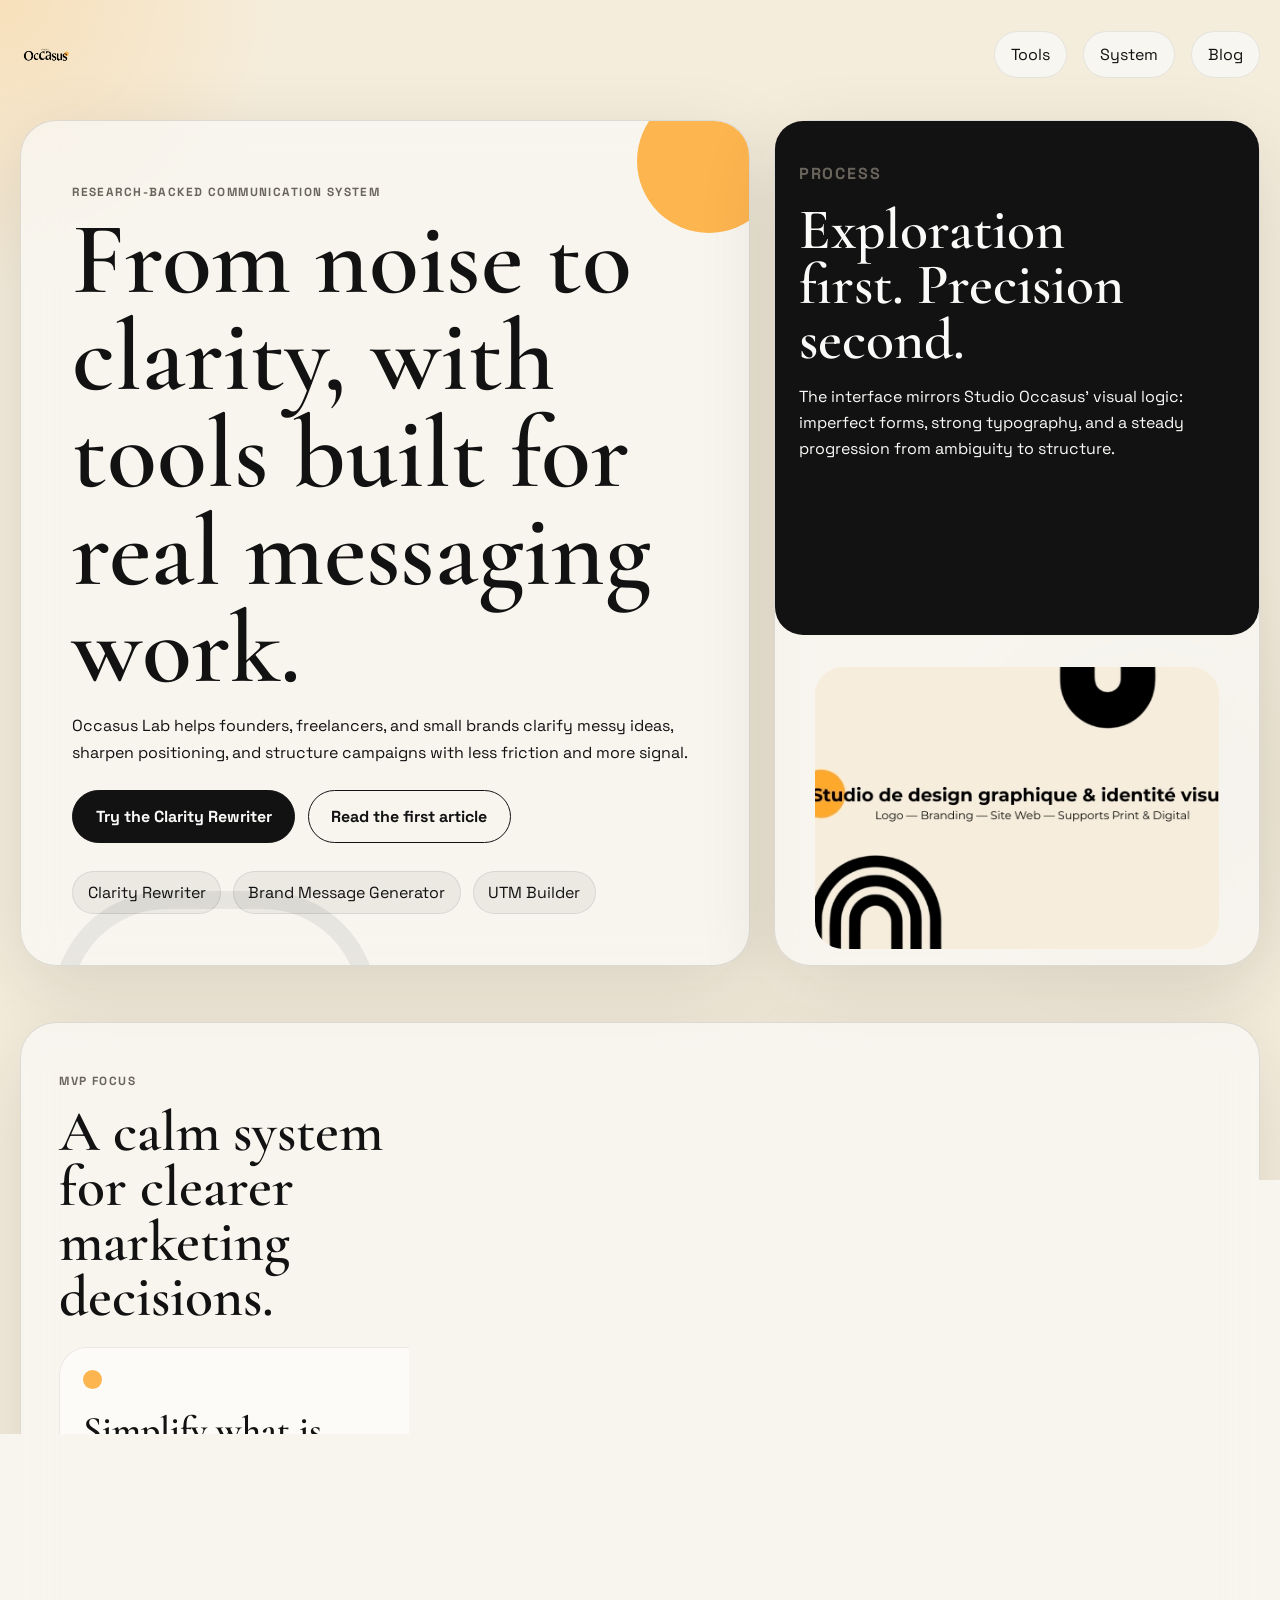
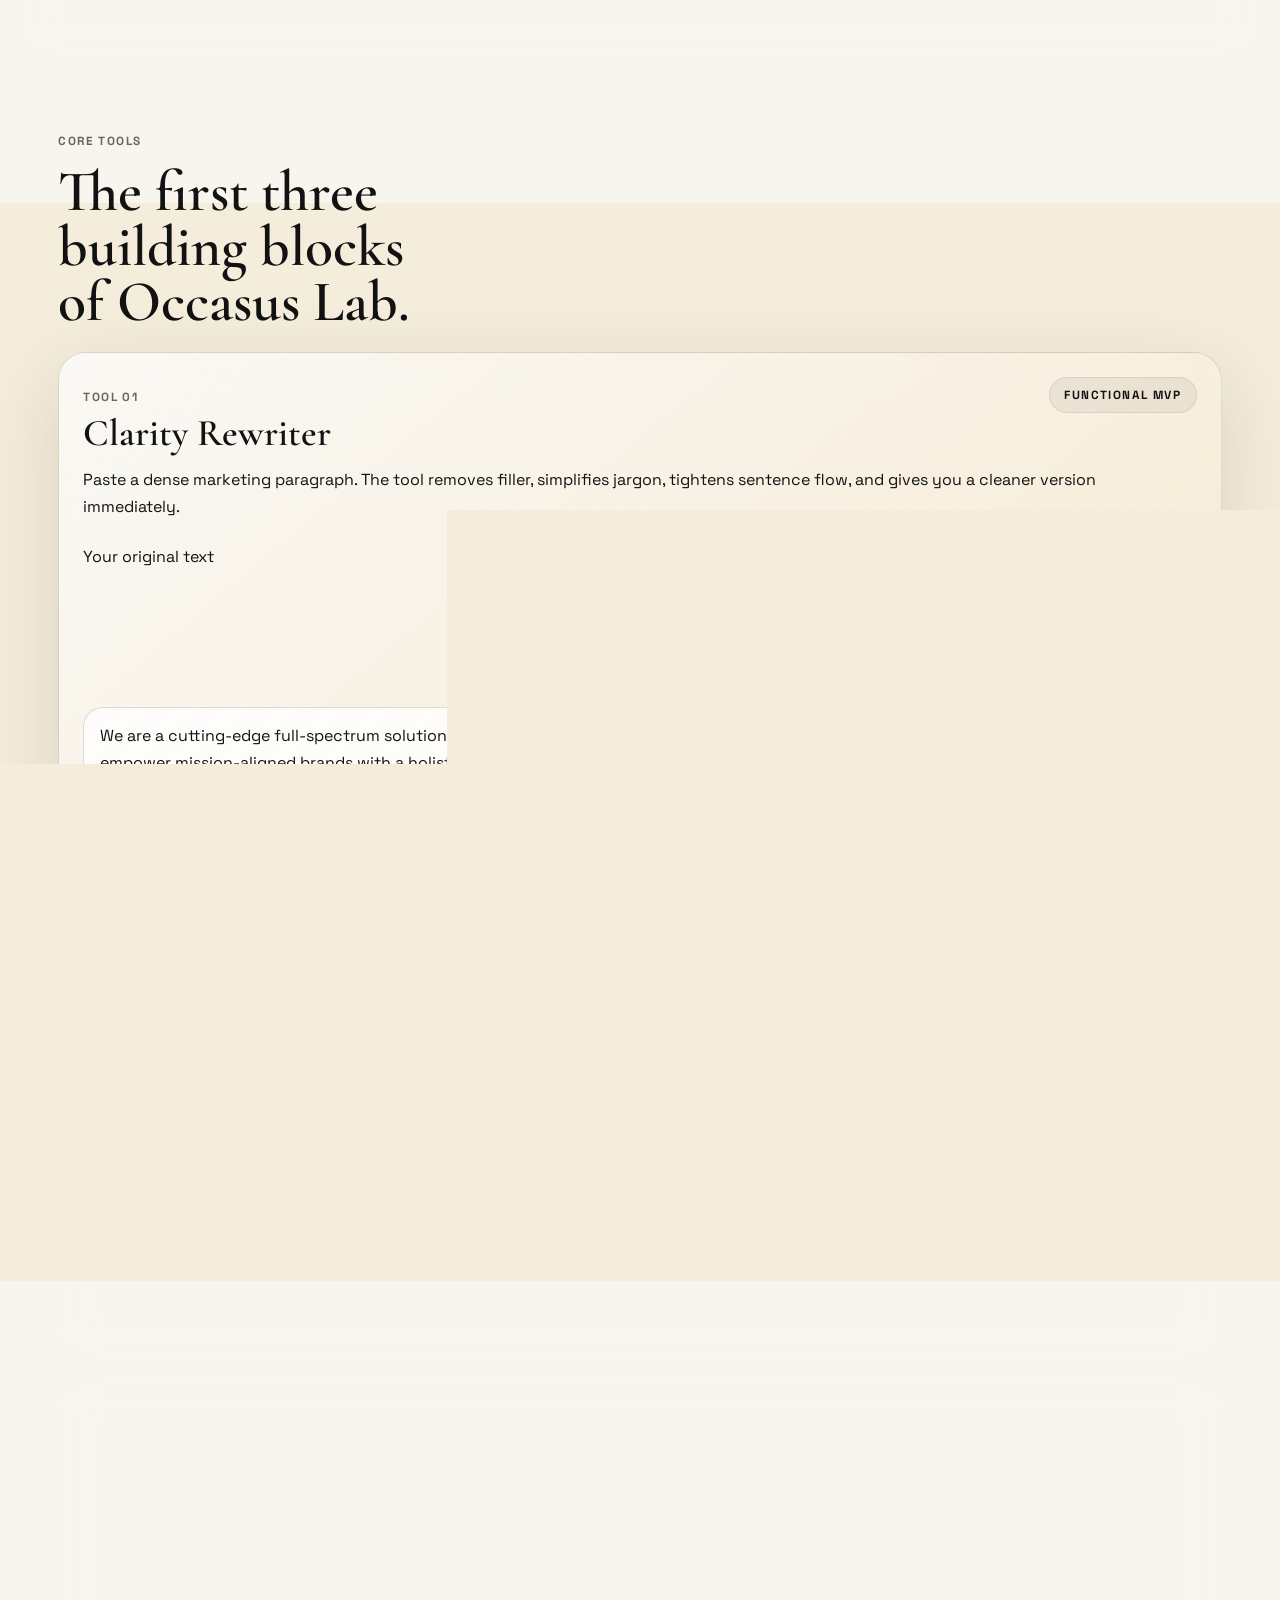
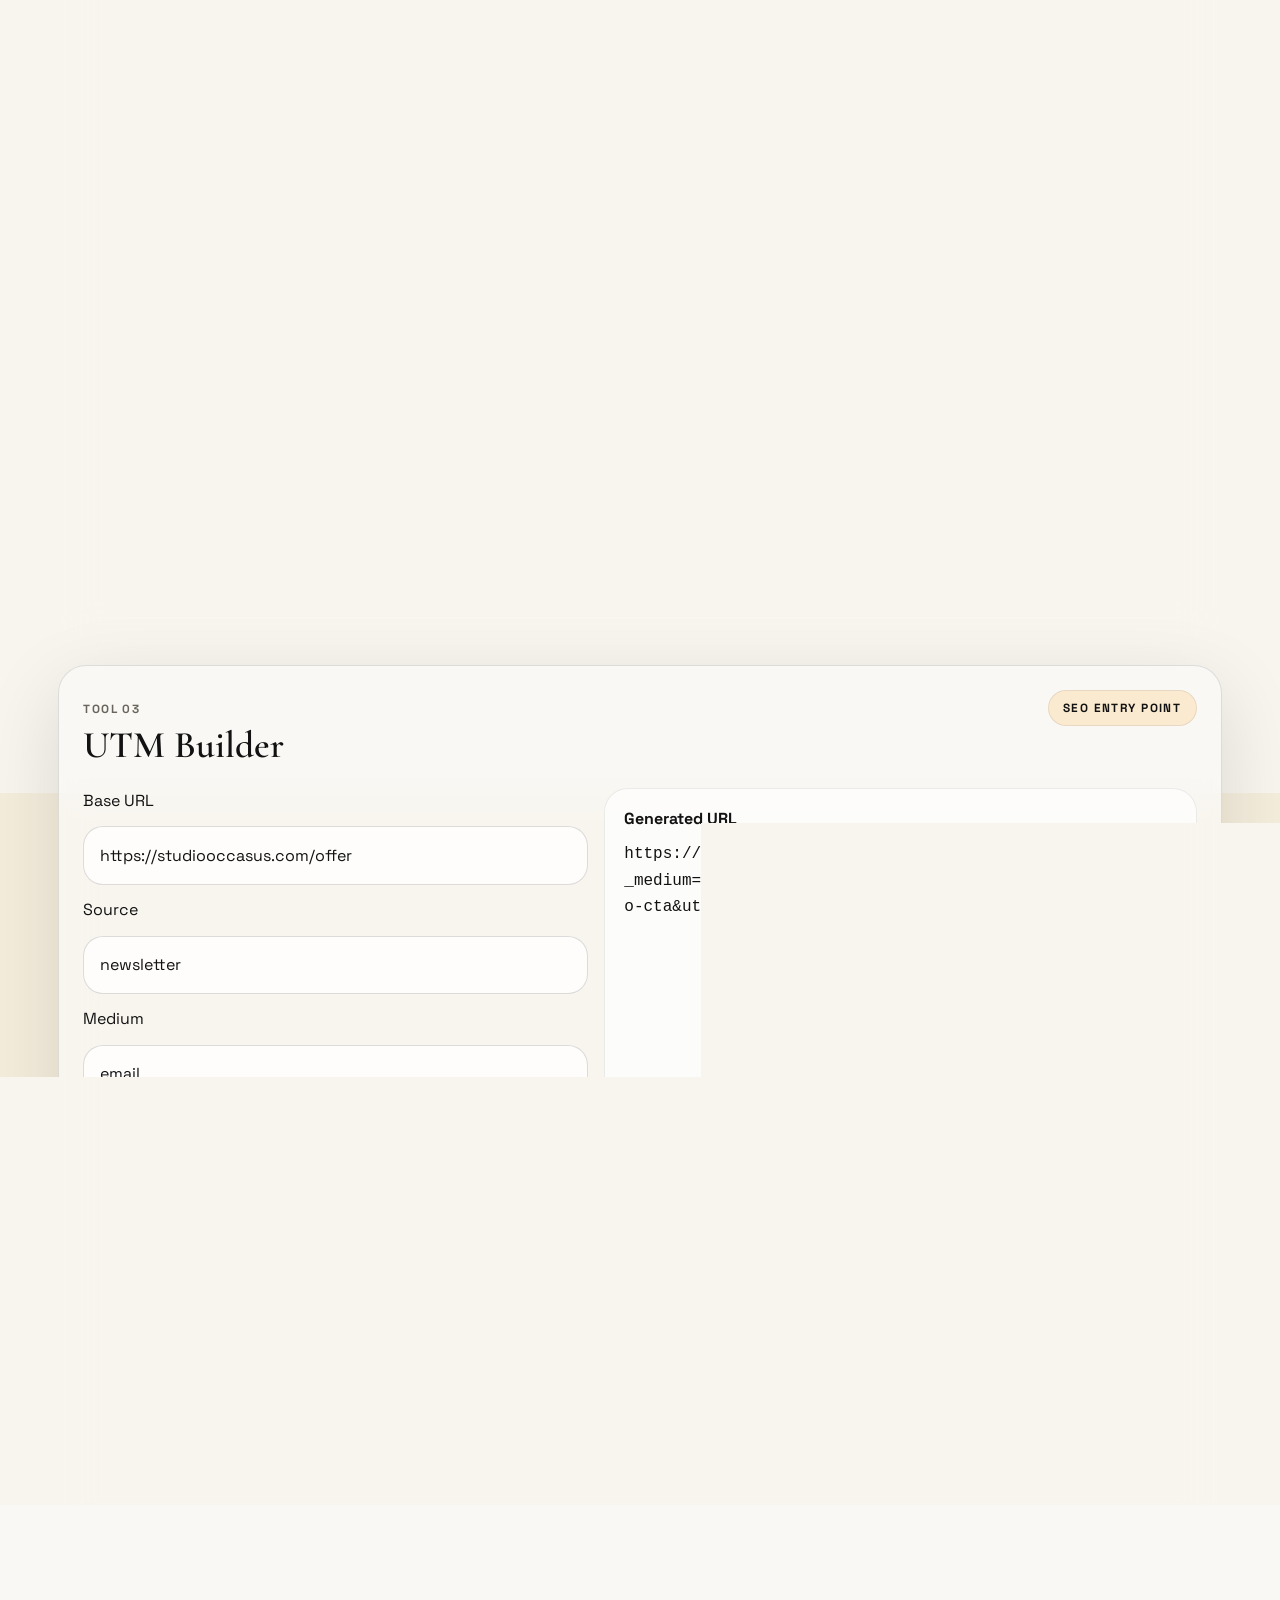
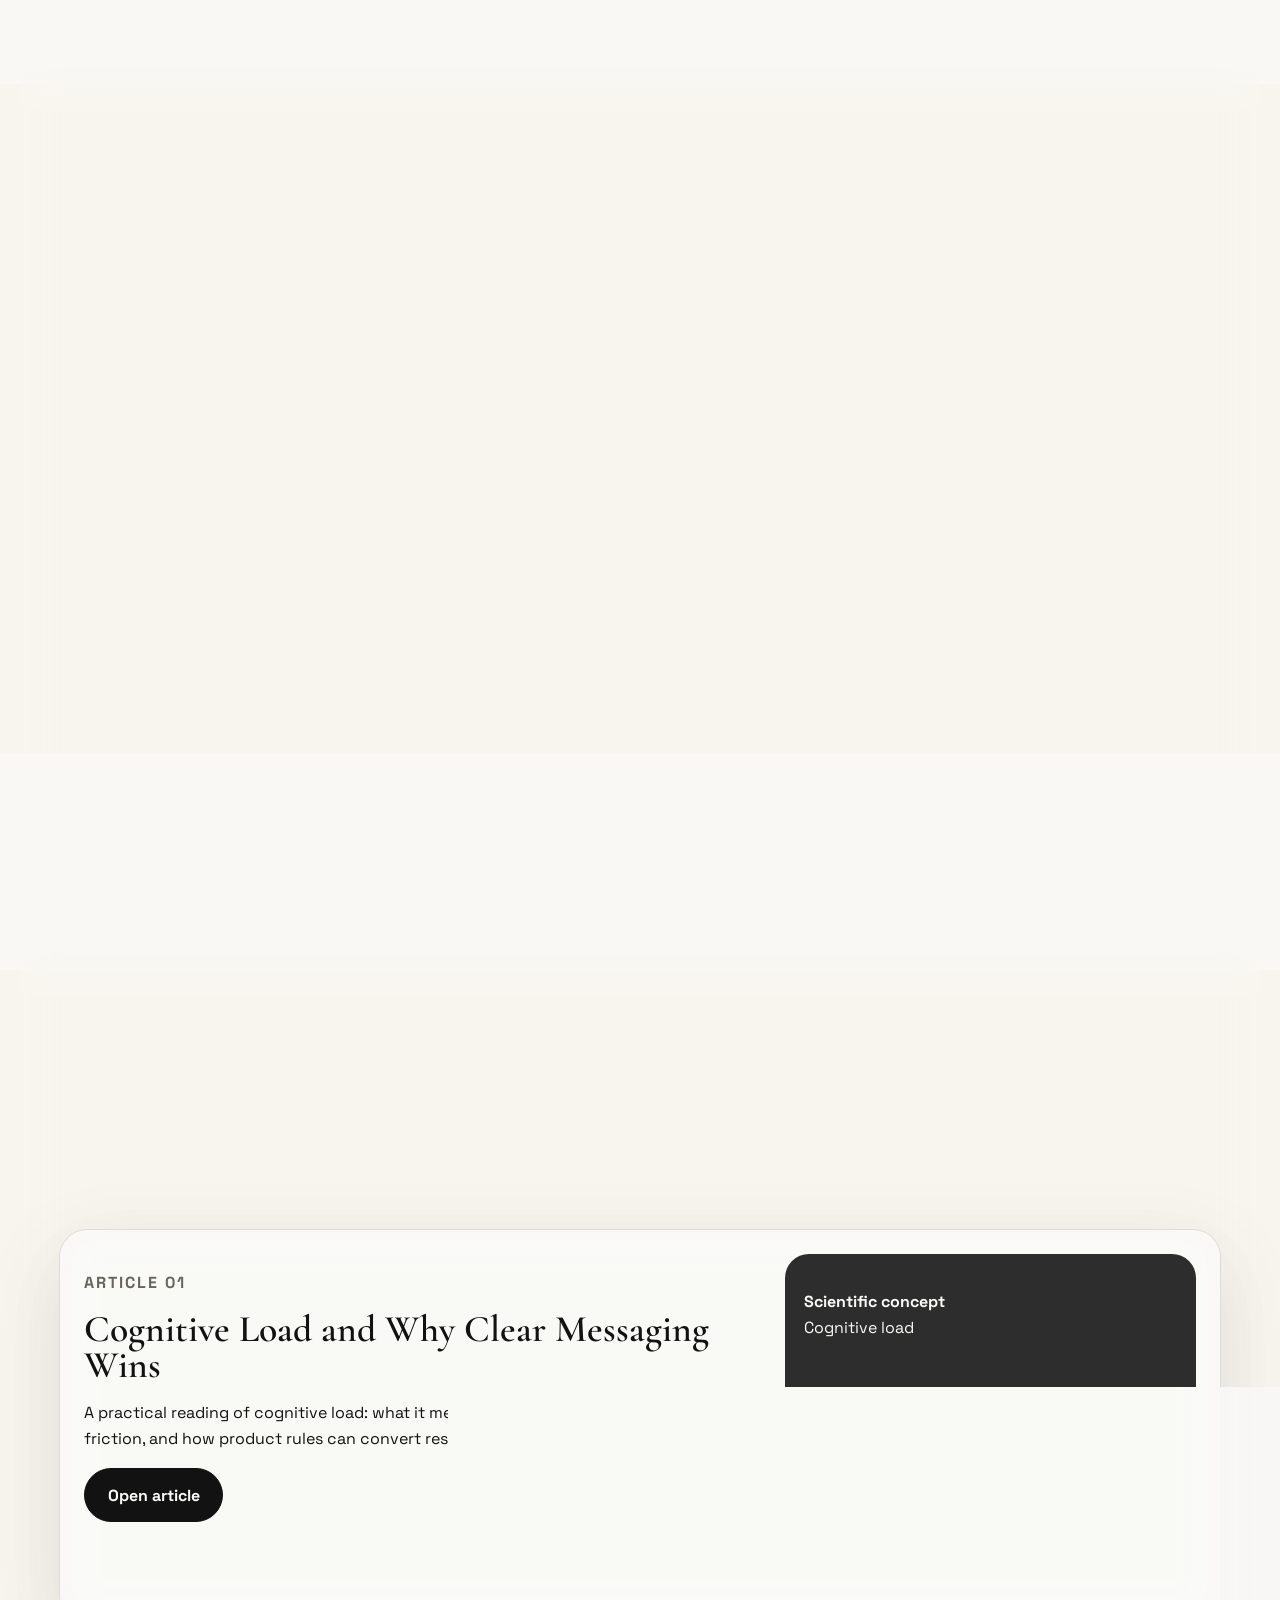
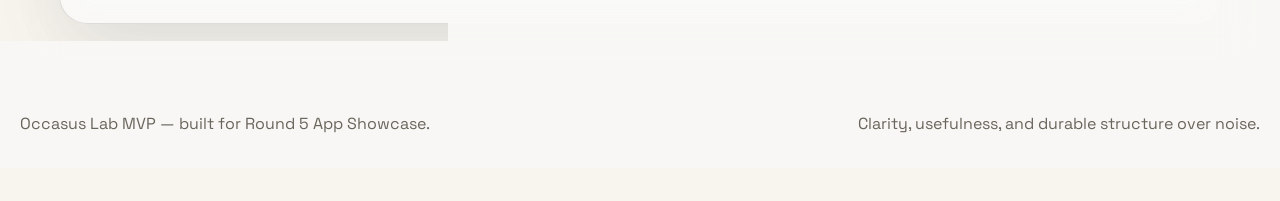
==== site/index.html @ e4bad36e "Round 5: Occasus Lab MVP first build" ====
<!DOCTYPE html>
<html lang="en">
<head>
  <meta charset="UTF-8">
  <meta name="viewport" content="width=device-width, initial-scale=1.0">
  <title>Occasus Lab | From Noise to Clarity</title>
  <meta name="description" content="Occasus Lab turns messy marketing ideas into clear messaging with a Clarity Rewriter, a Brand Message Generator, and a clean editorial content hub.">
  <meta name="theme-color" content="#f5eddc">
  <meta property="og:title" content="Occasus Lab | From Noise to Clarity">
  <meta property="og:description" content="Research-backed tools for clarity, positioning, and calm campaign structure.">
  <meta property="og:type" content="website">
  <meta property="og:image" content="assets/studio-occasus-banner.jpg">
  <link rel="preconnect" href="https://fonts.googleapis.com">
  <link rel="preconnect" href="https://fonts.gstatic.com" crossorigin>
  <link href="https://fonts.googleapis.com/css2?family=Cormorant+Garamond:wght@500;600;700&family=Space+Grotesk:wght@400;500;700&display=swap" rel="stylesheet">
  <link rel="stylesheet" href="assets/styles.css">
</head>
<body>
  <div class="page-shell">
    <header class="site-header">
      <a class="brand" href="#top" aria-label="Occasus Lab home">
        <img src="assets/studio-occasus-logo.png" alt="Studio Occasus logo">
      </a>
      <nav class="site-nav" aria-label="Primary">
        <a href="#tools">Tools</a>
        <a href="#system">System</a>
        <a href="#blog">Blog</a>
      </nav>
    </header>

    <main id="top">
      <section class="hero">
        <div class="hero-copy">
          <p class="eyebrow">Research-backed communication system</p>
          <h1>From noise to clarity, with tools built for real messaging work.</h1>
          <p class="hero-text">
            Occasus Lab helps founders, freelancers, and small brands clarify messy ideas,
            sharpen positioning, and structure campaigns with less friction and more signal.
          </p>
          <div class="hero-actions">
            <a class="button button--primary" href="#clarity-tool">Try the Clarity Rewriter</a>
            <a class="button button--ghost" href="cognitive-load-clarity.html">Read the first article</a>
          </div>
          <ul class="hero-points">
            <li>Clarity Rewriter</li>
            <li>Brand Message Generator</li>
            <li>UTM Builder</li>
          </ul>
        </div>
        <aside class="hero-panel">
          <div class="hero-card hero-card--dark">
            <p class="card-label">Process</p>
            <h2>Exploration first. Precision second.</h2>
            <p>
              The interface mirrors Studio Occasus' visual logic: imperfect forms, strong typography,
              and a steady progression from ambiguity to structure.
            </p>
          </div>
          <figure class="hero-banner">
            <img src="assets/studio-occasus-banner.jpg" alt="Studio Occasus banner with bold typography and graphic forms">
          </figure>
        </aside>
      </section>

      <section class="section section--intro">
        <div class="section-heading">
          <p class="eyebrow">MVP focus</p>
          <h2>A calm system for clearer marketing decisions.</h2>
        </div>
        <div class="capability-grid">
          <article class="capability-card">
            <span class="shape shape--seed"></span>
            <h3>Simplify what is unclear</h3>
            <p>Rewrite overloaded copy into a tighter, more readable version without losing intent.</p>
          </article>
          <article class="capability-card">
            <span class="shape shape--bridge"></span>
            <h3>Structure what matters</h3>
            <p>Turn raw answers into positioning, value proposition, and a practical core message.</p>
          </article>
          <article class="capability-card">
            <span class="shape shape--focus"></span>
            <h3>Ship without clutter</h3>
            <p>Build clean campaign links and connect tools to an editorial content hub from day one.</p>
          </article>
        </div>
      </section>

      <section class="section section--tools" id="tools">
        <div class="section-heading">
          <p class="eyebrow">Core tools</p>
          <h2>The first three building blocks of Occasus Lab.</h2>
        </div>

        <div class="tool-stack">
          <article class="tool-card tool-card--featured" id="clarity-tool">
            <div class="tool-head">
              <div>
                <p class="card-label">Tool 01</p>
                <h3>Clarity Rewriter</h3>
              </div>
              <span class="pill">Functional MVP</span>
            </div>
            <p class="tool-summary">
              Paste a dense marketing paragraph. The tool removes filler, simplifies jargon,
              tightens sentence flow, and gives you a cleaner version immediately.
            </p>
            <div class="tool-grid">
              <form class="tool-form" id="clarity-form">
                <label for="clarity-input">Your original text</label>
                <textarea id="clarity-input" name="clarity-input" rows="10">We are a cutting-edge full-spectrum solution designed to empower mission-aligned brands with a holistic communication framework that leverages high-value storytelling, strategic differentiation, and scalable audience engagement across the digital ecosystem.</textarea>
                <div class="tool-actions">
                  <button class="button button--primary" type="submit">Rewrite for clarity</button>
                  <button class="button button--ghost" type="button" id="clarity-sample">Load another example</button>
                </div>
              </form>
              <div class="tool-output">
                <div class="metrics" id="clarity-metrics" aria-live="polite"></div>
                <div class="output-panel">
                  <p class="output-label">Rewritten version</p>
                  <div class="output-text" id="clarity-output" aria-live="polite"></div>
                </div>
                <div class="output-panel output-panel--soft">
                  <p class="output-label">Editing moves applied</p>
                  <ul id="clarity-notes" class="note-list"></ul>
                </div>
              </div>
            </div>
          </article>

          <article class="tool-card" id="brand-tool">
            <div class="tool-head">
              <div>
                <p class="card-label">Tool 02</p>
                <h3>Brand Message Generator</h3>
              </div>
              <span class="pill pill--soft">Guided output</span>
            </div>
            <div class="tool-grid tool-grid--split">
              <form class="tool-form" id="brand-form">
                <label for="audience">Audience</label>
                <input id="audience" name="audience" type="text" value="founders with a strong offer but fuzzy messaging">
                <label for="problem">Main problem</label>
                <input id="problem" name="problem" type="text" value="their message sounds complicated or generic">
                <label for="outcome">Desired outcome</label>
                <input id="outcome" name="outcome" type="text" value="clear positioning that people understand quickly">
                <label for="difference">Key difference</label>
                <input id="difference" name="difference" type="text" value="a research-backed method focused on signal, not hype">
                <label for="proof">Proof or credibility</label>
                <input id="proof" name="proof" type="text" value="clarity principles grounded in neuroscience, cybernetics, and real marketing practice">
                <label for="tone">Tone</label>
                <select id="tone" name="tone">
                  <option value="calm">Calm and editorial</option>
                  <option value="direct">Direct and confident</option>
                  <option value="warm">Warm and human</option>
                </select>
                <div class="tool-actions">
                  <button class="button button--primary" type="submit">Generate messaging</button>
                </div>
              </form>
              <div class="tool-output">
                <div class="output-panel">
                  <p class="output-label">Positioning statement</p>
                  <p id="positioning-output" class="output-copy"></p>
                </div>
                <div class="output-panel">
                  <p class="output-label">Value proposition</p>
                  <p id="value-output" class="output-copy"></p>
                </div>
                <div class="output-panel">
                  <p class="output-label">Homepage lead</p>
                  <p id="lead-output" class="output-copy"></p>
                </div>
              </div>
            </div>
          </article>

          <article class="tool-card" id="utm-tool">
            <div class="tool-head">
              <div>
                <p class="card-label">Tool 03</p>
                <h3>UTM Builder</h3>
              </div>
              <span class="pill pill--soft">SEO entry point</span>
            </div>
            <div class="tool-grid tool-grid--split">
              <form class="tool-form" id="utm-form">
                <label for="base-url">Base URL</label>
                <input id="base-url" name="base-url" type="url" value="https://studiooccasus.com/offer">
                <label for="utm-source">Source</label>
                <input id="utm-source" name="utm-source" type="text" value="newsletter">
                <label for="utm-medium">Medium</label>
                <input id="utm-medium" name="utm-medium" type="text" value="email">
                <label for="utm-campaign">Campaign</label>
                <input id="utm-campaign" name="utm-campaign" type="text" value="clarity-launch">
                <label for="utm-content">Content</label>
                <input id="utm-content" name="utm-content" type="text" value="hero-cta">
                <label for="utm-term">Term</label>
                <input id="utm-term" name="utm-term" type="text" value="brand-clarity">
                <div class="tool-actions">
                  <button class="button button--primary" type="submit">Build URL</button>
                  <button class="button button--ghost" type="button" id="utm-copy">Copy result</button>
                </div>
              </form>
              <div class="tool-output">
                <div class="output-panel">
                  <p class="output-label">Generated URL</p>
                  <p id="utm-output" class="output-copy output-copy--mono"></p>
                </div>
                <div class="output-panel output-panel--soft">
                  <p class="output-label">Why it matters</p>
                  <p class="output-copy">Clear tracking keeps SEO, campaigns, and product learning tied together without extra operational noise.</p>
                </div>
              </div>
            </div>
          </article>
        </div>
      </section>

      <section class="section section--system" id="system">
        <div class="section-heading">
          <p class="eyebrow">Insight engine</p>
          <h2>A loop that turns research into product rules.</h2>
        </div>
        <div class="system-flow">
          <article class="flow-card"><span>01</span><h3>Research</h3><p>Collect insights from neuroscience, cybernetics, and marketing.</p></article>
          <article class="flow-card"><span>02</span><h3>Translate</h3><p>Turn academic ideas into simple operating principles.</p></article>
          <article class="flow-card"><span>03</span><h3>Apply</h3><p>Update tools, prompts, and writing rules with concrete product logic.</p></article>
          <article class="flow-card"><span>04</span><h3>Publish</h3><p>Feed the blog, improve SEO, and create a learning loop from usage.</p></article>
        </div>
      </section>

      <section class="section section--blog" id="blog">
        <div class="section-heading">
          <p class="eyebrow">Editorial hub</p>
          <h2>One article per week, tied directly to product behavior.</h2>
        </div>
        <article class="article-preview">
          <div class="article-copy">
            <p class="card-label">Article 01</p>
            <h3>Cognitive Load and Why Clear Messaging Wins</h3>
            <p>
              A practical reading of cognitive load: what it means, why overloaded copy creates friction,
              and how product rules can convert research into better communication.
            </p>
            <a class="button button--primary" href="cognitive-load-clarity.html">Open article</a>
          </div>
          <div class="article-meta">
            <p><strong>Scientific concept</strong><br>Cognitive load</p>
            <p><strong>Marketing application</strong><br>Shorter sentences, fewer claims, clearer hierarchy</p>
            <p><strong>Product integration</strong><br>Feeds the Clarity Rewriter rules</p>
          </div>
        </article>
      </section>
    </main>

    <footer class="site-footer">
      <p>Occasus Lab MVP — built for Round 5 App Showcase.</p>
      <p>Clarity, usefulness, and durable structure over noise.</p>
    </footer>
  </div>

  <script src="assets/app.js"></script>
</body>
</html>
---- site/assets/styles.css ----
:root {
  --bg: #f5eddc;
  --paper: #fafaf8;
  --ink: #121212;
  --muted: #6a655c;
  --line: rgba(18, 18, 18, 0.12);
  --accent: #fdb54f;
  --accent-deep: #e38d12;
  --shadow: 0 24px 80px rgba(18, 18, 18, 0.12);
  --radius: 28px;
}

* {
  box-sizing: border-box;
}

html {
  scroll-behavior: smooth;
}

body {
  margin: 0;
  color: var(--ink);
  background:
    radial-gradient(circle at top left, rgba(253, 181, 79, 0.24), transparent 18rem),
    radial-gradient(circle at 90% 12%, rgba(18, 18, 18, 0.05), transparent 16rem),
    var(--bg);
  font-family: "Space Grotesk", "Segoe UI", sans-serif;
}

img {
  max-width: 100%;
  display: block;
}

a {
  color: inherit;
  text-decoration: none;
}

.page-shell {
  width: min(1240px, calc(100% - 2rem));
  margin: 0 auto;
  padding: 1rem 0 3rem;
}

.site-header,
.site-footer,
.hero,
.section,
.tool-card,
.article-preview,
.flow-card,
.capability-card,
.hero-card {
  position: relative;
}

.site-header {
  display: flex;
  align-items: center;
  justify-content: space-between;
  gap: 1rem;
  padding: 0.75rem 0 1.5rem;
}

.brand img {
  height: 52px;
  width: auto;
}

.site-nav {
  display: flex;
  gap: 1rem;
  flex-wrap: wrap;
}

.site-nav a {
  padding: 0.75rem 1rem;
  border-radius: 999px;
  background: rgba(250, 250, 248, 0.72);
  border: 1px solid rgba(18, 18, 18, 0.08);
}

.hero {
  display: grid;
  grid-template-columns: minmax(0, 1.2fr) minmax(320px, 0.8fr);
  gap: 1.5rem;
  align-items: stretch;
  padding: 1rem 0 2rem;
}

.hero-copy,
.hero-panel,
.tool-card,
.article-preview,
.section--intro,
.section--system,
.section--blog {
  border: 1px solid var(--line);
  border-radius: calc(var(--radius) + 8px);
  background: rgba(250, 250, 248, 0.68);
  backdrop-filter: blur(18px);
  box-shadow: var(--shadow);
}

.hero-copy {
  padding: clamp(2rem, 4vw, 4rem);
  overflow: hidden;
}

.hero-copy::before,
.hero-copy::after {
  content: "";
  position: absolute;
  border-radius: 999px;
  pointer-events: none;
}

.hero-copy::before {
  width: 9rem;
  height: 9rem;
  background: var(--accent);
  top: -2rem;
  right: -2rem;
}

.hero-copy::after {
  width: 18rem;
  height: 6rem;
  border: 18px solid rgba(18, 18, 18, 0.9);
  border-bottom: 0;
  border-radius: 12rem 12rem 0 0;
  bottom: -2.5rem;
  left: 2rem;
  opacity: 0.08;
}

.eyebrow,
.card-label,
.pill {
  text-transform: uppercase;
  letter-spacing: 0.12em;
  font-size: 0.74rem;
  font-weight: 700;
}

.eyebrow,
.card-label {
  color: var(--muted);
}

h1,
h2,
h3 {
  margin: 0;
  font-family: "Cormorant Garamond", Georgia, serif;
  line-height: 0.95;
  font-weight: 600;
}

h1 {
  margin-top: 0.4rem;
  font-size: clamp(3.4rem, 8vw, 6.6rem);
  max-width: 12ch;
}

h2 {
  font-size: clamp(2.2rem, 4.5vw, 3.8rem);
  max-width: 14ch;
}

h3 {
  font-size: clamp(1.7rem, 3vw, 2.35rem);
}

.hero-text,
.tool-summary,
.capability-card p,
.flow-card p,
.article-copy p,
.article-meta p,
.output-copy,
.output-text,
.tool-form,
.site-footer,
.hero-card p {
  line-height: 1.65;
  font-size: 1rem;
}

.hero-actions,
.tool-actions {
  display: flex;
  flex-wrap: wrap;
  gap: 0.8rem;
  margin-top: 1.5rem;
}

.button {
  display: inline-flex;
  align-items: center;
  justify-content: center;
  padding: 0.95rem 1.4rem;
  border-radius: 999px;
  border: 1px solid var(--ink);
  font-weight: 700;
  transition: transform 180ms ease, background-color 180ms ease, color 180ms ease;
}

.button:hover,
.button:focus-visible {
  transform: translateY(-1px);
}

.button--primary {
  background: var(--ink);
  color: var(--paper);
}

.button--ghost {
  background: transparent;
  color: var(--ink);
}

.hero-points {
  display: flex;
  gap: 0.75rem;
  flex-wrap: wrap;
  padding: 0;
  margin: 1.75rem 0 0;
  list-style: none;
}

.hero-points li,
.pill {
  padding: 0.6rem 0.9rem;
  border-radius: 999px;
  background: rgba(18, 18, 18, 0.06);
  border: 1px solid rgba(18, 18, 18, 0.08);
}

.pill--soft {
  background: rgba(253, 181, 79, 0.22);
}

.hero-panel {
  display: grid;
  gap: 1rem;
}

.hero-card,
.hero-banner,
.tool-card,
.article-preview,
.capability-card,
.flow-card {
  border-radius: var(--radius);
  overflow: hidden;
}

.hero-card {
  padding: 1.5rem;
}

.hero-card--dark {
  background: #121212;
  color: #fafaf8;
}

.hero-banner img {
  min-height: 100%;
  object-fit: cover;
}

.section {
  padding: clamp(1.5rem, 3vw, 2.6rem);
  margin-top: 1.5rem;
}

.section-heading {
  display: grid;
  gap: 0.35rem;
  margin-bottom: 1.4rem;
}

.capability-grid,
.system-flow {
  display: grid;
  grid-template-columns: repeat(3, minmax(0, 1fr));
  gap: 1rem;
}

.capability-card,
.flow-card {
  padding: 1.4rem;
  background: rgba(255, 255, 255, 0.52);
  border: 1px solid rgba(18, 18, 18, 0.08);
}

.shape {
  display: inline-block;
  margin-bottom: 1.2rem;
}

.shape--seed {
  width: 1.2rem;
  height: 1.2rem;
  border-radius: 50%;
  background: var(--accent);
}

.shape--bridge {
  width: 4rem;
  height: 2.2rem;
  border: 10px solid var(--ink);
  border-bottom: 0;
  border-radius: 2.2rem 2.2rem 0 0;
}

.shape--focus {
  width: 3rem;
  aspect-ratio: 1;
  border-radius: 50%;
  border: 8px solid var(--ink);
  box-shadow: inset 0 0 0 10px var(--paper), inset 0 0 0 18px var(--accent);
}

.tool-stack {
  display: grid;
  gap: 1rem;
}

.tool-card {
  padding: 1.5rem;
}

.tool-card--featured {
  background: linear-gradient(140deg, rgba(250, 250, 248, 0.88), rgba(253, 181, 79, 0.15));
}

.tool-head {
  display: flex;
  justify-content: space-between;
  gap: 1rem;
  align-items: start;
}

.tool-grid {
  display: grid;
  grid-template-columns: minmax(0, 1fr) minmax(0, 1fr);
  gap: 1rem;
  margin-top: 1.5rem;
}

.tool-grid--split {
  grid-template-columns: minmax(320px, 0.92fr) minmax(0, 1.08fr);
}

.tool-form {
  display: grid;
  gap: 0.75rem;
}

.tool-form input,
.tool-form select,
.tool-form textarea {
  width: 100%;
  border: 1px solid rgba(18, 18, 18, 0.14);
  border-radius: 20px;
  background: rgba(255, 255, 255, 0.75);
  color: var(--ink);
  padding: 0.95rem 1rem;
  font: inherit;
}

.tool-form textarea {
  resize: vertical;
  min-height: 14rem;
}

.tool-output {
  display: grid;
  gap: 1rem;
}

.metrics {
  display: grid;
  grid-template-columns: repeat(3, minmax(0, 1fr));
  gap: 0.75rem;
}

.metric {
  padding: 0.9rem;
  border-radius: 20px;
  background: rgba(18, 18, 18, 0.88);
  color: var(--paper);
}

.metric strong {
  display: block;
  font-size: 1.2rem;
  margin-top: 0.3rem;
}

.output-panel {
  padding: 1.2rem;
  border-radius: 24px;
  background: rgba(255, 255, 255, 0.7);
  border: 1px solid rgba(18, 18, 18, 0.08);
}

.output-panel--soft {
  background: rgba(253, 181, 79, 0.16);
}

.output-label {
  margin: 0 0 0.75rem;
  font-weight: 700;
}

.output-text,
.output-copy {
  margin: 0;
}

.output-copy--mono {
  font-family: Consolas, "Courier New", monospace;
  word-break: break-all;
}

.note-list {
  margin: 0;
  padding-left: 1rem;
  display: grid;
  gap: 0.45rem;
}

.flow-card {
  display: grid;
  gap: 0.5rem;
}

.flow-card span {
  width: 2.4rem;
  height: 2.4rem;
  display: inline-grid;
  place-items: center;
  border-radius: 50%;
  background: var(--accent);
  font-weight: 700;
}

.article-preview {
  display: grid;
  grid-template-columns: minmax(0, 1.25fr) minmax(240px, 0.75fr);
  gap: 1rem;
  padding: 1.5rem;
}

.article-meta {
  display: grid;
  gap: 0.8rem;
  align-content: start;
  padding: 1.2rem;
  border-radius: 24px;
  background: rgba(18, 18, 18, 0.88);
  color: var(--paper);
}

.site-footer {
  display: flex;
  justify-content: space-between;
  gap: 1rem;
  padding: 2rem 0 0;
  color: var(--muted);
}

.article-layout {
  width: min(960px, calc(100% - 2rem));
}

.article-hero {
  padding: clamp(2rem, 4vw, 3.8rem);
  border: 1px solid var(--line);
  border-radius: calc(var(--radius) + 8px);
  background: rgba(250, 250, 248, 0.7);
  box-shadow: var(--shadow);
}

.article-body {
  display: grid;
  gap: 1.2rem;
  margin-top: 1.5rem;
}

.article-block {
  padding: 1.5rem;
  border: 1px solid var(--line);
  border-radius: 24px;
  background: rgba(255, 255, 255, 0.72);
}

.article-block ul {
  margin: 0.7rem 0 0;
  padding-left: 1.25rem;
  line-height: 1.75;
}

.article-back {
  display: inline-flex;
  margin-bottom: 1rem;
}

.fade-in {
  animation: rise 700ms ease both;
}

.delay-1 {
  animation-delay: 120ms;
}

.delay-2 {
  animation-delay: 220ms;
}

@keyframes rise {
  from {
    opacity: 0;
    transform: translateY(16px);
  }
  to {
    opacity: 1;
    transform: translateY(0);
  }
}

@media (max-width: 980px) {
  .hero,
  .tool-grid,
  .tool-grid--split,
  .article-preview,
  .capability-grid,
  .system-flow,
  .site-footer {
    grid-template-columns: 1fr;
  }

  .site-footer {
    display: grid;
  }
}

@media (max-width: 720px) {
  .page-shell {
    width: min(100% - 1rem, 1240px);
  }

  .site-header {
    display: grid;
  }

  .site-nav {
    overflow-x: auto;
    padding-bottom: 0.3rem;
  }

  .metrics {
    grid-template-columns: 1fr;
  }

  .hero-copy,
  .section,
  .tool-card,
  .article-preview {
    padding: 1.2rem;
  }
}
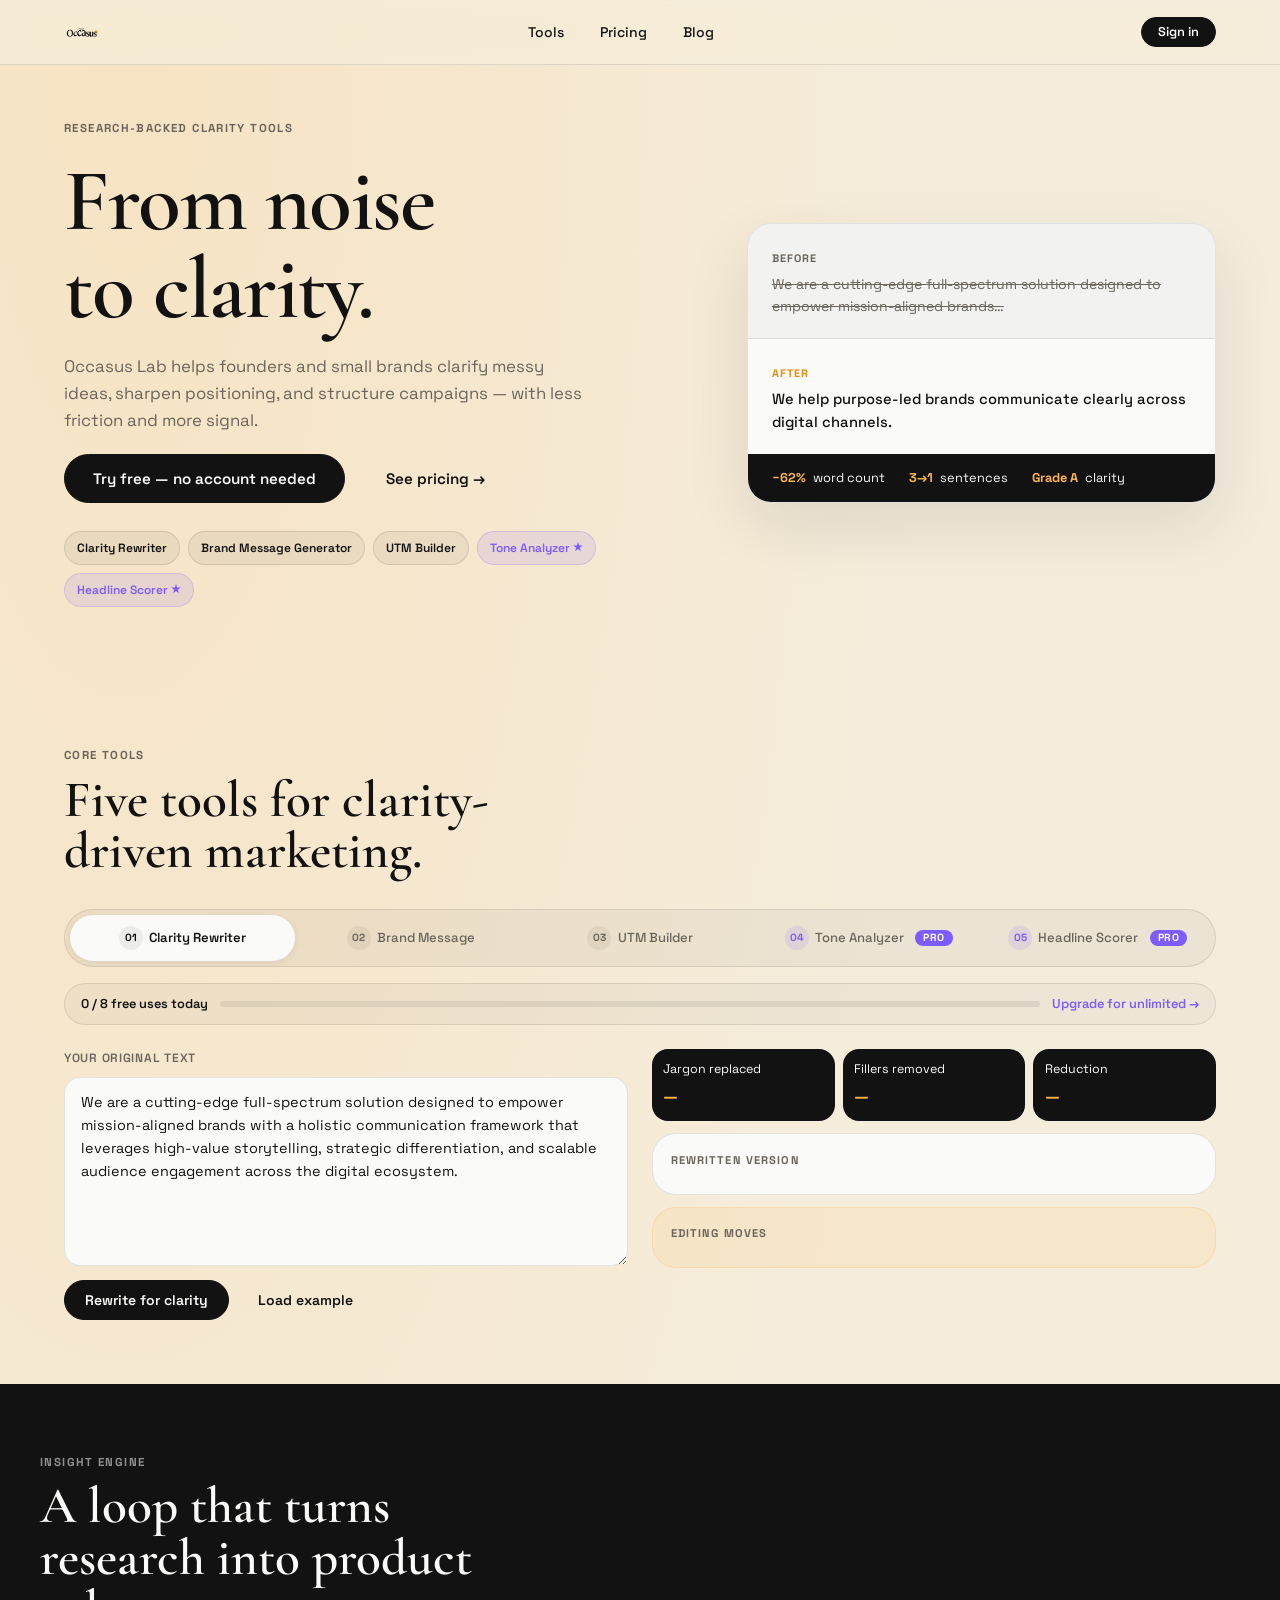
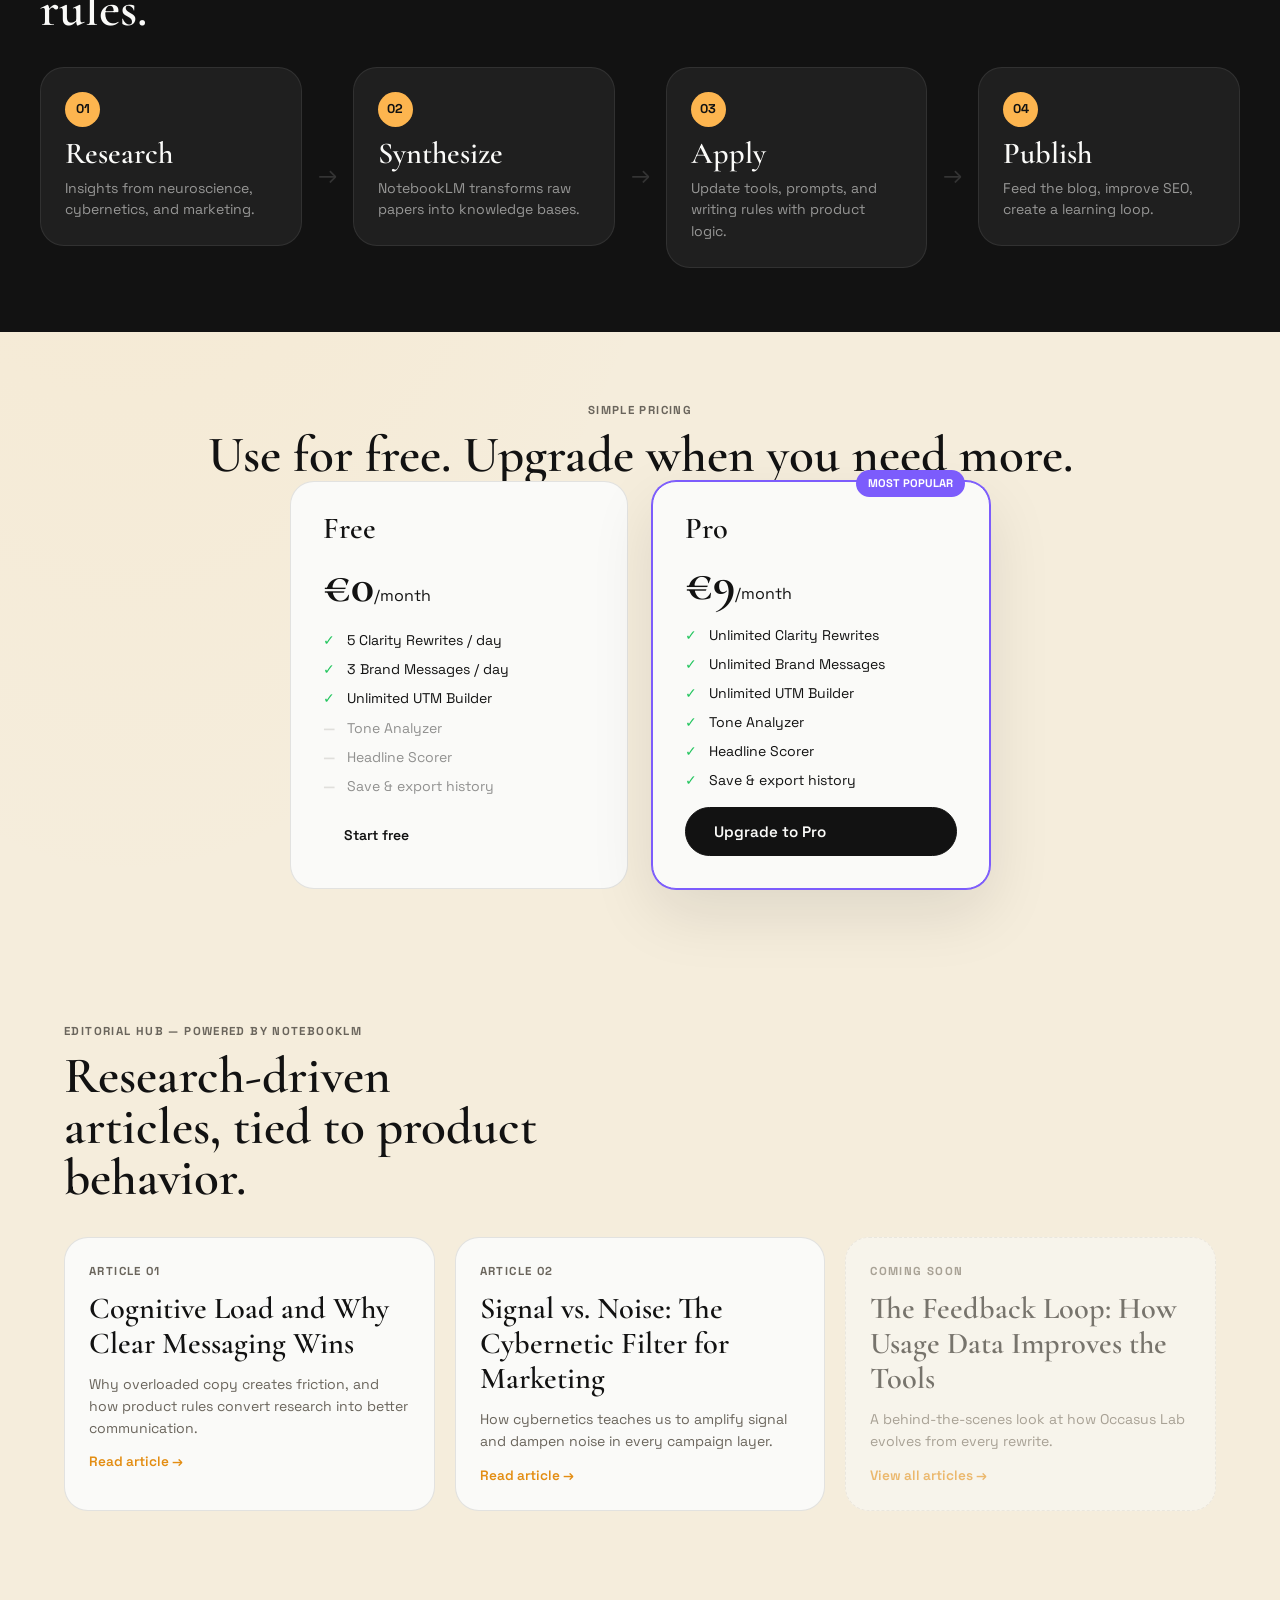
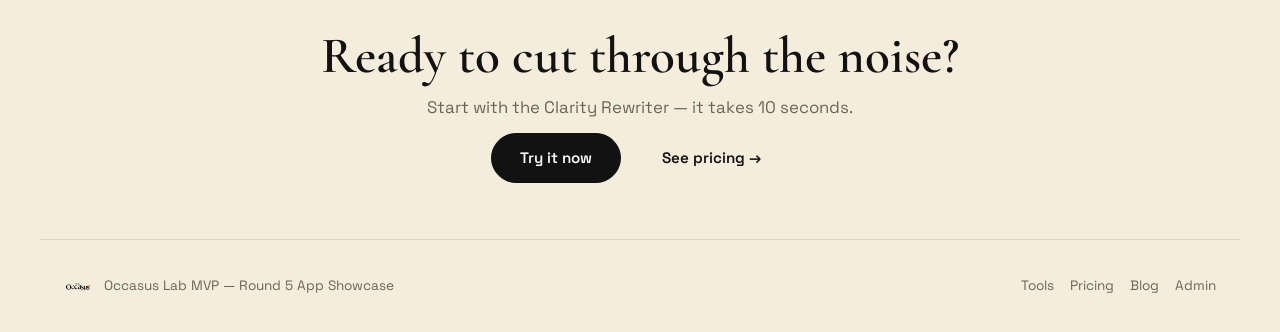
==== commit 3329e4a2: "v3: freemium product with Firebase auth, 5 tools, CMS admin, NotebookLM blog - Added Firebase Auth (" ====
--- a/site/index.html
+++ b/site/index.html
@@ -4,10 +4,10 @@
   <meta charset="UTF-8">
   <meta name="viewport" content="width=device-width, initial-scale=1.0">
   <title>Occasus Lab | From Noise to Clarity</title>
-  <meta name="description" content="Occasus Lab turns messy marketing ideas into clear messaging with a Clarity Rewriter, a Brand Message Generator, and a clean editorial content hub.">
+  <meta name="description" content="Research-backed tools for clarity-driven marketing. Rewrite messy copy, generate brand messaging, analyze tone, and score headlines.">
   <meta name="theme-color" content="#f5eddc">
   <meta property="og:title" content="Occasus Lab | From Noise to Clarity">
-  <meta property="og:description" content="Research-backed tools for clarity, positioning, and calm campaign structure.">
+  <meta property="og:description" content="5 tools for clarity, positioning, and calm campaign structure.">
   <meta property="og:type" content="website">
   <meta property="og:image" content="assets/studio-occasus-banner.jpg">
   <link rel="preconnect" href="https://fonts.googleapis.com">
@@ -16,250 +16,402 @@
   <link rel="stylesheet" href="assets/styles.css">
 </head>
 <body>
-  <div class="page-shell">
-    <header class="site-header">
-      <a class="brand" href="#top" aria-label="Occasus Lab home">
-        <img src="assets/studio-occasus-logo.png" alt="Studio Occasus logo">
+
+  <!-- ── Sticky Nav ──────────────────────────────── -->
+  <header class="nav" id="nav">
+    <div class="nav__inner">
+      <a class="nav__brand" href="#top" aria-label="Occasus Lab home">
+        <img src="assets/studio-occasus-logo.png" alt="Studio Occasus" height="36">
       </a>
-      <nav class="site-nav" aria-label="Primary">
+      <nav class="nav__links" aria-label="Primary">
+        <a href="#tools" class="nav__link">Tools</a>
+        <a href="#pricing" class="nav__link">Pricing</a>
+        <a href="blog.html" class="nav__link">Blog</a>
+      </nav>
+      <div class="nav__auth" id="auth-area">
+        <button class="btn btn--primary btn--sm" id="btn-signin" onclick="OccApp.showAuthModal()">Sign in</button>
+        <div class="avatar-menu hidden" id="avatar-menu">
+          <button class="avatar-btn" id="avatar-btn" aria-label="Account menu" onclick="OccApp.toggleAvatarDrop()">
+            <img id="avatar-img" src="" alt="" width="32" height="32">
+          </button>
+          <div class="avatar-dropdown hidden" id="avatar-dropdown">
+            <p class="avatar-dropdown__name" id="user-name"></p>
+            <p class="avatar-dropdown__email" id="user-email"></p>
+            <hr>
+            <span class="avatar-dropdown__plan" id="user-plan">Free plan</span>
+            <a href="admin.html" class="avatar-dropdown__link hidden" id="admin-link">Admin panel</a>
+            <button class="btn btn--sm btn--ghost" onclick="OccApp.signOut()">Sign out</button>
+          </div>
+        </div>
+      </div>
+    </div>
+  </header>
+
+  <main id="top">
+
+    <!-- ── Hero ──────────────────────────────────── -->
+    <section class="hero">
+      <div class="hero__content">
+        <span class="tag">Research-backed clarity tools</span>
+        <h1>From noise<br>to clarity.</h1>
+        <p class="hero__sub">Occasus Lab helps founders and small brands clarify messy ideas, sharpen positioning, and structure campaigns&nbsp;&mdash; with less friction and more signal.</p>
+        <div class="hero__actions">
+          <a class="btn btn--primary btn--lg" href="#tools">Try free &mdash; no account needed</a>
+          <a class="btn btn--ghost btn--lg" href="#pricing">See pricing &rarr;</a>
+        </div>
+        <div class="hero__proof">
+          <span class="hero__pill">Clarity Rewriter</span>
+          <span class="hero__pill">Brand Message Generator</span>
+          <span class="hero__pill">UTM Builder</span>
+          <span class="hero__pill hero__pill--pro">Tone Analyzer <svg width="10" height="10" viewBox="0 0 10 10"><path d="M5 0L6.12 3.53H9.76L6.82 5.71L7.94 9.24L5 7.06L2.06 9.24L3.18 5.71L0.24 3.53H3.88L5 0Z" fill="currentColor"/></svg></span>
+          <span class="hero__pill hero__pill--pro">Headline Scorer <svg width="10" height="10" viewBox="0 0 10 10"><path d="M5 0L6.12 3.53H9.76L6.82 5.71L7.94 9.24L5 7.06L2.06 9.24L3.18 5.71L0.24 3.53H3.88L5 0Z" fill="currentColor"/></svg></span>
+        </div>
+      </div>
+      <div class="hero__visual">
+        <div class="demo-card">
+          <div class="demo-card__before">
+            <span class="demo-card__label">Before</span>
+            <p>We are a cutting-edge full-spectrum solution designed to empower mission-aligned brands&hellip;</p>
+          </div>
+          <div class="demo-card__after">
+            <span class="demo-card__label demo-card__label--accent">After</span>
+            <p>We help purpose-led brands communicate clearly across digital channels.</p>
+          </div>
+          <div class="demo-card__stats">
+            <div><strong>&minus;62%</strong> word count</div>
+            <div><strong>3&rarr;1</strong> sentences</div>
+            <div><strong>Grade A</strong> clarity</div>
+          </div>
+        </div>
+      </div>
+    </section>
+
+    <!-- ── Tools (tabbed) ────────────────────────── -->
+    <section class="section" id="tools">
+      <div class="section__head">
+        <span class="tag">Core tools</span>
+        <h2>Five tools for clarity-driven marketing.</h2>
+      </div>
+
+      <div class="tabs" role="tablist">
+        <button class="tabs__btn tabs__btn--active" role="tab" aria-selected="true" aria-controls="panel-clarity" data-tool="clarity">
+          <span class="tabs__num">01</span> Clarity Rewriter
+        </button>
+        <button class="tabs__btn" role="tab" aria-selected="false" aria-controls="panel-brand" data-tool="brand">
+          <span class="tabs__num">02</span> Brand Message
+        </button>
+        <button class="tabs__btn" role="tab" aria-selected="false" aria-controls="panel-utm" data-tool="utm">
+          <span class="tabs__num">03</span> UTM Builder
+        </button>
+        <button class="tabs__btn tabs__btn--pro" role="tab" aria-selected="false" aria-controls="panel-tone" data-tool="tone">
+          <span class="tabs__num">04</span> Tone Analyzer <span class="pro-badge">PRO</span>
+        </button>
+        <button class="tabs__btn tabs__btn--pro" role="tab" aria-selected="false" aria-controls="panel-headline" data-tool="headline">
+          <span class="tabs__num">05</span> Headline Scorer <span class="pro-badge">PRO</span>
+        </button>
+      </div>
+
+      <!-- Usage meter -->
+      <div class="usage-bar" id="usage-bar">
+        <span class="usage-bar__text" id="usage-text">5 free uses left today</span>
+        <div class="usage-bar__track"><div class="usage-bar__fill" id="usage-fill" style="width:0%"></div></div>
+        <a href="#pricing" class="usage-bar__link">Upgrade for unlimited &rarr;</a>
+      </div>
+
+      <!-- Panel: Clarity Rewriter -->
+      <div class="panel panel--active" id="panel-clarity" role="tabpanel">
+        <div class="panel__grid">
+          <form class="form" id="clarity-form">
+            <label for="clarity-input">Your original text</label>
+            <textarea id="clarity-input" name="clarity-input" rows="7" placeholder="Paste messy marketing copy here...">We are a cutting-edge full-spectrum solution designed to empower mission-aligned brands with a holistic communication framework that leverages high-value storytelling, strategic differentiation, and scalable audience engagement across the digital ecosystem.</textarea>
+            <div class="form__actions">
+              <button class="btn btn--primary" type="button" id="btn-clarity">Rewrite for clarity</button>
+              <button class="btn btn--ghost" type="button" id="clarity-sample">Load example</button>
+            </div>
+          </form>
+          <div class="results">
+            <div class="metrics" id="clarity-metrics" aria-live="polite">
+              <div class="metric"><span>Jargon replaced</span><strong id="clarity-jargon">&mdash;</strong></div>
+              <div class="metric"><span>Fillers removed</span><strong id="clarity-fillers">&mdash;</strong></div>
+              <div class="metric"><span>Reduction</span><strong id="clarity-reduction">&mdash;</strong></div>
+            </div>
+            <div class="result-card">
+              <span class="result-card__label">Rewritten version</span>
+              <div id="clarity-output" aria-live="polite"></div>
+            </div>
+            <div class="result-card result-card--accent">
+              <span class="result-card__label">Editing moves</span>
+              <ul id="clarity-notes" class="note-list"></ul>
+            </div>
+          </div>
+        </div>
+      </div>
+
+      <!-- Panel: Brand Message Generator -->
+      <div class="panel" id="panel-brand" role="tabpanel">
+        <div class="panel__grid">
+          <form class="form" id="brand-form">
+            <label for="brand-product">Product name</label>
+            <input id="brand-product" name="brand-product" type="text" value="Occasus Lab">
+            <label for="audience">Audience</label>
+            <input id="audience" name="audience" type="text" value="founders with a strong offer but fuzzy messaging">
+            <label for="problem">Main problem</label>
+            <input id="problem" name="problem" type="text" value="their message sounds complicated or generic">
+            <label for="outcome">Desired outcome</label>
+            <input id="outcome" name="outcome" type="text" value="clear positioning that people understand quickly">
+            <label for="difference">Key difference</label>
+            <input id="difference" name="difference" type="text" value="a research-backed method focused on signal, not hype">
+            <label for="proof">Proof or credibility</label>
+            <input id="proof" name="proof" type="text" value="clarity principles grounded in neuroscience and real marketing practice">
+            <label for="tone">Tone</label>
+            <select id="tone" name="tone">
+              <option value="calm">Calm and editorial</option>
+              <option value="direct">Direct and confident</option>
+              <option value="warm">Warm and human</option>
+            </select>
+            <div class="form__actions">
+              <button class="btn btn--primary" type="button" id="btn-brand">Generate messaging</button>
+            </div>
+          </form>
+          <div class="results">
+            <div class="result-card"><span class="result-card__label">Positioning statement</span><p id="positioning-output"></p></div>
+            <div class="result-card"><span class="result-card__label">Value proposition</span><p id="value-output"></p></div>
+            <div class="result-card"><span class="result-card__label">Homepage lead</span><p id="lead-output"></p></div>
+            <div class="result-card result-card--accent"><span class="result-card__label">Call to action</span><p id="brand-cta"></p></div>
+          </div>
+        </div>
+      </div>
+
+      <!-- Panel: UTM Builder -->
+      <div class="panel" id="panel-utm" role="tabpanel">
+        <div class="panel__grid">
+          <form class="form" id="utm-form">
+            <label for="base-url">Base URL</label>
+            <input id="base-url" name="base-url" type="url" value="https://studiooccasus.com/offer">
+            <label for="utm-source">Source</label>
+            <input id="utm-source" name="utm-source" type="text" value="newsletter">
+            <label for="utm-medium">Medium</label>
+            <input id="utm-medium" name="utm-medium" type="text" value="email">
+            <label for="utm-campaign">Campaign</label>
+            <input id="utm-campaign" name="utm-campaign" type="text" value="clarity-launch">
+            <label for="utm-content">Content</label>
+            <input id="utm-content" name="utm-content" type="text" value="hero-cta">
+            <label for="utm-term">Term</label>
+            <input id="utm-term" name="utm-term" type="text" value="brand-clarity">
+            <div class="form__actions">
+              <button class="btn btn--primary" type="button" id="btn-utm">Build URL</button>
+              <button class="btn btn--ghost" type="button" id="utm-copy">Copy result</button>
+            </div>
+          </form>
+          <div class="results">
+            <div class="result-card"><span class="result-card__label">Generated URL</span><p id="utm-output" class="mono"></p></div>
+            <div class="result-card result-card--accent"><span class="result-card__label">Why it matters</span><p>Clear tracking keeps SEO, campaigns, and product learning tied together.</p></div>
+          </div>
+        </div>
+      </div>
+
+      <!-- Panel: Tone Analyzer (PRO) -->
+      <div class="panel" id="panel-tone" role="tabpanel">
+        <div class="panel__grid">
+          <form class="form" id="tone-form">
+            <div class="pro-gate" id="tone-gate">
+              <span class="pro-gate__badge">PRO</span>
+              <p>Tone Analyzer breaks down your text into formal, casual, technical, and persuasive signals.</p>
+              <button class="btn btn--primary" type="button" onclick="OccApp.showUpgradeModal()">Unlock with Pro</button>
+            </div>
+            <label for="tone-input">Paste your text</label>
+            <textarea id="tone-input" name="tone-input" rows="7" placeholder="Paste marketing copy, email, or landing page text..."></textarea>
+            <div class="form__actions">
+              <button class="btn btn--primary" type="button" id="btn-tone">Analyze tone</button>
+            </div>
+          </form>
+          <div class="results">
+            <div class="result-card"><span class="result-card__label">Tone breakdown</span><div id="tone-output"></div></div>
+            <div class="result-card"><span class="result-card__label">Recommendation</span><p id="tone-advice"></p></div>
+          </div>
+        </div>
+      </div>
+
+      <!-- Panel: Headline Scorer (PRO) -->
+      <div class="panel" id="panel-headline" role="tabpanel">
+        <div class="panel__grid">
+          <form class="form" id="headline-form">
+            <div class="pro-gate" id="headline-gate">
+              <span class="pro-gate__badge">PRO</span>
+              <p>Score your headlines on clarity, emotional impact, power words, and length.</p>
+              <button class="btn btn--primary" type="button" onclick="OccApp.showUpgradeModal()">Unlock with Pro</button>
+            </div>
+            <label for="headline-input">Enter your headline</label>
+            <input id="headline-input" name="headline-input" type="text" placeholder="e.g. How to write copy that converts in 30 seconds">
+            <label for="headline-input-2">Alternative (optional)</label>
+            <input id="headline-input-2" name="headline-input-2" type="text" placeholder="Compare with a second headline">
+            <div class="form__actions">
+              <button class="btn btn--primary" type="button" id="btn-headline">Score headlines</button>
+            </div>
+          </form>
+          <div class="results">
+            <div id="headline-result-1"></div>
+            <div id="headline-result-2-wrap" class="hidden">
+              <h4 style="margin:1rem 0 .5rem;">Headline B</h4>
+              <div id="headline-result-2"></div>
+            </div>
+            <p id="headline-winner" style="font-weight:600;margin-top:.75rem;"></p>
+          </div>
+        </div>
+      </div>
+    </section>
+
+    <!-- ── System (dark) ─────────────────────────── -->
+    <section class="section section--dark" id="system">
+      <div class="section__inner">
+        <div class="section__head section__head--light">
+          <span class="tag tag--light">Insight engine</span>
+          <h2>A loop that turns research into product rules.</h2>
+        </div>
+        <div class="flow">
+          <div class="flow__step"><span class="flow__num">01</span><h3>Research</h3><p>Insights from neuroscience, cybernetics, and marketing.</p></div>
+          <span class="flow__arrow">&rarr;</span>
+          <div class="flow__step"><span class="flow__num">02</span><h3>Synthesize</h3><p>NotebookLM transforms raw papers into knowledge bases.</p></div>
+          <span class="flow__arrow">&rarr;</span>
+          <div class="flow__step"><span class="flow__num">03</span><h3>Apply</h3><p>Update tools, prompts, and writing rules with product logic.</p></div>
+          <span class="flow__arrow">&rarr;</span>
+          <div class="flow__step"><span class="flow__num">04</span><h3>Publish</h3><p>Feed the blog, improve SEO, create a learning loop.</p></div>
+        </div>
+      </div>
+    </section>
+
+    <!-- ── Pricing ───────────────────────────────── -->
+    <section class="section" id="pricing">
+      <div class="section__head" style="text-align:center;margin:0 auto;">
+        <span class="tag">Simple pricing</span>
+        <h2 style="max-width:none;">Use for free. Upgrade when you need more.</h2>
+      </div>
+      <div class="pricing-grid">
+        <div class="pricing-card">
+          <h3>Free</h3>
+          <p class="pricing-card__price"><span class="pricing-card__amount">€0</span>/month</p>
+          <ul class="pricing-card__features">
+            <li class="yes">5 Clarity Rewrites / day</li>
+            <li class="yes">3 Brand Messages / day</li>
+            <li class="yes">Unlimited UTM Builder</li>
+            <li class="no">Tone Analyzer</li>
+            <li class="no">Headline Scorer</li>
+            <li class="no">Save &amp; export history</li>
+          </ul>
+          <a class="btn btn--ghost" href="#tools">Start free</a>
+        </div>
+        <div class="pricing-card pricing-card--pro">
+          <span class="pricing-card__badge">Most popular</span>
+          <h3>Pro</h3>
+          <p class="pricing-card__price"><span class="pricing-card__amount">€9</span>/month</p>
+          <ul class="pricing-card__features">
+            <li class="yes">Unlimited Clarity Rewrites</li>
+            <li class="yes">Unlimited Brand Messages</li>
+            <li class="yes">Unlimited UTM Builder</li>
+            <li class="yes">Tone Analyzer</li>
+            <li class="yes">Headline Scorer</li>
+            <li class="yes">Save &amp; export history</li>
+          </ul>
+          <button class="btn btn--primary btn--lg" onclick="OccApp.showUpgradeModal()">Upgrade to Pro</button>
+        </div>
+      </div>
+    </section>
+
+    <!-- ── Blog Preview ──────────────────────────── -->
+    <section class="section" id="blog">
+      <div class="section__head">
+        <span class="tag">Editorial hub &mdash; powered by NotebookLM</span>
+        <h2>Research-driven articles, tied to product behavior.</h2>
+      </div>
+      <div class="blog-grid">
+        <a class="blog-card" href="cognitive-load-clarity.html">
+          <span class="tag">Article 01</span>
+          <h3>Cognitive Load and Why Clear Messaging Wins</h3>
+          <p>Why overloaded copy creates friction, and how product rules convert research into better communication.</p>
+          <span class="blog-card__cta">Read article &rarr;</span>
+        </a>
+        <a class="blog-card" href="signal-noise-marketing.html">
+          <span class="tag">Article 02</span>
+          <h3>Signal vs. Noise: The Cybernetic Filter for Marketing</h3>
+          <p>How cybernetics teaches us to amplify signal and dampen noise in every campaign layer.</p>
+          <span class="blog-card__cta">Read article &rarr;</span>
+        </a>
+        <a class="blog-card blog-card--soon" href="blog.html">
+          <span class="tag">Coming soon</span>
+          <h3>The Feedback Loop: How Usage Data Improves the Tools</h3>
+          <p>A behind-the-scenes look at how Occasus Lab evolves from every rewrite.</p>
+          <span class="blog-card__cta">View all articles &rarr;</span>
+        </a>
+      </div>
+    </section>
+
+    <!-- ── Final CTA ─────────────────────────────── -->
+    <section class="cta-banner">
+      <h2>Ready to cut through the noise?</h2>
+      <p>Start with the Clarity Rewriter&nbsp;&mdash; it takes 10&nbsp;seconds.</p>
+      <div class="hero__actions" style="justify-content:center;">
+        <a class="btn btn--primary btn--lg" href="#tools">Try it now</a>
+        <a class="btn btn--ghost btn--lg" href="#pricing">See pricing &rarr;</a>
+      </div>
+    </section>
+  </main>
+
+  <!-- ── Auth Modal ──────────────────────────────── -->
+  <div class="modal-backdrop hidden" id="auth-modal">
+    <div class="modal">
+      <button class="modal__close" onclick="OccApp.closeModals()">&times;</button>
+      <h2>Sign in to Occasus Lab</h2>
+      <p>Save your work, unlock Pro features, and access your history across devices.</p>
+      <button class="btn-google" id="btn-google-signin" onclick="OccApp.googleSignIn()">
+        <svg width="18" height="18" viewBox="0 0 18 18"><path fill="#4285F4" d="M17.64 9.2c0-.637-.057-1.251-.164-1.84H9v3.481h4.844a4.14 4.14 0 01-1.796 2.716v2.259h2.908c1.702-1.567 2.684-3.875 2.684-6.615z"/><path fill="#34A853" d="M9 18c2.43 0 4.467-.806 5.956-2.18l-2.908-2.259c-.806.54-1.837.86-3.048.86-2.344 0-4.328-1.584-5.036-3.711H.957v2.332A8.997 8.997 0 009 18z"/><path fill="#FBBC05" d="M3.964 10.71A5.41 5.41 0 013.682 9c0-.593.102-1.17.282-1.71V4.958H.957A8.997 8.997 0 000 9c0 1.452.348 2.827.957 4.042l3.007-2.332z"/><path fill="#EA4335" d="M9 3.58c1.321 0 2.508.454 3.44 1.345l2.582-2.58C13.463.891 11.426 0 9 0A8.997 8.997 0 00.957 4.958L3.964 7.29C4.672 5.163 6.656 3.58 9 3.58z"/></svg>
+        Continue with Google
+      </button>
+      <p class="modal__footer">Free plan activates instantly. Upgrade anytime.</p>
+    </div>
+  </div>
+
+  <!-- ── Upgrade Modal ───────────────────────────── -->
+  <div class="modal-backdrop hidden" id="upgrade-modal">
+    <div class="modal modal--wide">
+      <button class="modal__close" onclick="OccApp.closeModals()">&times;</button>
+      <h2>Upgrade to Pro</h2>
+      <p>Unlimited access to all 5 tools, saved history, and priority features.</p>
+      <div class="upgrade-options">
+        <button class="upgrade-option" data-plan="monthly" onclick="OccApp.selectPlan('monthly')">
+          <strong>€9/month</strong><span>Billed monthly</span>
+        </button>
+        <button class="upgrade-option upgrade-option--active" data-plan="yearly" onclick="OccApp.selectPlan('yearly')">
+          <strong>€79/year</strong><span>Save 27%</span><span class="pro-badge">Best value</span>
+        </button>
+      </div>
+      <button class="btn btn--primary btn--lg" style="width:100%;margin-top:1rem;" onclick="OccApp.processUpgrade()">Start Pro plan</button>
+      <p class="modal__footer">Secure payment via Google Pay. Cancel anytime.</p>
+    </div>
+  </div>
+
+  <!-- ── Toast Container ─────────────────────────── -->
+  <div class="toast-container" id="toast-container"></div>
+
+  <!-- ── Footer ──────────────────────────────────── -->
+  <footer class="footer">
+    <div class="footer__inner">
+      <div class="footer__brand">
+        <img src="assets/studio-occasus-logo.png" alt="Studio Occasus" height="28">
+        <p>Occasus Lab MVP &mdash; Round 5 App Showcase</p>
+      </div>
+      <div class="footer__links">
         <a href="#tools">Tools</a>
-        <a href="#system">System</a>
-        <a href="#blog">Blog</a>
-      </nav>
-    </header>
-
-    <main id="top">
-      <section class="hero">
-        <div class="hero-copy">
-          <p class="eyebrow">Research-backed communication system</p>
-          <h1>From noise to clarity, with tools built for real messaging work.</h1>
-          <p class="hero-text">
-            Occasus Lab helps founders, freelancers, and small brands clarify messy ideas,
-            sharpen positioning, and structure campaigns with less friction and more signal.
-          </p>
-          <div class="hero-actions">
-            <a class="button button--primary" href="#clarity-tool">Try the Clarity Rewriter</a>
-            <a class="button button--ghost" href="cognitive-load-clarity.html">Read the first article</a>
-          </div>
-          <ul class="hero-points">
-            <li>Clarity Rewriter</li>
-            <li>Brand Message Generator</li>
-            <li>UTM Builder</li>
-          </ul>
-        </div>
-        <aside class="hero-panel">
-          <div class="hero-card hero-card--dark">
-            <p class="card-label">Process</p>
-            <h2>Exploration first. Precision second.</h2>
-            <p>
-              The interface mirrors Studio Occasus' visual logic: imperfect forms, strong typography,
-              and a steady progression from ambiguity to structure.
-            </p>
-          </div>
-          <figure class="hero-banner">
-            <img src="assets/studio-occasus-banner.jpg" alt="Studio Occasus banner with bold typography and graphic forms">
-          </figure>
-        </aside>
-      </section>
-
-      <section class="section section--intro">
-        <div class="section-heading">
-          <p class="eyebrow">MVP focus</p>
-          <h2>A calm system for clearer marketing decisions.</h2>
-        </div>
-        <div class="capability-grid">
-          <article class="capability-card">
-            <span class="shape shape--seed"></span>
-            <h3>Simplify what is unclear</h3>
-            <p>Rewrite overloaded copy into a tighter, more readable version without losing intent.</p>
-          </article>
-          <article class="capability-card">
-            <span class="shape shape--bridge"></span>
-            <h3>Structure what matters</h3>
-            <p>Turn raw answers into positioning, value proposition, and a practical core message.</p>
-          </article>
-          <article class="capability-card">
-            <span class="shape shape--focus"></span>
-            <h3>Ship without clutter</h3>
-            <p>Build clean campaign links and connect tools to an editorial content hub from day one.</p>
-          </article>
-        </div>
-      </section>
-
-      <section class="section section--tools" id="tools">
-        <div class="section-heading">
-          <p class="eyebrow">Core tools</p>
-          <h2>The first three building blocks of Occasus Lab.</h2>
-        </div>
-
-        <div class="tool-stack">
-          <article class="tool-card tool-card--featured" id="clarity-tool">
-            <div class="tool-head">
-              <div>
-                <p class="card-label">Tool 01</p>
-                <h3>Clarity Rewriter</h3>
-              </div>
-              <span class="pill">Functional MVP</span>
-            </div>
-            <p class="tool-summary">
-              Paste a dense marketing paragraph. The tool removes filler, simplifies jargon,
-              tightens sentence flow, and gives you a cleaner version immediately.
-            </p>
-            <div class="tool-grid">
-              <form class="tool-form" id="clarity-form">
-                <label for="clarity-input">Your original text</label>
-                <textarea id="clarity-input" name="clarity-input" rows="10">We are a cutting-edge full-spectrum solution designed to empower mission-aligned brands with a holistic communication framework that leverages high-value storytelling, strategic differentiation, and scalable audience engagement across the digital ecosystem.</textarea>
-                <div class="tool-actions">
-                  <button class="button button--primary" type="submit">Rewrite for clarity</button>
-                  <button class="button button--ghost" type="button" id="clarity-sample">Load another example</button>
-                </div>
-              </form>
-              <div class="tool-output">
-                <div class="metrics" id="clarity-metrics" aria-live="polite"></div>
-                <div class="output-panel">
-                  <p class="output-label">Rewritten version</p>
-                  <div class="output-text" id="clarity-output" aria-live="polite"></div>
-                </div>
-                <div class="output-panel output-panel--soft">
-                  <p class="output-label">Editing moves applied</p>
-                  <ul id="clarity-notes" class="note-list"></ul>
-                </div>
-              </div>
-            </div>
-          </article>
-
-          <article class="tool-card" id="brand-tool">
-            <div class="tool-head">
-              <div>
-                <p class="card-label">Tool 02</p>
-                <h3>Brand Message Generator</h3>
-              </div>
-              <span class="pill pill--soft">Guided output</span>
-            </div>
-            <div class="tool-grid tool-grid--split">
-              <form class="tool-form" id="brand-form">
-                <label for="audience">Audience</label>
-                <input id="audience" name="audience" type="text" value="founders with a strong offer but fuzzy messaging">
-                <label for="problem">Main problem</label>
-                <input id="problem" name="problem" type="text" value="their message sounds complicated or generic">
-                <label for="outcome">Desired outcome</label>
-                <input id="outcome" name="outcome" type="text" value="clear positioning that people understand quickly">
-                <label for="difference">Key difference</label>
-                <input id="difference" name="difference" type="text" value="a research-backed method focused on signal, not hype">
-                <label for="proof">Proof or credibility</label>
-                <input id="proof" name="proof" type="text" value="clarity principles grounded in neuroscience, cybernetics, and real marketing practice">
-                <label for="tone">Tone</label>
-                <select id="tone" name="tone">
-                  <option value="calm">Calm and editorial</option>
-                  <option value="direct">Direct and confident</option>
-                  <option value="warm">Warm and human</option>
-                </select>
-                <div class="tool-actions">
-                  <button class="button button--primary" type="submit">Generate messaging</button>
-                </div>
-              </form>
-              <div class="tool-output">
-                <div class="output-panel">
-                  <p class="output-label">Positioning statement</p>
-                  <p id="positioning-output" class="output-copy"></p>
-                </div>
-                <div class="output-panel">
-                  <p class="output-label">Value proposition</p>
-                  <p id="value-output" class="output-copy"></p>
-                </div>
-                <div class="output-panel">
-                  <p class="output-label">Homepage lead</p>
-                  <p id="lead-output" class="output-copy"></p>
-                </div>
-              </div>
-            </div>
-          </article>
-
-          <article class="tool-card" id="utm-tool">
-            <div class="tool-head">
-              <div>
-                <p class="card-label">Tool 03</p>
-                <h3>UTM Builder</h3>
-              </div>
-              <span class="pill pill--soft">SEO entry point</span>
-            </div>
-            <div class="tool-grid tool-grid--split">
-              <form class="tool-form" id="utm-form">
-                <label for="base-url">Base URL</label>
-                <input id="base-url" name="base-url" type="url" value="https://studiooccasus.com/offer">
-                <label for="utm-source">Source</label>
-                <input id="utm-source" name="utm-source" type="text" value="newsletter">
-                <label for="utm-medium">Medium</label>
-                <input id="utm-medium" name="utm-medium" type="text" value="email">
-                <label for="utm-campaign">Campaign</label>
-                <input id="utm-campaign" name="utm-campaign" type="text" value="clarity-launch">
-                <label for="utm-content">Content</label>
-                <input id="utm-content" name="utm-content" type="text" value="hero-cta">
-                <label for="utm-term">Term</label>
-                <input id="utm-term" name="utm-term" type="text" value="brand-clarity">
-                <div class="tool-actions">
-                  <button class="button button--primary" type="submit">Build URL</button>
-                  <button class="button button--ghost" type="button" id="utm-copy">Copy result</button>
-                </div>
-              </form>
-              <div class="tool-output">
-                <div class="output-panel">
-                  <p class="output-label">Generated URL</p>
-                  <p id="utm-output" class="output-copy output-copy--mono"></p>
-                </div>
-                <div class="output-panel output-panel--soft">
-                  <p class="output-label">Why it matters</p>
-                  <p class="output-copy">Clear tracking keeps SEO, campaigns, and product learning tied together without extra operational noise.</p>
-                </div>
-              </div>
-            </div>
-          </article>
-        </div>
-      </section>
-
-      <section class="section section--system" id="system">
-        <div class="section-heading">
-          <p class="eyebrow">Insight engine</p>
-          <h2>A loop that turns research into product rules.</h2>
-        </div>
-        <div class="system-flow">
-          <article class="flow-card"><span>01</span><h3>Research</h3><p>Collect insights from neuroscience, cybernetics, and marketing.</p></article>
-          <article class="flow-card"><span>02</span><h3>Translate</h3><p>Turn academic ideas into simple operating principles.</p></article>
-          <article class="flow-card"><span>03</span><h3>Apply</h3><p>Update tools, prompts, and writing rules with concrete product logic.</p></article>
-          <article class="flow-card"><span>04</span><h3>Publish</h3><p>Feed the blog, improve SEO, and create a learning loop from usage.</p></article>
-        </div>
-      </section>
-
-      <section class="section section--blog" id="blog">
-        <div class="section-heading">
-          <p class="eyebrow">Editorial hub</p>
-          <h2>One article per week, tied directly to product behavior.</h2>
-        </div>
-        <article class="article-preview">
-          <div class="article-copy">
-            <p class="card-label">Article 01</p>
-            <h3>Cognitive Load and Why Clear Messaging Wins</h3>
-            <p>
-              A practical reading of cognitive load: what it means, why overloaded copy creates friction,
-              and how product rules can convert research into better communication.
-            </p>
-            <a class="button button--primary" href="cognitive-load-clarity.html">Open article</a>
-          </div>
-          <div class="article-meta">
-            <p><strong>Scientific concept</strong><br>Cognitive load</p>
-            <p><strong>Marketing application</strong><br>Shorter sentences, fewer claims, clearer hierarchy</p>
-            <p><strong>Product integration</strong><br>Feeds the Clarity Rewriter rules</p>
-          </div>
-        </article>
-      </section>
-    </main>
-
-    <footer class="site-footer">
-      <p>Occasus Lab MVP — built for Round 5 App Showcase.</p>
-      <p>Clarity, usefulness, and durable structure over noise.</p>
-    </footer>
-  </div>
-
+        <a href="#pricing">Pricing</a>
+        <a href="blog.html">Blog</a>
+        <a href="admin.html">Admin</a>
+      </div>
+    </div>
+  </footer>
+
+  <script src="https://www.gstatic.com/firebasejs/10.14.1/firebase-app-compat.js"></script>
+  <script src="https://www.gstatic.com/firebasejs/10.14.1/firebase-auth-compat.js"></script>
+  <script src="https://www.gstatic.com/firebasejs/10.14.1/firebase-firestore-compat.js"></script>
+  <script src="assets/firebase-config.js"></script>
   <script src="assets/app.js"></script>
 </body>
-</html>+</html>
--- a/site/assets/styles.css
+++ b/site/assets/styles.css
@@ -1,578 +1,984 @@
+/* ═══════════════════════════════════════════════════
+   Occasus Lab — Design System v3
+   Freemium + Auth + Premium Design
+   ═══════════════════════════════════════════════════ */
+
 :root {
   --bg: #f5eddc;
-  --paper: #fafaf8;
+  --surface: #fafaf8;
   --ink: #121212;
   --muted: #6a655c;
-  --line: rgba(18, 18, 18, 0.12);
+  --line: rgba(18, 18, 18, .10);
   --accent: #fdb54f;
   --accent-deep: #e38d12;
-  --shadow: 0 24px 80px rgba(18, 18, 18, 0.12);
-  --radius: 28px;
-}
-
-* {
-  box-sizing: border-box;
-}
+  --pro: #7c5cfc;
+  --pro-soft: rgba(124, 92, 252, .12);
+  --green: #22c55e;
+  --red: #ef4444;
+  --radius: 16px;
+  --radius-lg: 24px;
+  --shadow-sm: 0 2px 8px rgba(18, 18, 18, .06);
+  --shadow: 0 8px 32px rgba(18, 18, 18, .08);
+  --shadow-lg: 0 24px 64px rgba(18, 18, 18, .10);
+  --nav-h: 64px;
+  --max-w: 1200px;
+  --ease: cubic-bezier(.4, 0, .2, 1);
+  --transition: 220ms var(--ease);
+}
+
+*, *::before, *::after { box-sizing: border-box; margin: 0; }
 
 html {
   scroll-behavior: smooth;
+  scroll-padding-top: calc(var(--nav-h) + 24px);
 }
 
 body {
-  margin: 0;
+  font-family: "Space Grotesk", system-ui, sans-serif;
   color: var(--ink);
   background:
-    radial-gradient(circle at top left, rgba(253, 181, 79, 0.24), transparent 18rem),
-    radial-gradient(circle at 90% 12%, rgba(18, 18, 18, 0.05), transparent 16rem),
+    radial-gradient(ellipse at 10% 0%, rgba(253, 181, 79, .18), transparent 50%),
     var(--bg);
-  font-family: "Space Grotesk", "Segoe UI", sans-serif;
-}
-
-img {
-  max-width: 100%;
-  display: block;
-}
-
-a {
-  color: inherit;
-  text-decoration: none;
-}
-
-.page-shell {
-  width: min(1240px, calc(100% - 2rem));
-  margin: 0 auto;
-  padding: 1rem 0 3rem;
-}
-
-.site-header,
-.site-footer,
-.hero,
-.section,
-.tool-card,
-.article-preview,
-.flow-card,
-.capability-card,
-.hero-card {
-  position: relative;
-}
-
-.site-header {
-  display: flex;
-  align-items: center;
-  justify-content: space-between;
-  gap: 1rem;
-  padding: 0.75rem 0 1.5rem;
-}
-
-.brand img {
-  height: 52px;
-  width: auto;
-}
-
-.site-nav {
-  display: flex;
-  gap: 1rem;
-  flex-wrap: wrap;
-}
-
-.site-nav a {
-  padding: 0.75rem 1rem;
-  border-radius: 999px;
-  background: rgba(250, 250, 248, 0.72);
-  border: 1px solid rgba(18, 18, 18, 0.08);
-}
-
-.hero {
-  display: grid;
-  grid-template-columns: minmax(0, 1.2fr) minmax(320px, 0.8fr);
-  gap: 1.5rem;
-  align-items: stretch;
-  padding: 1rem 0 2rem;
-}
-
-.hero-copy,
-.hero-panel,
-.tool-card,
-.article-preview,
-.section--intro,
-.section--system,
-.section--blog {
-  border: 1px solid var(--line);
-  border-radius: calc(var(--radius) + 8px);
-  background: rgba(250, 250, 248, 0.68);
-  backdrop-filter: blur(18px);
-  box-shadow: var(--shadow);
-}
-
-.hero-copy {
-  padding: clamp(2rem, 4vw, 4rem);
-  overflow: hidden;
-}
-
-.hero-copy::before,
-.hero-copy::after {
-  content: "";
-  position: absolute;
-  border-radius: 999px;
-  pointer-events: none;
-}
-
-.hero-copy::before {
-  width: 9rem;
-  height: 9rem;
-  background: var(--accent);
-  top: -2rem;
-  right: -2rem;
-}
-
-.hero-copy::after {
-  width: 18rem;
-  height: 6rem;
-  border: 18px solid rgba(18, 18, 18, 0.9);
-  border-bottom: 0;
-  border-radius: 12rem 12rem 0 0;
-  bottom: -2.5rem;
-  left: 2rem;
-  opacity: 0.08;
-}
-
-.eyebrow,
-.card-label,
-.pill {
+  line-height: 1.6;
+  -webkit-font-smoothing: antialiased;
+}
+
+img { max-width: 100%; display: block; }
+a   { color: inherit; text-decoration: none; }
+
+h1, h2, h3 {
+  font-family: "Cormorant Garamond", Georgia, serif;
+  font-weight: 600;
+  line-height: 1;
+}
+h1 { font-size: clamp(3rem, 7vw, 5.5rem); letter-spacing: -.02em; }
+h2 { font-size: clamp(2rem, 4vw, 3.2rem); }
+h3 { font-size: clamp(1.4rem, 2.5vw, 1.9rem); }
+
+.hidden { display: none !important; }
+
+/* ── Tags & Badges ───────────────────────────────── */
+.tag {
+  display: inline-block;
   text-transform: uppercase;
-  letter-spacing: 0.12em;
-  font-size: 0.74rem;
-  font-weight: 700;
-}
-
-.eyebrow,
-.card-label {
+  letter-spacing: .12em;
+  font-size: .72rem;
+  font-weight: 700;
   color: var(--muted);
 }
-
-h1,
-h2,
-h3 {
-  margin: 0;
-  font-family: "Cormorant Garamond", Georgia, serif;
-  line-height: 0.95;
-  font-weight: 600;
-}
-
-h1 {
-  margin-top: 0.4rem;
-  font-size: clamp(3.4rem, 8vw, 6.6rem);
-  max-width: 12ch;
-}
-
-h2 {
-  font-size: clamp(2.2rem, 4.5vw, 3.8rem);
-  max-width: 14ch;
-}
-
-h3 {
-  font-size: clamp(1.7rem, 3vw, 2.35rem);
-}
-
-.hero-text,
-.tool-summary,
-.capability-card p,
-.flow-card p,
-.article-copy p,
-.article-meta p,
-.output-copy,
-.output-text,
-.tool-form,
-.site-footer,
-.hero-card p {
-  line-height: 1.65;
-  font-size: 1rem;
-}
-
-.hero-actions,
-.tool-actions {
-  display: flex;
-  flex-wrap: wrap;
-  gap: 0.8rem;
-  margin-top: 1.5rem;
-}
-
-.button {
+.tag--light { color: rgba(250, 250, 248, .55); }
+
+.pro-badge {
   display: inline-flex;
-  align-items: center;
-  justify-content: center;
-  padding: 0.95rem 1.4rem;
-  border-radius: 999px;
-  border: 1px solid var(--ink);
-  font-weight: 700;
-  transition: transform 180ms ease, background-color 180ms ease, color 180ms ease;
-}
-
-.button:hover,
-.button:focus-visible {
-  transform: translateY(-1px);
-}
-
-.button--primary {
-  background: var(--ink);
-  color: var(--paper);
-}
-
-.button--ghost {
+  padding: .2rem .5rem;
+  border-radius: 999px;
+  background: var(--pro);
+  color: #fff;
+  font-size: .65rem;
+  font-weight: 700;
+  letter-spacing: .06em;
+  text-transform: uppercase;
+  vertical-align: middle;
+  margin-left: .3rem;
+}
+
+.badge {
+  display: inline-flex;
+  padding: .4rem .8rem;
+  border-radius: 999px;
+  background: rgba(18, 18, 18, .06);
+  font-size: .72rem;
+  font-weight: 700;
+  letter-spacing: .06em;
+  text-transform: uppercase;
+}
+.badge--soft { background: rgba(253, 181, 79, .2); }
+
+/* ── Buttons ─────────────────────────────────────── */
+.btn {
+  display: inline-flex;
+  align-items: center;
+  gap: .5rem;
+  padding: .75rem 1.25rem;
+  border-radius: 999px;
+  border: 1.5px solid var(--ink);
+  font: 600 .875rem/1 "Space Grotesk", sans-serif;
+  cursor: pointer;
+  transition: transform var(--transition), background var(--transition), color var(--transition), box-shadow var(--transition);
+  white-space: nowrap;
   background: transparent;
   color: var(--ink);
 }
-
-.hero-points {
-  display: flex;
-  gap: 0.75rem;
-  flex-wrap: wrap;
+.btn:hover { transform: translateY(-1px); box-shadow: var(--shadow-sm); }
+.btn--primary { background: var(--ink); color: var(--surface); }
+.btn--primary:hover { background: #2a2a2a; }
+.btn--ghost { border-color: transparent; }
+.btn--ghost:hover { background: rgba(18, 18, 18, .05); }
+.btn--lg { padding: 1rem 1.75rem; font-size: .95rem; }
+.btn--sm { padding: .5rem 1rem; font-size: .8rem; }
+
+.btn-google {
+  display: flex;
+  align-items: center;
+  gap: .75rem;
+  width: 100%;
+  padding: .85rem 1.25rem;
+  border-radius: var(--radius);
+  border: 1.5px solid var(--line);
+  background: var(--surface);
+  cursor: pointer;
+  font: 600 .95rem/1 "Space Grotesk", sans-serif;
+  color: var(--ink);
+  transition: box-shadow var(--transition), border-color var(--transition);
+  justify-content: center;
+}
+.btn-google:hover { border-color: var(--accent); box-shadow: var(--shadow); }
+
+/* ═══════════════════════════════════════════════════
+   NAV
+   ═══════════════════════════════════════════════════ */
+.nav {
+  position: sticky;
+  top: 0;
+  z-index: 100;
+  background: rgba(245, 237, 220, .82);
+  backdrop-filter: blur(16px) saturate(180%);
+  -webkit-backdrop-filter: blur(16px) saturate(180%);
+  border-bottom: 1px solid var(--line);
+}
+.nav__inner {
+  max-width: var(--max-w);
+  margin: 0 auto;
+  padding: 0 1.5rem;
+  height: var(--nav-h);
+  display: flex;
+  align-items: center;
+  justify-content: space-between;
+  gap: 1.5rem;
+}
+.nav__brand img { height: 36px; width: auto; }
+.nav__links { display: flex; gap: .25rem; }
+.nav__link {
+  padding: .5rem 1rem;
+  border-radius: 999px;
+  font-size: .875rem;
+  font-weight: 500;
+  transition: background var(--transition);
+}
+.nav__link:hover, .nav__link.active { background: rgba(18, 18, 18, .06); }
+
+.nav__auth { display: flex; align-items: center; gap: .5rem; }
+
+/* Avatar / dropdown */
+.avatar-btn {
+  width: 36px;
+  height: 36px;
+  border-radius: 50%;
+  border: 2px solid var(--line);
+  overflow: hidden;
+  cursor: pointer;
+  background: var(--surface);
   padding: 0;
-  margin: 1.75rem 0 0;
-  list-style: none;
-}
-
-.hero-points li,
-.pill {
-  padding: 0.6rem 0.9rem;
-  border-radius: 999px;
-  background: rgba(18, 18, 18, 0.06);
-  border: 1px solid rgba(18, 18, 18, 0.08);
-}
-
-.pill--soft {
-  background: rgba(253, 181, 79, 0.22);
-}
-
-.hero-panel {
-  display: grid;
+  transition: border-color var(--transition);
+}
+.avatar-btn:hover { border-color: var(--accent); }
+.avatar-btn img { width: 100%; height: 100%; object-fit: cover; }
+
+.avatar-menu { position: relative; }
+.avatar-dropdown {
+  position: absolute;
+  top: calc(100% + .5rem);
+  right: 0;
+  min-width: 220px;
+  padding: 1rem;
+  background: var(--surface);
+  border: 1px solid var(--line);
+  border-radius: var(--radius);
+  box-shadow: var(--shadow-lg);
+  z-index: 200;
+  display: grid;
+  gap: .5rem;
+}
+.avatar-dropdown hr { border: none; border-top: 1px solid var(--line); margin: .25rem 0; }
+.avatar-dropdown__name { font-weight: 600; font-size: .9rem; margin: 0; }
+.avatar-dropdown__email { font-size: .78rem; color: var(--muted); margin: 0; }
+.avatar-dropdown__plan { font-size: .72rem; font-weight: 700; text-transform: uppercase; letter-spacing: .06em; color: var(--pro); }
+.avatar-dropdown__link { font-size: .85rem; font-weight: 500; }
+.avatar-dropdown__link:hover { color: var(--accent-deep); }
+
+/* ═══════════════════════════════════════════════════
+   HERO
+   ═══════════════════════════════════════════════════ */
+.hero {
+  max-width: var(--max-w);
+  margin: 0 auto;
+  padding: 3rem 1.5rem 4rem;
+  display: grid;
+  grid-template-columns: 1.15fr .85fr;
+  gap: 3rem;
+  align-items: center;
+  min-height: max(68vh, 480px);
+}
+.hero__content { display: grid; gap: 1.25rem; }
+.hero__sub { max-width: 48ch; color: var(--muted); font-size: 1.05rem; }
+.hero__actions { display: flex; flex-wrap: wrap; gap: .75rem; }
+.hero__proof { display: flex; flex-wrap: wrap; gap: .5rem; padding-top: .5rem; }
+.hero__pill {
+  padding: .4rem .75rem;
+  border-radius: 999px;
+  background: rgba(18, 18, 18, .05);
+  border: 1px solid var(--line);
+  font-size: .75rem;
+  font-weight: 600;
+}
+.hero__pill--pro {
+  background: var(--pro-soft);
+  border-color: rgba(124, 92, 252, .2);
+  color: var(--pro);
+}
+.hero__visual { display: grid; gap: 1rem; }
+
+/* Demo card */
+.demo-card {
+  border-radius: var(--radius-lg);
+  border: 1px solid var(--line);
+  background: var(--surface);
+  box-shadow: var(--shadow-lg);
+  overflow: hidden;
+}
+.demo-card__before, .demo-card__after { padding: 1.25rem 1.5rem; }
+.demo-card__before {
+  background: rgba(18, 18, 18, .03);
+  border-bottom: 1px solid var(--line);
+}
+.demo-card__before p { color: var(--muted); text-decoration: line-through; font-size: .88rem; line-height: 1.55; }
+.demo-card__after p { font-weight: 500; font-size: .92rem; line-height: 1.55; }
+.demo-card__label {
+  display: inline-block;
+  font-size: .68rem;
+  font-weight: 700;
+  text-transform: uppercase;
+  letter-spacing: .1em;
+  margin-bottom: .4rem;
+  color: var(--muted);
+}
+.demo-card__label--accent { color: var(--accent-deep); }
+.demo-card__stats {
+  display: flex;
+  gap: 1.5rem;
+  padding: .85rem 1.5rem;
+  background: var(--ink);
+  color: var(--surface);
+  font-size: .8rem;
+}
+.demo-card__stats strong { color: var(--accent); margin-right: .25rem; }
+
+/* ═══════════════════════════════════════════════════
+   SECTIONS
+   ═══════════════════════════════════════════════════ */
+.section {
+  max-width: var(--max-w);
+  margin: 0 auto;
+  padding: 4rem 1.5rem;
+}
+.section--dark {
+  max-width: none;
+  background: var(--ink);
+  color: var(--surface);
+  padding: 4rem 1.5rem;
+}
+.section__inner { max-width: var(--max-w); margin: 0 auto; }
+.section__head { margin-bottom: 2rem; }
+.section__head h2 { margin-top: .5rem; max-width: 20ch; }
+.section__head--light h2 { color: var(--surface); }
+
+/* ═══════════════════════════════════════════════════
+   TABS — HubSpot-style pill switcher
+   ═══════════════════════════════════════════════════ */
+.tabs {
+  display: flex;
+  gap: .25rem;
+  padding: .3rem;
+  background: rgba(18, 18, 18, .04);
+  border-radius: 999px;
+  border: 1px solid var(--line);
+  overflow-x: auto;
+  margin-bottom: 1rem;
+}
+.tabs__btn {
+  flex: 1;
+  display: flex;
+  align-items: center;
+  justify-content: center;
+  gap: .4rem;
+  padding: .7rem 1rem;
+  border: none;
+  border-radius: 999px;
+  background: transparent;
+  font: 500 .82rem/1 "Space Grotesk", sans-serif;
+  color: var(--muted);
+  cursor: pointer;
+  transition: all var(--transition);
+  white-space: nowrap;
+}
+.tabs__btn:hover { color: var(--ink); }
+.tabs__btn--active {
+  background: var(--surface);
+  color: var(--ink);
+  box-shadow: var(--shadow-sm);
+  font-weight: 600;
+}
+.tabs__btn--pro .tabs__num { background: var(--pro-soft); color: var(--pro); }
+.tabs__num {
+  display: inline-flex;
+  align-items: center;
+  justify-content: center;
+  width: 1.5rem;
+  height: 1.5rem;
+  border-radius: 50%;
+  background: rgba(18, 18, 18, .06);
+  font-size: .65rem;
+  font-weight: 700;
+}
+
+/* ═══════════════════════════════════════════════════
+   USAGE BAR
+   ═══════════════════════════════════════════════════ */
+.usage-bar {
+  display: flex;
+  align-items: center;
+  gap: .75rem;
+  padding: .6rem 1rem;
+  border-radius: 999px;
+  background: rgba(18, 18, 18, .03);
+  border: 1px solid var(--line);
+  margin-bottom: 1.5rem;
+  font-size: .8rem;
+}
+.usage-bar__text { font-weight: 600; white-space: nowrap; }
+.usage-bar__track {
+  flex: 1;
+  height: 6px;
+  background: rgba(18, 18, 18, .08);
+  border-radius: 999px;
+  overflow: hidden;
+}
+.usage-bar__fill {
+  height: 100%;
+  border-radius: 999px;
+  background: var(--accent);
+  transition: width 400ms var(--ease);
+}
+.usage-bar__fill--warn { background: var(--red); }
+.usage-bar__link { color: var(--pro); font-weight: 600; white-space: nowrap; }
+
+/* ═══════════════════════════════════════════════════
+   PANELS
+   ═══════════════════════════════════════════════════ */
+.panel {
+  display: none;
+  animation: fadeUp 320ms var(--ease);
+}
+.panel--active { display: block; }
+.panel__grid {
+  display: grid;
+  grid-template-columns: 1fr 1fr;
+  gap: 1.5rem;
+}
+
+/* Pro gate overlay */
+.pro-gate {
+  display: flex;
+  flex-direction: column;
+  align-items: center;
+  gap: .75rem;
+  padding: 2rem;
+  border-radius: var(--radius-lg);
+  background: var(--pro-soft);
+  border: 2px dashed rgba(124, 92, 252, .3);
+  text-align: center;
+  margin-bottom: 1rem;
+}
+.pro-gate__badge {
+  display: inline-flex;
+  padding: .3rem .6rem;
+  background: var(--pro);
+  color: #fff;
+  border-radius: 999px;
+  font-size: .7rem;
+  font-weight: 700;
+  text-transform: uppercase;
+  letter-spacing: .08em;
+}
+.pro-gate.unlocked { display: none; }
+
+/* ═══════════════════════════════════════════════════
+   FORMS
+   ═══════════════════════════════════════════════════ */
+.form { display: grid; gap: .6rem; }
+.form label {
+  font-size: .75rem;
+  font-weight: 600;
+  text-transform: uppercase;
+  letter-spacing: .06em;
+  color: var(--muted);
+}
+.form input,
+.form select,
+.form textarea {
+  width: 100%;
+  border: 1.5px solid var(--line);
+  border-radius: var(--radius);
+  background: var(--surface);
+  color: var(--ink);
+  padding: .8rem 1rem;
+  font: inherit;
+  font-size: .9rem;
+  transition: border-color var(--transition), box-shadow var(--transition);
+}
+.form input:focus,
+.form select:focus,
+.form textarea:focus {
+  outline: none;
+  border-color: var(--accent);
+  box-shadow: 0 0 0 3px rgba(253, 181, 79, .2);
+}
+.form textarea { resize: vertical; min-height: 8rem; }
+.form__actions { display: flex; gap: .5rem; margin-top: .25rem; }
+
+/* ═══════════════════════════════════════════════════
+   RESULTS
+   ═══════════════════════════════════════════════════ */
+.results { display: grid; gap: .75rem; align-content: start; }
+
+.metrics {
+  display: grid;
+  grid-template-columns: repeat(3, 1fr);
+  gap: .5rem;
+}
+.metric {
+  padding: .7rem;
+  border-radius: var(--radius);
+  background: var(--ink);
+  color: var(--surface);
+  font-size: .78rem;
+}
+.metric strong { display: block; font-size: 1.05rem; margin-top: .2rem; color: var(--accent); }
+
+.result-card {
+  padding: 1.1rem;
+  border-radius: var(--radius-lg);
+  background: var(--surface);
+  border: 1px solid var(--line);
+}
+.result-card--accent {
+  background: rgba(253, 181, 79, .12);
+  border-color: rgba(253, 181, 79, .25);
+}
+.result-card__label {
+  display: block;
+  font-size: .7rem;
+  font-weight: 700;
+  text-transform: uppercase;
+  letter-spacing: .1em;
+  color: var(--muted);
+  margin-bottom: .4rem;
+}
+.result-card p { margin: 0; line-height: 1.6; }
+.note-list { margin: 0; padding-left: 1rem; font-size: .88rem; line-height: 1.7; }
+.mono { font-family: "SF Mono", Consolas, monospace; word-break: break-all; font-size: .82rem; }
+
+/* Tone analyzer bars */
+.tone-bar {
+  display: grid;
+  grid-template-columns: 90px 1fr 40px;
+  gap: .5rem;
+  align-items: center;
+  margin-bottom: .5rem;
+  font-size: .82rem;
+}
+.tone-bar__label { font-weight: 600; text-transform: capitalize; }
+.tone-bar__track {
+  height: 8px;
+  background: rgba(18, 18, 18, .06);
+  border-radius: 999px;
+  overflow: hidden;
+}
+.tone-bar__fill {
+  height: 100%;
+  border-radius: 999px;
+  transition: width 500ms var(--ease);
+}
+.tone-bar--formal .tone-bar__fill { background: #3b82f6; }
+.tone-bar--casual .tone-bar__fill { background: var(--green); }
+.tone-bar--technical .tone-bar__fill { background: var(--accent); }
+.tone-bar--persuasive .tone-bar__fill { background: var(--pro); }
+.tone-bar__pct { text-align: right; font-weight: 600; }
+
+/* Headline score */
+.headline-score {
+  padding: 1.25rem;
+  border-radius: var(--radius-lg);
+  background: var(--surface);
+  border: 1px solid var(--line);
+  margin-bottom: .75rem;
+}
+.headline-score__total {
+  display: flex;
+  align-items: baseline;
+  gap: .5rem;
+  margin-bottom: 1rem;
+}
+.headline-score__number {
+  font-family: "Cormorant Garamond", Georgia, serif;
+  font-size: 3.5rem;
+  font-weight: 700;
+  line-height: 1;
+}
+.headline-score__grade {
+  font-size: 1.2rem;
+  font-weight: 700;
+  padding: .25rem .6rem;
+  border-radius: 999px;
+}
+.grade-a { background: rgba(34, 197, 94, .15); color: var(--green); }
+.grade-b { background: rgba(253, 181, 79, .15); color: var(--accent-deep); }
+.grade-c { background: rgba(239, 68, 68, .15); color: var(--red); }
+.headline-score__bars { display: grid; gap: .4rem; }
+.score-bar {
+  display: grid;
+  grid-template-columns: 80px 1fr 30px;
+  gap: .5rem;
+  align-items: center;
+  font-size: .78rem;
+}
+.score-bar__label { font-weight: 600; }
+.score-bar__track { height: 6px; background: rgba(18, 18, 18, .06); border-radius: 999px; overflow: hidden; }
+.score-bar__fill { height: 100%; border-radius: 999px; background: var(--accent); transition: width 500ms var(--ease); }
+.score-bar__val { text-align: right; font-weight: 600; }
+
+/* ═══════════════════════════════════════════════════
+   FLOW — dark section
+   ═══════════════════════════════════════════════════ */
+.flow {
+  display: flex;
+  align-items: flex-start;
   gap: 1rem;
 }
-
-.hero-card,
-.hero-banner,
-.tool-card,
-.article-preview,
-.capability-card,
-.flow-card {
-  border-radius: var(--radius);
-  overflow: hidden;
-}
-
-.hero-card {
+.flow__step {
+  flex: 1;
   padding: 1.5rem;
-}
-
-.hero-card--dark {
-  background: #121212;
-  color: #fafaf8;
-}
-
-.hero-banner img {
-  min-height: 100%;
-  object-fit: cover;
-}
-
-.section {
-  padding: clamp(1.5rem, 3vw, 2.6rem);
-  margin-top: 1.5rem;
-}
-
-.section-heading {
-  display: grid;
-  gap: 0.35rem;
-  margin-bottom: 1.4rem;
-}
-
-.capability-grid,
-.system-flow {
-  display: grid;
-  grid-template-columns: repeat(3, minmax(0, 1fr));
-  gap: 1rem;
-}
-
-.capability-card,
-.flow-card {
-  padding: 1.4rem;
-  background: rgba(255, 255, 255, 0.52);
-  border: 1px solid rgba(18, 18, 18, 0.08);
-}
-
-.shape {
-  display: inline-block;
-  margin-bottom: 1.2rem;
-}
-
-.shape--seed {
-  width: 1.2rem;
-  height: 1.2rem;
+  border-radius: var(--radius-lg);
+  background: rgba(250, 250, 248, .06);
+  border: 1px solid rgba(250, 250, 248, .08);
+}
+.flow__step h3 { margin-top: .75rem; }
+.flow__step p { color: rgba(250, 250, 248, .55); font-size: .88rem; margin-top: .5rem; line-height: 1.55; }
+.flow__num {
+  display: inline-flex;
+  align-items: center;
+  justify-content: center;
+  width: 2.2rem;
+  height: 2.2rem;
   border-radius: 50%;
   background: var(--accent);
-}
-
-.shape--bridge {
-  width: 4rem;
-  height: 2.2rem;
-  border: 10px solid var(--ink);
-  border-bottom: 0;
-  border-radius: 2.2rem 2.2rem 0 0;
-}
-
-.shape--focus {
-  width: 3rem;
-  aspect-ratio: 1;
-  border-radius: 50%;
-  border: 8px solid var(--ink);
-  box-shadow: inset 0 0 0 10px var(--paper), inset 0 0 0 18px var(--accent);
-}
-
-.tool-stack {
+  color: var(--ink);
+  font-weight: 700;
+  font-size: .8rem;
+}
+.flow__arrow {
+  align-self: center;
+  font-size: 1.5rem;
+  color: rgba(250, 250, 248, .15);
+  flex-shrink: 0;
+  padding-top: 1rem;
+}
+
+/* ═══════════════════════════════════════════════════
+   PRICING
+   ═══════════════════════════════════════════════════ */
+.pricing-grid {
+  display: grid;
+  grid-template-columns: 1fr 1fr;
+  gap: 1.5rem;
+  max-width: 700px;
+  margin: 0 auto;
+}
+.pricing-card {
+  padding: 2rem;
+  border-radius: var(--radius-lg);
+  background: var(--surface);
+  border: 1.5px solid var(--line);
   display: grid;
   gap: 1rem;
 }
-
-.tool-card {
+.pricing-card--pro {
+  border-color: var(--pro);
+  box-shadow: 0 0 0 1px var(--pro), var(--shadow-lg);
+  position: relative;
+}
+.pricing-card__badge {
+  position: absolute;
+  top: -12px;
+  right: 1.5rem;
+  background: var(--pro);
+  color: #fff;
+  padding: .3rem .75rem;
+  border-radius: 999px;
+  font-size: .7rem;
+  font-weight: 700;
+  text-transform: uppercase;
+}
+.pricing-card__price { margin: 0; }
+.pricing-card__amount {
+  font-family: "Cormorant Garamond", Georgia, serif;
+  font-size: 3rem;
+  font-weight: 700;
+  line-height: 1;
+}
+.pricing-card__features {
+  list-style: none;
+  padding: 0;
+  display: grid;
+  gap: .4rem;
+  font-size: .88rem;
+}
+.pricing-card__features li { padding-left: 1.5rem; position: relative; }
+.pricing-card__features li::before {
+  position: absolute;
+  left: 0;
+  font-weight: 700;
+}
+.pricing-card__features .yes::before { content: "✓"; color: var(--green); }
+.pricing-card__features .no::before { content: "—"; color: var(--muted); opacity: .4; }
+.pricing-card__features .no { opacity: .45; }
+
+/* ═══════════════════════════════════════════════════
+   BLOG GRID
+   ═══════════════════════════════════════════════════ */
+.blog-grid {
+  display: grid;
+  grid-template-columns: repeat(3, 1fr);
+  gap: 1.25rem;
+}
+.blog-grid--full { margin-top: 2rem; }
+.blog-card {
+  display: grid;
+  gap: .75rem;
   padding: 1.5rem;
-}
-
-.tool-card--featured {
-  background: linear-gradient(140deg, rgba(250, 250, 248, 0.88), rgba(253, 181, 79, 0.15));
-}
-
-.tool-head {
-  display: flex;
-  justify-content: space-between;
-  gap: 1rem;
-  align-items: start;
-}
-
-.tool-grid {
-  display: grid;
-  grid-template-columns: minmax(0, 1fr) minmax(0, 1fr);
-  gap: 1rem;
-  margin-top: 1.5rem;
-}
-
-.tool-grid--split {
-  grid-template-columns: minmax(320px, 0.92fr) minmax(0, 1.08fr);
-}
-
-.tool-form {
-  display: grid;
-  gap: 0.75rem;
-}
-
-.tool-form input,
-.tool-form select,
-.tool-form textarea {
-  width: 100%;
-  border: 1px solid rgba(18, 18, 18, 0.14);
-  border-radius: 20px;
-  background: rgba(255, 255, 255, 0.75);
-  color: var(--ink);
-  padding: 0.95rem 1rem;
-  font: inherit;
-}
-
-.tool-form textarea {
-  resize: vertical;
-  min-height: 14rem;
-}
-
-.tool-output {
-  display: grid;
-  gap: 1rem;
-}
-
-.metrics {
-  display: grid;
-  grid-template-columns: repeat(3, minmax(0, 1fr));
-  gap: 0.75rem;
-}
-
-.metric {
-  padding: 0.9rem;
-  border-radius: 20px;
-  background: rgba(18, 18, 18, 0.88);
-  color: var(--paper);
-}
-
-.metric strong {
-  display: block;
-  font-size: 1.2rem;
-  margin-top: 0.3rem;
-}
-
-.output-panel {
-  padding: 1.2rem;
-  border-radius: 24px;
-  background: rgba(255, 255, 255, 0.7);
-  border: 1px solid rgba(18, 18, 18, 0.08);
-}
-
-.output-panel--soft {
-  background: rgba(253, 181, 79, 0.16);
-}
-
-.output-label {
-  margin: 0 0 0.75rem;
-  font-weight: 700;
-}
-
-.output-text,
-.output-copy {
-  margin: 0;
-}
-
-.output-copy--mono {
-  font-family: Consolas, "Courier New", monospace;
-  word-break: break-all;
-}
-
-.note-list {
-  margin: 0;
-  padding-left: 1rem;
-  display: grid;
-  gap: 0.45rem;
-}
-
-.flow-card {
-  display: grid;
-  gap: 0.5rem;
-}
-
-.flow-card span {
-  width: 2.4rem;
-  height: 2.4rem;
-  display: inline-grid;
-  place-items: center;
-  border-radius: 50%;
-  background: var(--accent);
-  font-weight: 700;
-}
-
-.article-preview {
-  display: grid;
-  grid-template-columns: minmax(0, 1.25fr) minmax(240px, 0.75fr);
-  gap: 1rem;
+  border-radius: var(--radius-lg);
+  background: var(--surface);
+  border: 1px solid var(--line);
+  transition: transform var(--transition), box-shadow var(--transition);
+  align-content: start;
+}
+.blog-card:hover { transform: translateY(-2px); box-shadow: var(--shadow); }
+.blog-card h3 { line-height: 1.15; }
+.blog-card p { color: var(--muted); font-size: .88rem; line-height: 1.55; }
+.blog-card__cta { color: var(--accent-deep); font-weight: 600; font-size: .85rem; }
+.blog-card__meta { display: flex; justify-content: space-between; font-size: .72rem; color: var(--muted); margin-top: .5rem; text-transform: uppercase; letter-spacing: .06em; }
+.blog-card--soon { opacity: .55; pointer-events: none; border-style: dashed; }
+
+/* ═══════════════════════════════════════════════════
+   BLOG PAGE
+   ═══════════════════════════════════════════════════ */
+.blog-page { max-width: var(--max-w); margin: 0 auto; padding: 3rem 1.5rem; }
+.blog-hero { margin-bottom: 3rem; }
+.blog-hero h1 { margin-top: .5rem; }
+.blog-hero p { max-width: 60ch; color: var(--muted); margin-top: 1rem; font-size: 1.05rem; }
+
+.blog-pipeline {
+  display: flex;
+  align-items: flex-start;
+  gap: .75rem;
+  margin-bottom: 3rem;
   padding: 1.5rem;
-}
-
-.article-meta {
-  display: grid;
-  gap: 0.8rem;
-  align-content: start;
-  padding: 1.2rem;
-  border-radius: 24px;
-  background: rgba(18, 18, 18, 0.88);
-  color: var(--paper);
-}
-
-.site-footer {
-  display: flex;
-  justify-content: space-between;
-  gap: 1rem;
-  padding: 2rem 0 0;
-  color: var(--muted);
-}
-
+  border-radius: var(--radius-lg);
+  background: rgba(18, 18, 18, .03);
+  border: 1px solid var(--line);
+}
+.pipeline-step {
+  flex: 1;
+  display: grid;
+  gap: .4rem;
+}
+.pipeline-step p { font-size: .82rem; color: var(--muted); }
+
+/* ═══════════════════════════════════════════════════
+   CTA BANNER
+   ═══════════════════════════════════════════════════ */
+.cta-banner {
+  max-width: var(--max-w);
+  margin: 0 auto;
+  padding: 3.5rem 1.5rem;
+  text-align: center;
+  display: grid;
+  gap: .75rem;
+  justify-items: center;
+}
+.cta-banner p { color: var(--muted); font-size: 1.05rem; max-width: 50ch; }
+
+/* ═══════════════════════════════════════════════════
+   ARTICLE PAGE
+   ═══════════════════════════════════════════════════ */
 .article-layout {
   width: min(960px, calc(100% - 2rem));
-}
-
+  margin: 0 auto;
+  padding-top: 2rem;
+}
 .article-hero {
   padding: clamp(2rem, 4vw, 3.8rem);
   border: 1px solid var(--line);
-  border-radius: calc(var(--radius) + 8px);
-  background: rgba(250, 250, 248, 0.7);
+  border-radius: var(--radius-lg);
+  background: rgba(250, 250, 248, .7);
   box-shadow: var(--shadow);
 }
-
-.article-body {
-  display: grid;
-  gap: 1.2rem;
-  margin-top: 1.5rem;
-}
-
+.article-hero h1 { font-size: clamp(2.2rem, 5vw, 3.5rem); margin-top: .5rem; }
+.article-body { display: grid; gap: 1.2rem; margin-top: 1.5rem; padding-bottom: 3rem; }
 .article-block {
   padding: 1.5rem;
   border: 1px solid var(--line);
-  border-radius: 24px;
-  background: rgba(255, 255, 255, 0.72);
-}
-
-.article-block ul {
-  margin: 0.7rem 0 0;
-  padding-left: 1.25rem;
-  line-height: 1.75;
-}
-
-.article-back {
-  display: inline-flex;
-  margin-bottom: 1rem;
-}
-
-.fade-in {
-  animation: rise 700ms ease both;
-}
-
-.delay-1 {
-  animation-delay: 120ms;
-}
-
-.delay-2 {
-  animation-delay: 220ms;
-}
-
-@keyframes rise {
-  from {
-    opacity: 0;
-    transform: translateY(16px);
-  }
-  to {
-    opacity: 1;
-    transform: translateY(0);
-  }
-}
-
+  border-radius: var(--radius-lg);
+  background: rgba(255, 255, 255, .72);
+}
+.article-block ul { margin: .7rem 0 0; padding-left: 1.25rem; line-height: 1.75; }
+.article-block blockquote {
+  padding: 1rem 1.25rem;
+  margin: .75rem 0;
+  border-left: 3px solid var(--accent);
+  background: rgba(253, 181, 79, .08);
+  border-radius: 0 var(--radius) var(--radius) 0;
+  font-style: italic;
+}
+.article-back { margin-bottom: 1rem; }
+.eyebrow, .card-label {
+  text-transform: uppercase;
+  letter-spacing: .12em;
+  font-size: .74rem;
+  font-weight: 700;
+  color: var(--muted);
+}
+
+/* ═══════════════════════════════════════════════════
+   MODALS
+   ═══════════════════════════════════════════════════ */
+.modal-backdrop {
+  position: fixed;
+  inset: 0;
+  z-index: 500;
+  background: rgba(18, 18, 18, .5);
+  backdrop-filter: blur(4px);
+  display: flex;
+  align-items: center;
+  justify-content: center;
+  padding: 1rem;
+  animation: fadeIn 200ms var(--ease);
+}
+.modal {
+  width: min(420px, 100%);
+  padding: 2rem;
+  border-radius: var(--radius-lg);
+  background: var(--surface);
+  box-shadow: var(--shadow-lg);
+  display: grid;
+  gap: 1rem;
+  position: relative;
+  animation: scaleIn 280ms var(--ease);
+}
+.modal--wide { width: min(480px, 100%); }
+.modal__close {
+  position: absolute;
+  top: .75rem;
+  right: .75rem;
+  width: 32px;
+  height: 32px;
+  border: none;
+  background: rgba(18, 18, 18, .06);
+  border-radius: 50%;
+  font-size: 1.1rem;
+  cursor: pointer;
+  display: flex;
+  align-items: center;
+  justify-content: center;
+  transition: background var(--transition);
+}
+.modal__close:hover { background: rgba(18, 18, 18, .12); }
+.modal h2 { padding-right: 2rem; }
+.modal p { color: var(--muted); font-size: .9rem; margin: 0; }
+.modal__footer { font-size: .78rem; opacity: .6; text-align: center; }
+
+/* Upgrade options */
+.upgrade-options { display: grid; grid-template-columns: 1fr 1fr; gap: .75rem; }
+.upgrade-option {
+  padding: 1rem;
+  border-radius: var(--radius);
+  border: 1.5px solid var(--line);
+  background: transparent;
+  cursor: pointer;
+  display: grid;
+  gap: .25rem;
+  text-align: center;
+  font: inherit;
+  transition: border-color var(--transition), background var(--transition);
+}
+.upgrade-option strong { font-size: 1.1rem; }
+.upgrade-option span { font-size: .78rem; color: var(--muted); }
+.upgrade-option--active {
+  border-color: var(--pro);
+  background: var(--pro-soft);
+}
+.upgrade-option:hover { border-color: var(--pro); }
+
+/* ═══════════════════════════════════════════════════
+   TOAST
+   ═══════════════════════════════════════════════════ */
+.toast-container {
+  position: fixed;
+  bottom: 1.5rem;
+  right: 1.5rem;
+  z-index: 600;
+  display: grid;
+  gap: .5rem;
+}
+.toast {
+  padding: .85rem 1.25rem;
+  border-radius: var(--radius);
+  background: var(--ink);
+  color: var(--surface);
+  font-size: .85rem;
+  font-weight: 500;
+  box-shadow: var(--shadow-lg);
+  animation: slideInRight 320ms var(--ease);
+  max-width: 340px;
+}
+.toast--success { border-left: 3px solid var(--green); }
+.toast--error { border-left: 3px solid var(--red); }
+.toast--info { border-left: 3px solid var(--accent); }
+
+/* ═══════════════════════════════════════════════════
+   FOOTER
+   ═══════════════════════════════════════════════════ */
+.footer {
+  max-width: var(--max-w);
+  margin: 0 auto;
+  padding: 2rem 1.5rem;
+  border-top: 1px solid var(--line);
+}
+.footer__inner {
+  display: flex;
+  justify-content: space-between;
+  align-items: center;
+  gap: 1rem;
+}
+.footer__brand { display: flex; align-items: center; gap: .75rem; }
+.footer__brand p { font-size: .85rem; color: var(--muted); margin: 0; }
+.footer__links { display: flex; gap: 1rem; }
+.footer__links a { font-size: .85rem; color: var(--muted); transition: color var(--transition); }
+.footer__links a:hover { color: var(--ink); }
+.footer__copy { margin-top: 1rem; font-size: .78rem; color: var(--muted); text-align: center; }
+
+/* ═══════════════════════════════════════════════════
+   ADMIN
+   ═══════════════════════════════════════════════════ */
+.admin {
+  max-width: var(--max-w);
+  margin: 0 auto;
+  padding: 2rem 1.5rem;
+}
+.admin__gate {
+  text-align: center;
+  padding: 4rem 2rem;
+  display: grid;
+  gap: 1rem;
+  justify-items: center;
+}
+.admin__gate p { color: var(--muted); }
+.admin__gate .btn-google { max-width: 280px; }
+
+.admin__stats {
+  display: grid;
+  grid-template-columns: repeat(4, 1fr);
+  gap: 1rem;
+  margin-bottom: 2rem;
+}
+.admin__stat-card {
+  padding: 1.25rem;
+  border-radius: var(--radius-lg);
+  background: var(--surface);
+  border: 1px solid var(--line);
+}
+.admin__stat-card span { font-size: .72rem; text-transform: uppercase; letter-spacing: .08em; color: var(--muted); font-weight: 700; }
+.admin__stat-card strong {
+  display: block;
+  font-family: "Cormorant Garamond", Georgia, serif;
+  font-size: 2.2rem;
+  margin-top: .25rem;
+}
+.admin__section { margin-bottom: 2rem; }
+.admin__section-head { display: flex; justify-content: space-between; align-items: center; margin-bottom: 1rem; }
+.admin__list { display: grid; gap: .5rem; }
+.admin__list-item {
+  display: flex;
+  justify-content: space-between;
+  align-items: center;
+  padding: 1rem;
+  border-radius: var(--radius);
+  background: var(--surface);
+  border: 1px solid var(--line);
+}
+.admin__list-item span { font-size: .85rem; }
+.admin__editor {
+  padding: 1.5rem;
+  border-radius: var(--radius-lg);
+  background: var(--surface);
+  border: 1px solid var(--line);
+  margin-bottom: 2rem;
+}
+
+/* ═══════════════════════════════════════════════════
+   ANIMATIONS
+   ═══════════════════════════════════════════════════ */
+@keyframes fadeUp { from { opacity: 0; transform: translateY(12px); } to { opacity: 1; transform: translateY(0); } }
+@keyframes fadeIn { from { opacity: 0; } to { opacity: 1; } }
+@keyframes scaleIn { from { opacity: 0; transform: scale(.95); } to { opacity: 1; transform: scale(1); } }
+@keyframes slideInRight { from { opacity: 0; transform: translateX(100%); } to { opacity: 1; transform: translateX(0); } }
+
+.fade-in { animation: fadeUp 320ms var(--ease) both; }
+.delay-1 { animation-delay: .15s; }
+.delay-2 { animation-delay: .3s; }
+.hero-text { max-width: 60ch; color: var(--muted); font-size: 1.05rem; line-height: 1.6; }
+
+/* ═══════════════════════════════════════════════════
+   RESPONSIVE
+   ═══════════════════════════════════════════════════ */
 @media (max-width: 980px) {
-  .hero,
-  .tool-grid,
-  .tool-grid--split,
-  .article-preview,
-  .capability-grid,
-  .system-flow,
-  .site-footer {
-    grid-template-columns: 1fr;
-  }
-
-  .site-footer {
-    display: grid;
-  }
-}
-
-@media (max-width: 720px) {
-  .page-shell {
-    width: min(100% - 1rem, 1240px);
-  }
-
-  .site-header {
-    display: grid;
-  }
-
-  .site-nav {
-    overflow-x: auto;
-    padding-bottom: 0.3rem;
-  }
-
-  .metrics {
-    grid-template-columns: 1fr;
-  }
-
-  .hero-copy,
-  .section,
-  .tool-card,
-  .article-preview {
-    padding: 1.2rem;
-  }
-}+  .hero { grid-template-columns: 1fr; min-height: auto; padding: 2rem 1.5rem 3rem; }
+  .hero__visual { order: -1; }
+  .panel__grid { grid-template-columns: 1fr; }
+  .flow { flex-direction: column; }
+  .flow__arrow { transform: rotate(90deg); align-self: center; }
+  .pricing-grid { grid-template-columns: 1fr; max-width: 400px; }
+  .blog-grid { grid-template-columns: 1fr 1fr; }
+  .admin__stats { grid-template-columns: repeat(2, 1fr); }
+  .blog-pipeline { flex-direction: column; }
+  .blog-pipeline .flow__arrow { transform: rotate(90deg); align-self: center; }
+}
+
+@media (max-width: 640px) {
+  .nav__links { display: none; }
+  .tabs { gap: 0; }
+  .tabs__btn { padding: .55rem .6rem; font-size: .72rem; }
+  .tabs__num { display: none; }
+  .metrics { grid-template-columns: 1fr; }
+  .hero__actions { flex-direction: column; }
+  .hero__actions .btn { justify-content: center; }
+  .demo-card__stats { flex-direction: column; gap: .5rem; }
+  .footer__inner { flex-direction: column; text-align: center; }
+  .section { padding: 2.5rem 1rem; }
+  .section--dark { padding: 2.5rem 1rem; }
+  .cta-banner { padding: 2.5rem 1rem; }
+  .usage-bar { flex-wrap: wrap; }
+  .blog-grid { grid-template-columns: 1fr; }
+  .admin__stats { grid-template-columns: 1fr; }
+  .upgrade-options { grid-template-columns: 1fr; }
+}
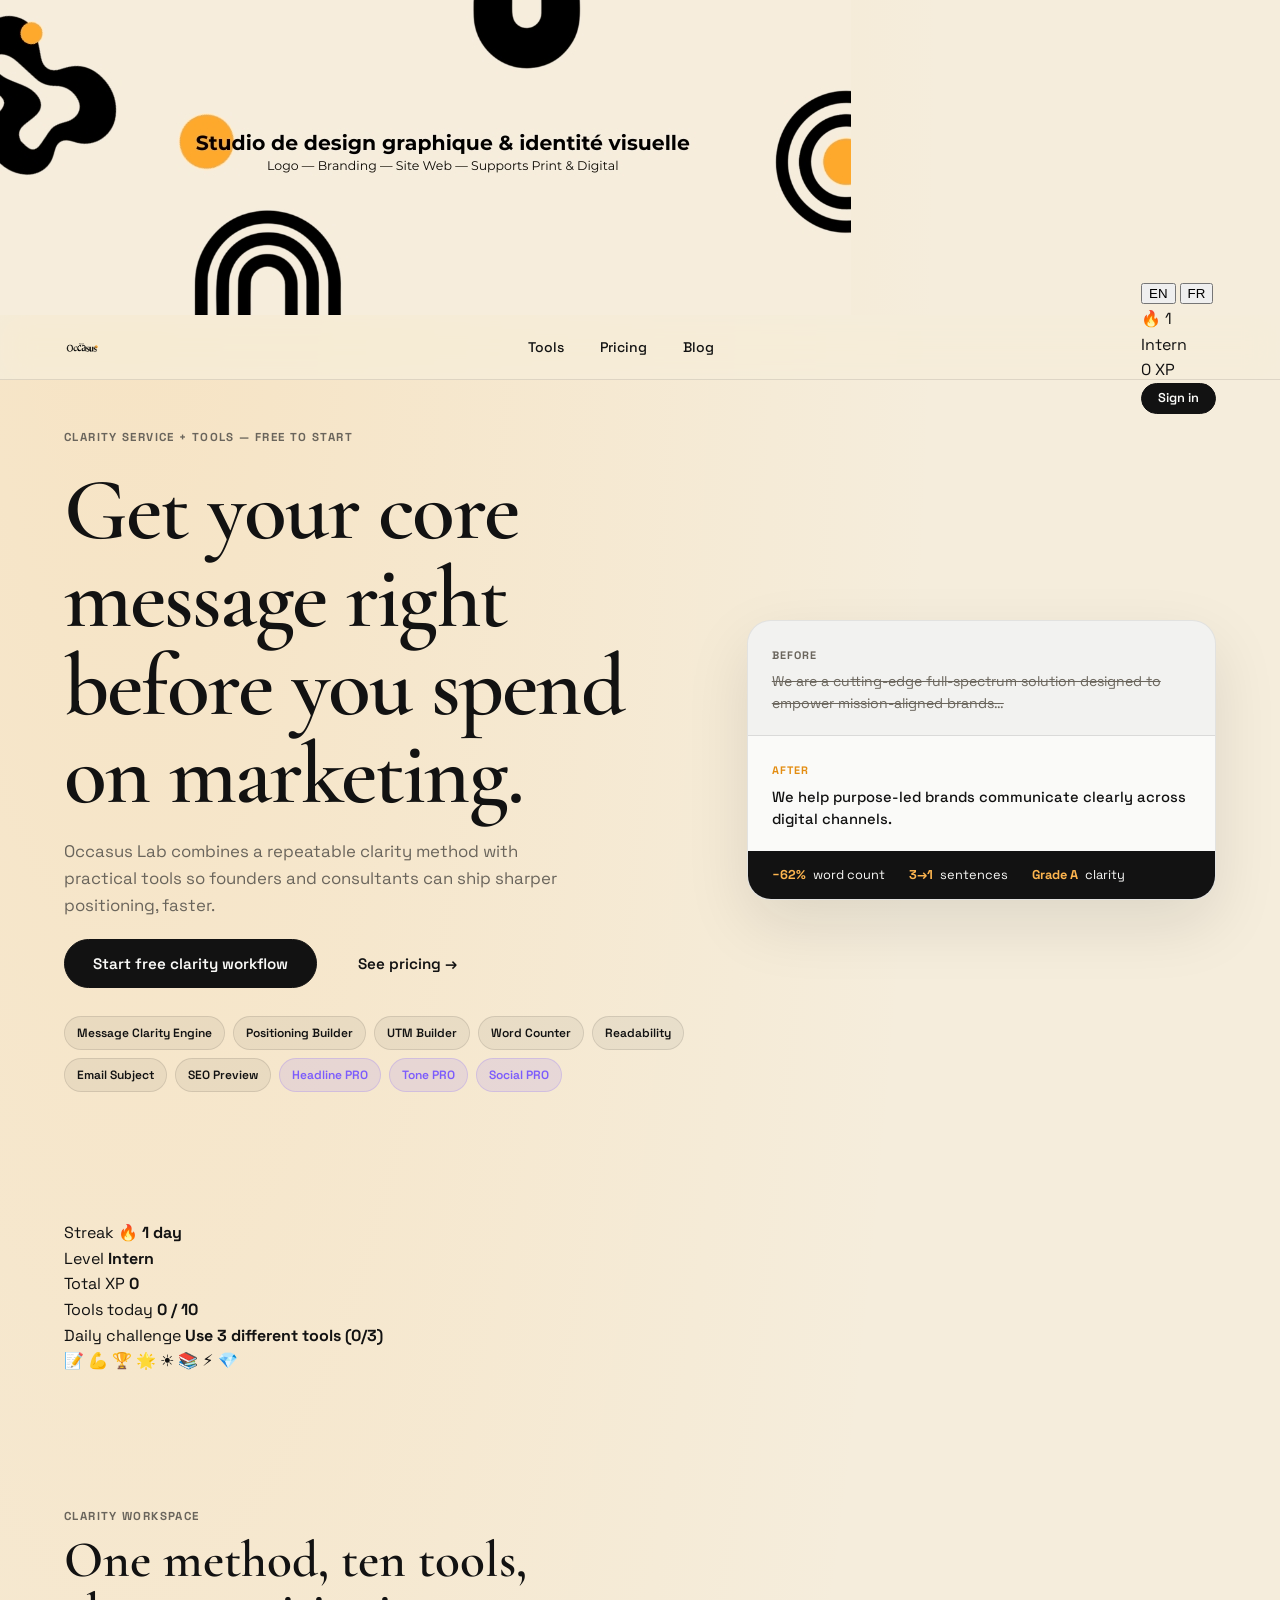
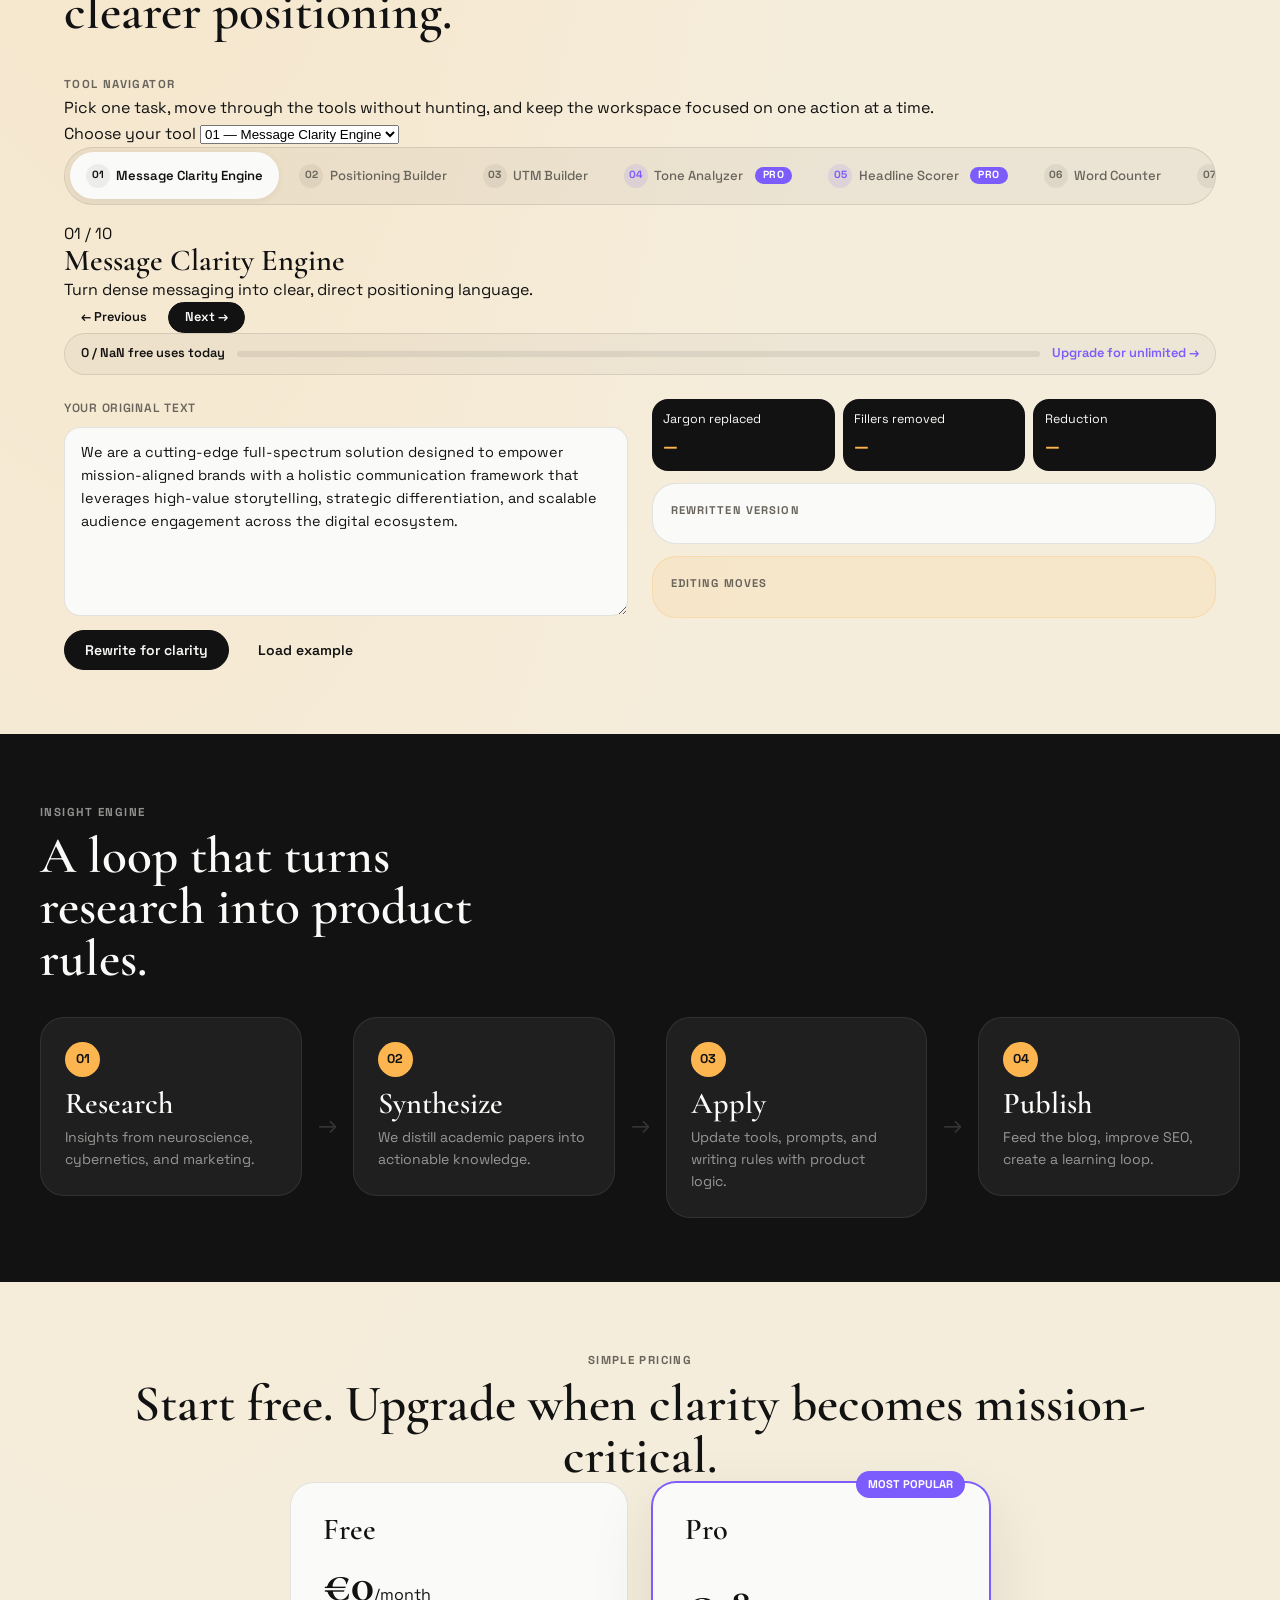
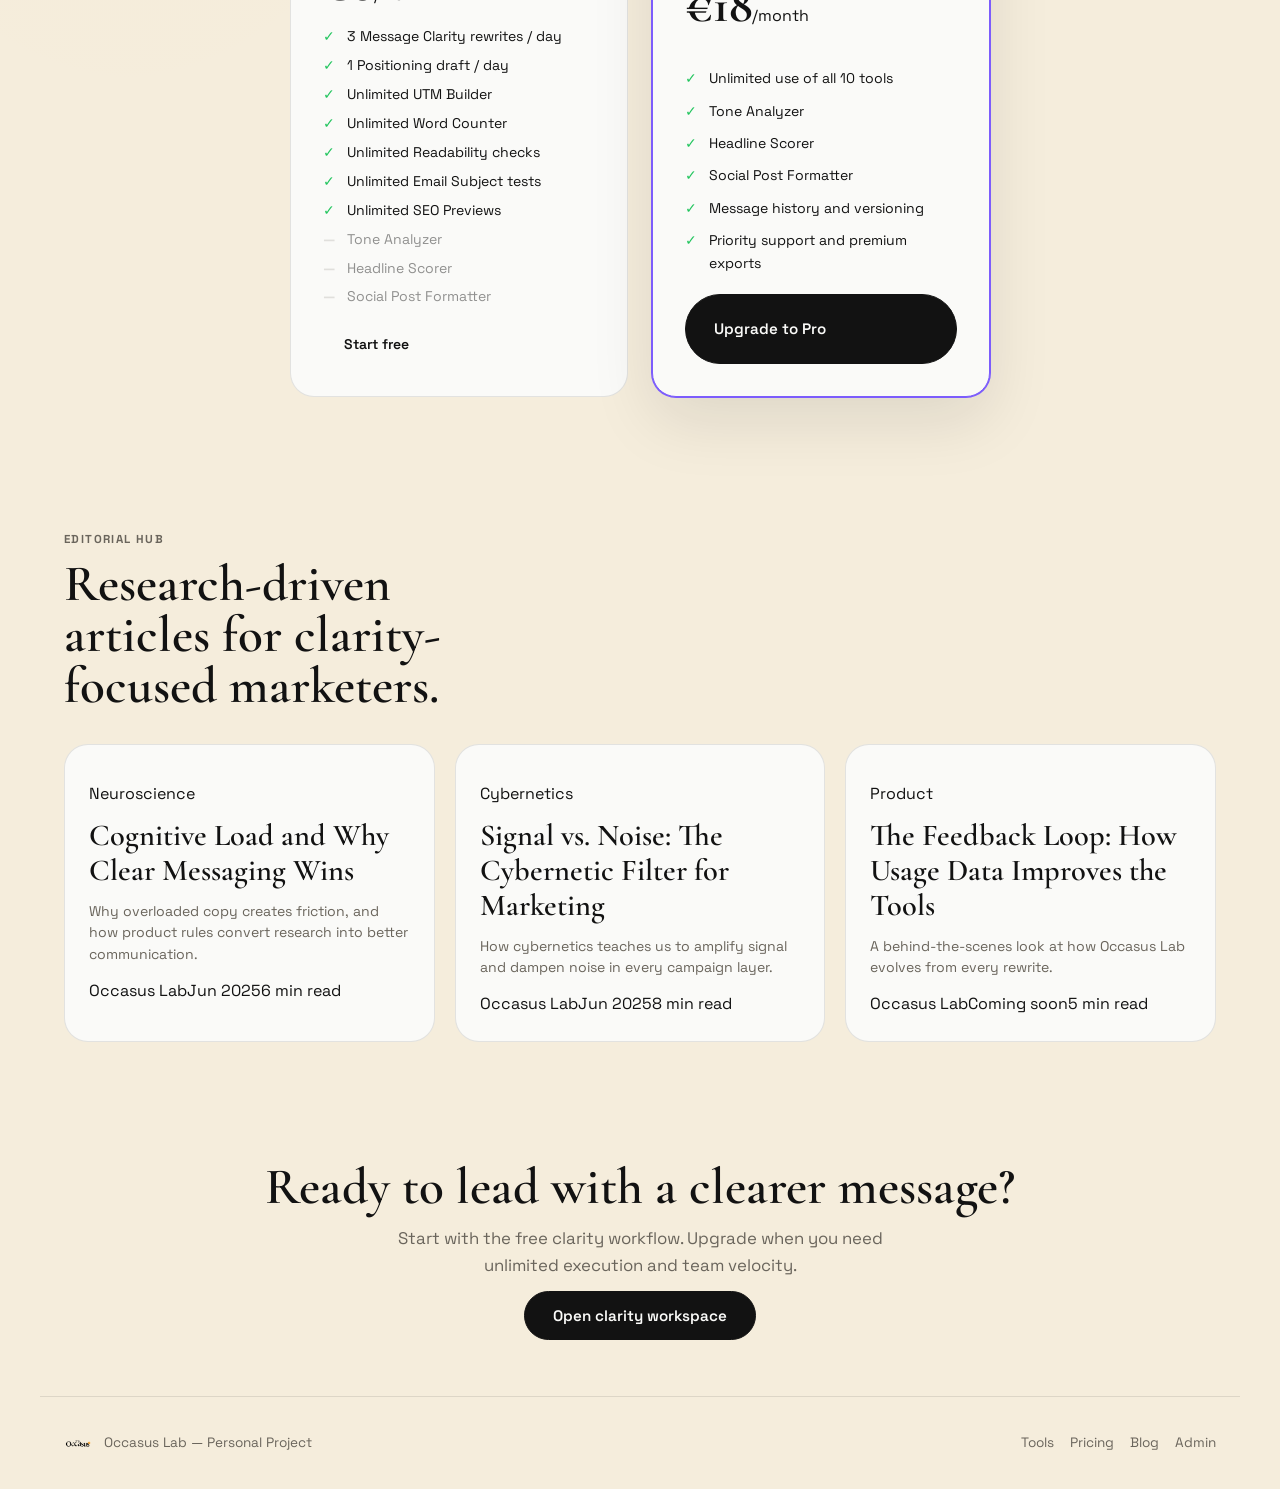
==== commit d4ec9246: "Add guided diagnostic onboarding and clarity report flow" ====
--- a/site/index.html
+++ b/site/index.html
@@ -3,11 +3,11 @@
 <head>
   <meta charset="UTF-8">
   <meta name="viewport" content="width=device-width, initial-scale=1.0">
-  <title>Occasus Lab | From Noise to Clarity</title>
-  <meta name="description" content="Research-backed tools for clarity-driven marketing. Rewrite messy copy, generate brand messaging, analyze tone, and score headlines.">
+  <title>Occasus Lab | Clarity Service for Founders</title>
+  <meta name="description" content="Turn messy messaging into clear positioning before you spend on marketing. Free tier with guided clarity workflow, Pro for unlimited execution.">
   <meta name="theme-color" content="#f5eddc">
-  <meta property="og:title" content="Occasus Lab | From Noise to Clarity">
-  <meta property="og:description" content="5 tools for clarity, positioning, and calm campaign structure.">
+  <meta property="og:title" content="Occasus Lab | Clarity Service for Founders">
+  <meta property="og:description" content="A repeatable clarity method with practical tools: diagnose your message, rewrite with precision, and scale with Pro.">
   <meta property="og:type" content="website">
   <meta property="og:image" content="assets/studio-occasus-banner.jpg">
   <link rel="preconnect" href="https://fonts.googleapis.com">
@@ -16,6 +16,14 @@
   <link rel="stylesheet" href="assets/styles.css">
 </head>
 <body>
+  <div class="site-atmosphere" aria-hidden="true">
+    <div class="site-atmosphere__orb site-atmosphere__orb--one"></div>
+    <div class="site-atmosphere__orb site-atmosphere__orb--two"></div>
+    <div class="site-atmosphere__rings site-atmosphere__rings--left"></div>
+    <div class="site-atmosphere__rings site-atmosphere__rings--right"></div>
+    <img class="site-atmosphere__banner" src="assets/studio-occasus-banner.jpg" alt="">
+    <img class="site-atmosphere__mark" src="assets/occasus-app-icon.png" alt="">
+  </div>
 
   <!-- ── Sticky Nav ──────────────────────────────── -->
   <header class="nav" id="nav">
@@ -28,19 +36,34 @@
         <a href="#pricing" class="nav__link">Pricing</a>
         <a href="blog.html" class="nav__link">Blog</a>
       </nav>
-      <div class="nav__auth" id="auth-area">
-        <button class="btn btn--primary btn--sm" id="btn-signin" onclick="OccApp.showAuthModal()">Sign in</button>
-        <div class="avatar-menu hidden" id="avatar-menu">
-          <button class="avatar-btn" id="avatar-btn" aria-label="Account menu" onclick="OccApp.toggleAvatarDrop()">
-            <img id="avatar-img" src="" alt="" width="32" height="32">
-          </button>
-          <div class="avatar-dropdown hidden" id="avatar-dropdown">
-            <p class="avatar-dropdown__name" id="user-name"></p>
-            <p class="avatar-dropdown__email" id="user-email"></p>
-            <hr>
-            <span class="avatar-dropdown__plan" id="user-plan">Free plan</span>
-            <a href="admin.html" class="avatar-dropdown__link hidden" id="admin-link">Admin panel</a>
-            <button class="btn btn--sm btn--ghost" onclick="OccApp.signOut()">Sign out</button>
+      <div class="nav__right">
+        <div class="lang-switch" role="group" aria-label="Language switcher">
+          <button class="lang-switch__btn lang-switch__btn--active" type="button" data-lang="en">EN</button>
+          <button class="lang-switch__btn" type="button" data-lang="fr">FR</button>
+        </div>
+        <div class="streak-pill" title="Daily streak">
+          <span class="streak-pill__fire">&#128293;</span>
+          <span class="streak-pill__count" id="streak-count">0</span>
+        </div>
+        <div class="xp-pill" title="Your Marketing XP">
+          <span class="xp-pill__level" id="xp-level">Intern</span>
+          <div class="xp-pill__bar"><div class="xp-pill__fill" id="xp-fill" style="width:0%"></div></div>
+          <span class="xp-pill__points" id="xp-points">0 XP</span>
+        </div>
+        <div class="nav__auth" id="auth-area">
+          <button class="btn btn--primary btn--sm" id="btn-signin" onclick="OccApp.showAuthModal()">Sign in</button>
+          <div class="avatar-menu hidden" id="avatar-menu">
+            <button class="avatar-btn" id="avatar-btn" aria-label="Account menu" onclick="OccApp.toggleAvatarDrop()">
+              <img id="avatar-img" src="" alt="" width="32" height="32">
+            </button>
+            <div class="avatar-dropdown hidden" id="avatar-dropdown">
+              <p class="avatar-dropdown__name" id="user-name"></p>
+              <p class="avatar-dropdown__email" id="user-email"></p>
+              <hr>
+              <span class="avatar-dropdown__plan" id="user-plan">Free plan</span>
+              <a href="admin.html" class="avatar-dropdown__link hidden" id="admin-link">Admin panel</a>
+              <button class="btn btn--sm btn--ghost" onclick="OccApp.signOut()">Sign out</button>
+            </div>
           </div>
         </div>
       </div>
@@ -52,19 +75,24 @@
     <!-- ── Hero ──────────────────────────────────── -->
     <section class="hero">
       <div class="hero__content">
-        <span class="tag">Research-backed clarity tools</span>
-        <h1>From noise<br>to clarity.</h1>
-        <p class="hero__sub">Occasus Lab helps founders and small brands clarify messy ideas, sharpen positioning, and structure campaigns&nbsp;&mdash; with less friction and more signal.</p>
+        <span class="tag">Clarity service + tools &mdash; free to start</span>
+        <h1>Get your core message right<br>before you spend on marketing.</h1>
+        <p class="hero__sub">Occasus Lab combines a repeatable clarity method with practical tools so founders and consultants can ship sharper positioning, faster.</p>
         <div class="hero__actions">
-          <a class="btn btn--primary btn--lg" href="#tools">Try free &mdash; no account needed</a>
+          <a class="btn btn--primary btn--lg" href="#tools">Start free clarity workflow</a>
           <a class="btn btn--ghost btn--lg" href="#pricing">See pricing &rarr;</a>
         </div>
         <div class="hero__proof">
-          <span class="hero__pill">Clarity Rewriter</span>
-          <span class="hero__pill">Brand Message Generator</span>
+          <span class="hero__pill">Message Clarity Engine</span>
+          <span class="hero__pill">Positioning Builder</span>
           <span class="hero__pill">UTM Builder</span>
-          <span class="hero__pill hero__pill--pro">Tone Analyzer <svg width="10" height="10" viewBox="0 0 10 10"><path d="M5 0L6.12 3.53H9.76L6.82 5.71L7.94 9.24L5 7.06L2.06 9.24L3.18 5.71L0.24 3.53H3.88L5 0Z" fill="currentColor"/></svg></span>
-          <span class="hero__pill hero__pill--pro">Headline Scorer <svg width="10" height="10" viewBox="0 0 10 10"><path d="M5 0L6.12 3.53H9.76L6.82 5.71L7.94 9.24L5 7.06L2.06 9.24L3.18 5.71L0.24 3.53H3.88L5 0Z" fill="currentColor"/></svg></span>
+          <span class="hero__pill">Word Counter</span>
+          <span class="hero__pill">Readability</span>
+          <span class="hero__pill">Email Subject</span>
+          <span class="hero__pill">SEO Preview</span>
+          <span class="hero__pill hero__pill--pro">Headline PRO</span>
+          <span class="hero__pill hero__pill--pro">Tone PRO</span>
+          <span class="hero__pill hero__pill--pro">Social PRO</span>
         </div>
       </div>
       <div class="hero__visual">
@@ -86,39 +114,165 @@
       </div>
     </section>
 
+    <!-- ── Gamification Dashboard ────────────────── -->
+    <section class="section gamify" id="gamify">
+      <div class="gamify__bar">
+        <div class="gamify__stat">
+          <span class="gamify__label">Streak</span>
+          <strong id="gf-streak">&#128293; 0 days</strong>
+        </div>
+        <div class="gamify__stat">
+          <span class="gamify__label">Level</span>
+          <strong id="gf-level">Intern</strong>
+        </div>
+        <div class="gamify__stat">
+          <span class="gamify__label">Total XP</span>
+          <strong id="gf-xp">0</strong>
+        </div>
+        <div class="gamify__stat">
+          <span class="gamify__label">Tools today</span>
+          <strong id="gf-tools-today">0 / 10</strong>
+        </div>
+        <div class="gamify__stat gamify__stat--challenge">
+          <span class="gamify__label">Daily challenge</span>
+          <strong id="gf-challenge">Use 3 different tools</strong>
+        </div>
+      </div>
+      <div class="badges-row" id="badges-row">
+        <span class="badge-item badge-item--locked" data-badge="first-draft" title="First Draft — Use any tool once">&#128221;</span>
+        <span class="badge-item badge-item--locked" data-badge="daily-grinder" title="Daily Grinder — 7-day streak">&#128170;</span>
+        <span class="badge-item badge-item--locked" data-badge="tool-explorer" title="Tool Explorer — Use every tool">&#127942;</span>
+        <span class="badge-item badge-item--locked" data-badge="headline-hero" title="Headline Hero">&#127775;</span>
+        <span class="badge-item badge-item--locked" data-badge="clarity-master" title="Clarity Master — 20 rewrites">&#9728;&#65039;</span>
+        <span class="badge-item badge-item--locked" data-badge="word-wizard" title="Word Wizard — 10K words">&#128218;</span>
+        <span class="badge-item badge-item--locked" data-badge="power-user" title="Power User — 3+ tools, 5 days">&#9889;</span>
+        <span class="badge-item badge-item--locked" data-badge="perfectionist" title="Perfectionist — 3 rewrites in one session">&#128142;</span>
+      </div>
+    </section>
+
     <!-- ── Tools (tabbed) ────────────────────────── -->
     <section class="section" id="tools">
       <div class="section__head">
-        <span class="tag">Core tools</span>
-        <h2>Five tools for clarity-driven marketing.</h2>
-      </div>
-
-      <div class="tabs" role="tablist">
-        <button class="tabs__btn tabs__btn--active" role="tab" aria-selected="true" aria-controls="panel-clarity" data-tool="clarity">
-          <span class="tabs__num">01</span> Clarity Rewriter
-        </button>
-        <button class="tabs__btn" role="tab" aria-selected="false" aria-controls="panel-brand" data-tool="brand">
-          <span class="tabs__num">02</span> Brand Message
-        </button>
-        <button class="tabs__btn" role="tab" aria-selected="false" aria-controls="panel-utm" data-tool="utm">
+        <span class="tag">Clarity workspace</span>
+        <h2>One method, ten tools, clearer positioning.</h2>
+      </div>
+
+      <div class="panel" id="diagnostic-panel" style="margin-bottom:1.25rem;">
+        <div class="panel__grid">
+          <form class="form" id="diagnostic-form">
+            <label for="diag-offer">What do you offer?</label>
+            <input id="diag-offer" type="text" placeholder="e.g. Messaging strategy service for SaaS founders">
+
+            <label for="diag-audience">Who is it for?</label>
+            <input id="diag-audience" type="text" placeholder="e.g. Seed-stage founders preparing their GTM">
+
+            <label for="diag-difference">What makes it different?</label>
+            <input id="diag-difference" type="text" placeholder="e.g. Combines research-backed clarity method + execution tools">
+
+            <label for="diag-pain">What's your main messaging pain?</label>
+            <select id="diag-pain">
+              <option value="too-vague">Too vague</option>
+              <option value="too-long">Too long</option>
+              <option value="too-generic">Sounds generic</option>
+              <option value="wrong-audience">Wrong audience fit</option>
+            </select>
+
+            <label for="diag-current">Current positioning statement (optional)</label>
+            <textarea id="diag-current" rows="4" placeholder="Paste your current tagline or positioning statement..."></textarea>
+
+            <div class="form__actions">
+              <button class="btn btn--primary" type="button" id="btn-diagnostic">Generate Clarity Report</button>
+            </div>
+          </form>
+
+          <div class="results">
+            <div class="metrics" id="diag-metrics" aria-live="polite">
+              <div class="metric"><span>Current clarity</span><strong id="diag-current-score">&mdash;</strong></div>
+              <div class="metric"><span>Potential clarity</span><strong id="diag-potential-score">&mdash;</strong></div>
+              <div class="metric"><span>Primary gap</span><strong id="diag-gap">&mdash;</strong></div>
+            </div>
+            <div class="result-card">
+              <span class="result-card__label">Clarity Report</span>
+              <p id="diag-report">Run the diagnostic to get your baseline and next best action.</p>
+            </div>
+            <div class="result-card result-card--accent">
+              <span class="result-card__label">Next step</span>
+              <p id="diag-next">Generate your first rewrite in Message Clarity Engine.</p>
+              <div class="form__actions" style="margin-top:.75rem;">
+                <button class="btn btn--ghost" type="button" id="btn-diag-to-clarity">Open Message Clarity Engine</button>
+              </div>
+            </div>
+          </div>
+        </div>
+      </div>
+
+      <div class="tool-workspace">
+        <aside class="tool-nav">
+          <div class="tool-nav__intro">
+            <span class="tag">Tool navigator</span>
+            <p class="tool-nav__copy">Pick one task, move through the tools without hunting, and keep the workspace focused on one action at a time.</p>
+          </div>
+
+          <div class="tool-mobile-switch">
+            <label class="tool-mobile-switch__label" for="tool-select">Choose your tool</label>
+            <select id="tool-select" class="tool-mobile-switch__select"></select>
+          </div>
+
+          <div class="tabs" role="tablist">
+        <button class="tabs__btn tabs__btn--active" role="tab" aria-selected="true" aria-controls="panel-clarity" data-tool="clarity" data-label-en="Message Clarity Engine" data-label-fr="Moteur de clarte" data-desc-en="Turn dense messaging into clear, direct positioning language." data-desc-fr="Transformez un message dense en formulation de positionnement claire et directe.">
+          <span class="tabs__num">01</span> Message Clarity Engine
+        </button>
+        <button class="tabs__btn" role="tab" aria-selected="false" aria-controls="panel-brand" data-tool="brand" data-label-en="Positioning Builder" data-label-fr="Positionnement" data-desc-en="Turn a fuzzy offer into a clear positioning statement and value narrative." data-desc-fr="Transformez une offre floue en positionnement clair et proposition de valeur.">
+          <span class="tabs__num">02</span> Positioning Builder
+        </button>
+        <button class="tabs__btn" role="tab" aria-selected="false" aria-controls="panel-utm" data-tool="utm" data-label-en="UTM Builder" data-label-fr="Créateur UTM" data-desc-en="Generate clean campaign links without manual tagging errors." data-desc-fr="Générez des liens de campagne propres sans erreurs de balisage.">
           <span class="tabs__num">03</span> UTM Builder
         </button>
-        <button class="tabs__btn tabs__btn--pro" role="tab" aria-selected="false" aria-controls="panel-tone" data-tool="tone">
+        <button class="tabs__btn tabs__btn--pro" role="tab" aria-selected="false" aria-controls="panel-tone" data-tool="tone" data-label-en="Tone Analyzer" data-label-fr="Analyseur de ton" data-desc-en="Break down how formal, persuasive, or technical your text sounds." data-desc-fr="Analysez le niveau de formalité, de persuasion et de technicité du texte.">
           <span class="tabs__num">04</span> Tone Analyzer <span class="pro-badge">PRO</span>
         </button>
-        <button class="tabs__btn tabs__btn--pro" role="tab" aria-selected="false" aria-controls="panel-headline" data-tool="headline">
+        <button class="tabs__btn tabs__btn--pro" role="tab" aria-selected="false" aria-controls="panel-headline" data-tool="headline" data-label-en="Headline Scorer" data-label-fr="Scoreur de titres" data-desc-en="Compare headlines and see what improves click potential." data-desc-fr="Comparez vos titres et voyez ce qui améliore leur impact.">
           <span class="tabs__num">05</span> Headline Scorer <span class="pro-badge">PRO</span>
         </button>
-      </div>
+        <button class="tabs__btn" role="tab" aria-selected="false" aria-controls="panel-counter" data-tool="counter" data-label-en="Word Counter" data-label-fr="Compteur de mots" data-desc-en="Track word count, read time, and platform character limits live." data-desc-fr="Suivez en direct le nombre de mots, le temps de lecture et les limites de plateformes.">
+          <span class="tabs__num">06</span> Word Counter
+        </button>
+        <button class="tabs__btn" role="tab" aria-selected="false" aria-controls="panel-readability" data-tool="readability" data-label-en="Readability" data-label-fr="Lisibilité" data-desc-en="Check if your copy is easy to read before you publish it." data-desc-fr="Vérifiez si votre texte est facile à lire avant publication.">
+          <span class="tabs__num">07</span> Readability
+        </button>
+        <button class="tabs__btn" role="tab" aria-selected="false" aria-controls="panel-email" data-tool="email" data-label-en="Email Subject" data-label-fr="Objet d'email" data-desc-en="Test subject lines for mobile fit, spam risk, and punch." data-desc-fr="Testez vos objets d'email pour la longueur, le spam et l'impact.">
+          <span class="tabs__num">08</span> Email Subject
+        </button>
+        <button class="tabs__btn" role="tab" aria-selected="false" aria-controls="panel-seo" data-tool="seo" data-label-en="SEO Preview" data-label-fr="Aperçu SEO" data-desc-en="Preview title tags and descriptions before they hit search results." data-desc-fr="Prévisualisez vos balises titre et descriptions avant les résultats Google.">
+          <span class="tabs__num">09</span> SEO Preview
+        </button>
+        <button class="tabs__btn tabs__btn--pro" role="tab" aria-selected="false" aria-controls="panel-social" data-tool="social" data-label-en="Social Post" data-label-fr="Post social" data-desc-en="Adapt one message for X, LinkedIn, Instagram, and Threads." data-desc-fr="Adaptez un message pour X, LinkedIn, Instagram et Threads.">
+          <span class="tabs__num">10</span> Social Post <span class="pro-badge">PRO</span>
+        </button>
+          </div>
+        </aside>
+
+        <div class="tool-stage">
+          <div class="tool-stage__header">
+            <div>
+              <span class="tool-stage__step" id="tool-current-step">01 / 10</span>
+              <h3 id="tool-current-title">Message Clarity Engine</h3>
+              <p id="tool-current-desc">Turn dense messaging into clear, direct positioning language.</p>
+            </div>
+            <div class="tool-stage__controls">
+              <button class="btn btn--ghost btn--sm" type="button" id="tool-prev">&larr; Previous</button>
+              <button class="btn btn--primary btn--sm" type="button" id="tool-next">Next &rarr;</button>
+            </div>
+          </div>
 
       <!-- Usage meter -->
       <div class="usage-bar" id="usage-bar">
-        <span class="usage-bar__text" id="usage-text">5 free uses left today</span>
+        <span class="usage-bar__text" id="usage-text">3 free rewrites left today</span>
         <div class="usage-bar__track"><div class="usage-bar__fill" id="usage-fill" style="width:0%"></div></div>
         <a href="#pricing" class="usage-bar__link">Upgrade for unlimited &rarr;</a>
       </div>
 
-      <!-- Panel: Clarity Rewriter -->
+      <!-- Panel: Message Clarity Engine -->
       <div class="panel panel--active" id="panel-clarity" role="tabpanel">
         <div class="panel__grid">
           <form class="form" id="clarity-form">
@@ -147,7 +301,7 @@
         </div>
       </div>
 
-      <!-- Panel: Brand Message Generator -->
+      <!-- Panel: Positioning Builder -->
       <div class="panel" id="panel-brand" role="tabpanel">
         <div class="panel__grid">
           <form class="form" id="brand-form">
@@ -259,6 +413,170 @@
           </div>
         </div>
       </div>
+
+      <!-- Panel: Word Counter -->
+      <div class="panel" id="panel-counter" role="tabpanel">
+        <div class="panel__grid">
+          <form class="form" id="counter-form">
+            <label for="counter-input">Your text</label>
+            <textarea id="counter-input" rows="8" placeholder="Paste or type text..."></textarea>
+          </form>
+          <div class="results">
+            <div class="metrics metrics--4">
+              <div class="metric"><span>Words</span><strong id="counter-words">0</strong></div>
+              <div class="metric"><span>Characters</span><strong id="counter-chars">0</strong></div>
+              <div class="metric"><span>Sentences</span><strong id="counter-sentences">0</strong></div>
+              <div class="metric"><span>Read time</span><strong id="counter-time">0 min</strong></div>
+            </div>
+            <div class="result-card">
+              <span class="result-card__label">Platform limits</span>
+              <div class="platform-limits">
+                <div class="limit-row"><span>X / Twitter</span><div class="limit-bar__track"><div class="limit-bar__fill" id="limit-x"></div></div></div>
+                <div class="limit-row"><span>LinkedIn</span><div class="limit-bar__track"><div class="limit-bar__fill" id="limit-li"></div></div></div>
+                <div class="limit-row"><span>Instagram</span><div class="limit-bar__track"><div class="limit-bar__fill" id="limit-ig"></div></div></div>
+                <div class="limit-row"><span>Facebook</span><div class="limit-bar__track"><div class="limit-bar__fill" id="limit-fb"></div></div></div>
+              </div>
+            </div>
+          </div>
+        </div>
+      </div>
+
+      <!-- Panel: Readability Analyzer -->
+      <div class="panel" id="panel-readability" role="tabpanel">
+        <div class="panel__grid">
+          <form class="form" id="readability-form">
+            <label for="readability-input">Paste your text</label>
+            <textarea id="readability-input" rows="8" placeholder="Paste marketing copy, landing page text, or blog post..."></textarea>
+            <div class="form__actions">
+              <button class="btn btn--primary" type="button" id="btn-readability">Analyze readability</button>
+            </div>
+          </form>
+          <div class="results">
+            <div class="metrics">
+              <div class="metric"><span>Flesch Score</span><strong id="readability-score">&mdash;</strong></div>
+              <div class="metric"><span>Grade Level</span><strong id="readability-grade">&mdash;</strong></div>
+              <div class="metric"><span>Avg words/sentence</span><strong id="readability-avgwps">&mdash;</strong></div>
+            </div>
+            <div class="result-card">
+              <span class="result-card__label">Long sentences</span>
+              <p id="readability-long">&mdash;</p>
+            </div>
+            <div class="result-card">
+              <span class="result-card__label">Passive voice</span>
+              <p id="readability-passive">&mdash;</p>
+            </div>
+            <div class="result-card result-card--accent">
+              <span class="result-card__label">Verdict</span>
+              <p id="readability-verdict"></p>
+            </div>
+          </div>
+        </div>
+      </div>
+
+      <!-- Panel: Email Subject Tester -->
+      <div class="panel" id="panel-email" role="tabpanel">
+        <div class="panel__grid">
+          <form class="form" id="email-form">
+            <label for="email-subject">Subject line</label>
+            <input id="email-subject" type="text" placeholder="e.g. You're leaving money on the table">
+            <div class="form__actions">
+              <button class="btn btn--primary" type="button" id="btn-email">Score subject line</button>
+            </div>
+          </form>
+          <div class="results">
+            <div class="result-card">
+              <span class="result-card__label">Score</span>
+              <p id="email-score" class="big-score">&mdash;</p>
+            </div>
+            <div class="result-card">
+              <span class="result-card__label">Length</span>
+              <p id="email-len">&mdash;</p>
+            </div>
+            <div class="result-card">
+              <span class="result-card__label">Spam check</span>
+              <p id="email-spam">&mdash;</p>
+            </div>
+            <div class="result-card">
+              <span class="result-card__label">Power words</span>
+              <p id="email-power">&mdash;</p>
+            </div>
+            <div class="result-card result-card--accent">
+              <span class="result-card__label">Mobile preview</span>
+              <div class="mobile-preview">
+                <div class="mobile-preview__from">From: Your Brand</div>
+                <div class="mobile-preview__subject" id="email-preview-subject">&mdash;</div>
+                <div class="mobile-preview__preview" id="email-preview-preview"></div>
+              </div>
+            </div>
+          </div>
+        </div>
+      </div>
+
+      <!-- Panel: SEO Meta Preview -->
+      <div class="panel" id="panel-seo" role="tabpanel">
+        <div class="panel__grid">
+          <form class="form" id="seo-form">
+            <label for="seo-title">Page title</label>
+            <input id="seo-title" type="text" placeholder="My Awesome Landing Page" maxlength="90">
+            <label for="seo-desc">Meta description</label>
+            <textarea id="seo-desc" rows="3" placeholder="A compelling description..." maxlength="200"></textarea>
+            <label for="seo-url">Page URL</label>
+            <input id="seo-url" type="url" placeholder="https://example.com/page">
+            <div class="form__actions">
+              <button class="btn btn--primary" type="button" id="btn-seo">Generate preview</button>
+              <button class="btn btn--ghost" type="button" id="seo-copy">Copy HTML</button>
+            </div>
+          </form>
+          <div class="results">
+            <div class="result-card">
+              <span class="result-card__label">Google SERP preview</span>
+              <div class="serp-preview">
+                <div class="serp-preview__url" id="serp-url">example.com</div>
+                <div class="serp-preview__title" id="serp-title">Page Title</div>
+                <div class="serp-preview__desc" id="serp-desc">Meta description appears here...</div>
+              </div>
+            </div>
+            <div class="result-card">
+              <span class="result-card__label">SEO Score</span>
+              <p id="seo-score" class="big-score">&mdash;</p>
+            </div>
+            <div class="result-card result-card--accent">
+              <span class="result-card__label">Tips</span>
+              <ul id="seo-tips" class="note-list"></ul>
+            </div>
+            <div class="result-card">
+              <span class="result-card__label">HTML snippet</span>
+              <pre id="seo-html" class="mono"></pre>
+            </div>
+          </div>
+        </div>
+      </div>
+
+      <!-- Panel: Social Post Formatter (PRO) -->
+      <div class="panel" id="panel-social" role="tabpanel">
+        <div class="panel__grid">
+          <form class="form" id="social-form">
+            <div class="pro-gate" id="social-gate">
+              <span class="pro-gate__badge">PRO</span>
+              <p>Format one message for X, LinkedIn, Instagram, and Threads instantly.</p>
+              <button class="btn btn--primary" type="button" onclick="OccApp.showUpgradeModal()">Unlock with Pro</button>
+            </div>
+            <label for="social-input">Core message</label>
+            <textarea id="social-input" rows="5" placeholder="Type your core message..."></textarea>
+            <div class="form__actions">
+              <button class="btn btn--primary" type="button" id="btn-social">Format for all platforms</button>
+            </div>
+          </form>
+          <div class="results">
+            <div class="result-card"><span class="result-card__label">X / Twitter &mdash; <span id="social-x-count"></span></span><p id="social-x-text"></p><button class="btn btn--sm btn--ghost" type="button" onclick="OccApp.copySocial('x')">Copy</button></div>
+            <div class="result-card"><span class="result-card__label">LinkedIn &mdash; <span id="social-li-count"></span></span><p id="social-li-text"></p><button class="btn btn--sm btn--ghost" type="button" onclick="OccApp.copySocial('li')">Copy</button></div>
+            <div class="result-card"><span class="result-card__label">Instagram &mdash; <span id="social-ig-count"></span></span><p id="social-ig-text"></p><button class="btn btn--sm btn--ghost" type="button" onclick="OccApp.copySocial('ig')">Copy</button></div>
+            <div class="result-card result-card--accent"><span class="result-card__label">Threads &mdash; <span id="social-th-count"></span></span><p id="social-th-text"></p><button class="btn btn--sm btn--ghost" type="button" onclick="OccApp.copySocial('th')">Copy</button></div>
+          </div>
+        </div>
+      </div>
+        </div>
+      </div>
     </section>
 
     <!-- ── System (dark) ─────────────────────────── -->
@@ -271,7 +589,7 @@
         <div class="flow">
           <div class="flow__step"><span class="flow__num">01</span><h3>Research</h3><p>Insights from neuroscience, cybernetics, and marketing.</p></div>
           <span class="flow__arrow">&rarr;</span>
-          <div class="flow__step"><span class="flow__num">02</span><h3>Synthesize</h3><p>NotebookLM transforms raw papers into knowledge bases.</p></div>
+          <div class="flow__step"><span class="flow__num">02</span><h3>Synthesize</h3><p>We distill academic papers into actionable knowledge.</p></div>
           <span class="flow__arrow">&rarr;</span>
           <div class="flow__step"><span class="flow__num">03</span><h3>Apply</h3><p>Update tools, prompts, and writing rules with product logic.</p></div>
           <span class="flow__arrow">&rarr;</span>
@@ -284,74 +602,80 @@
     <section class="section" id="pricing">
       <div class="section__head" style="text-align:center;margin:0 auto;">
         <span class="tag">Simple pricing</span>
-        <h2 style="max-width:none;">Use for free. Upgrade when you need more.</h2>
+        <h2 style="max-width:none;">Start free. Upgrade when clarity becomes mission-critical.</h2>
       </div>
       <div class="pricing-grid">
         <div class="pricing-card">
           <h3>Free</h3>
           <p class="pricing-card__price"><span class="pricing-card__amount">€0</span>/month</p>
           <ul class="pricing-card__features">
-            <li class="yes">5 Clarity Rewrites / day</li>
-            <li class="yes">3 Brand Messages / day</li>
+            <li class="yes">3 Message Clarity rewrites / day</li>
+            <li class="yes">1 Positioning draft / day</li>
             <li class="yes">Unlimited UTM Builder</li>
+            <li class="yes">Unlimited Word Counter</li>
+            <li class="yes">Unlimited Readability checks</li>
+            <li class="yes">Unlimited Email Subject tests</li>
+            <li class="yes">Unlimited SEO Previews</li>
             <li class="no">Tone Analyzer</li>
             <li class="no">Headline Scorer</li>
-            <li class="no">Save &amp; export history</li>
+            <li class="no">Social Post Formatter</li>
           </ul>
           <a class="btn btn--ghost" href="#tools">Start free</a>
         </div>
         <div class="pricing-card pricing-card--pro">
           <span class="pricing-card__badge">Most popular</span>
           <h3>Pro</h3>
-          <p class="pricing-card__price"><span class="pricing-card__amount">€9</span>/month</p>
+          <p class="pricing-card__price"><span class="pricing-card__amount">€18</span>/month</p>
           <ul class="pricing-card__features">
-            <li class="yes">Unlimited Clarity Rewrites</li>
-            <li class="yes">Unlimited Brand Messages</li>
-            <li class="yes">Unlimited UTM Builder</li>
+            <li class="yes">Unlimited use of all 10 tools</li>
             <li class="yes">Tone Analyzer</li>
             <li class="yes">Headline Scorer</li>
-            <li class="yes">Save &amp; export history</li>
+            <li class="yes">Social Post Formatter</li>
+            <li class="yes">Message history and versioning</li>
+            <li class="yes">Priority support and premium exports</li>
           </ul>
           <button class="btn btn--primary btn--lg" onclick="OccApp.showUpgradeModal()">Upgrade to Pro</button>
         </div>
       </div>
     </section>
 
-    <!-- ── Blog Preview ──────────────────────────── -->
+    <!-- ── Blog Preview (HubSpot style) ──────────── -->
     <section class="section" id="blog">
       <div class="section__head">
-        <span class="tag">Editorial hub &mdash; powered by NotebookLM</span>
-        <h2>Research-driven articles, tied to product behavior.</h2>
+        <span class="tag">Editorial hub</span>
+        <h2>Research-driven articles for clarity-focused marketers.</h2>
       </div>
       <div class="blog-grid">
-        <a class="blog-card" href="cognitive-load-clarity.html">
-          <span class="tag">Article 01</span>
+        <a class="blog-card blog-card--featured" href="cognitive-load-clarity.html">
+          <div class="blog-card__img" style="background-image:url('https://images.unsplash.com/photo-1456406644174-8ddd4cd52a06?w=720&q=80')"></div>
+          <span class="blog-card__cat">Neuroscience</span>
           <h3>Cognitive Load and Why Clear Messaging Wins</h3>
           <p>Why overloaded copy creates friction, and how product rules convert research into better communication.</p>
-          <span class="blog-card__cta">Read article &rarr;</span>
+          <div class="blog-card__footer"><span class="blog-card__author">Occasus Lab</span><span class="blog-card__date">Jun 2025</span><span class="blog-card__read">6 min read</span></div>
         </a>
         <a class="blog-card" href="signal-noise-marketing.html">
-          <span class="tag">Article 02</span>
+          <div class="blog-card__img" style="background-image:url('https://images.unsplash.com/photo-1451187580459-43490279c0fa?w=720&q=80')"></div>
+          <span class="blog-card__cat">Cybernetics</span>
           <h3>Signal vs. Noise: The Cybernetic Filter for Marketing</h3>
           <p>How cybernetics teaches us to amplify signal and dampen noise in every campaign layer.</p>
-          <span class="blog-card__cta">Read article &rarr;</span>
+          <div class="blog-card__footer"><span class="blog-card__author">Occasus Lab</span><span class="blog-card__date">Jun 2025</span><span class="blog-card__read">8 min read</span></div>
         </a>
-        <a class="blog-card blog-card--soon" href="blog.html">
-          <span class="tag">Coming soon</span>
+        <a class="blog-card" href="blog.html">
+          <div class="blog-card__img" style="background-image:url('https://images.unsplash.com/photo-1518770660439-4636190af475?w=720&q=80')"></div>
+          <span class="blog-card__cat">Product</span>
           <h3>The Feedback Loop: How Usage Data Improves the Tools</h3>
           <p>A behind-the-scenes look at how Occasus Lab evolves from every rewrite.</p>
-          <span class="blog-card__cta">View all articles &rarr;</span>
+          <div class="blog-card__footer"><span class="blog-card__author">Occasus Lab</span><span class="blog-card__date">Coming soon</span><span class="blog-card__read">5 min read</span></div>
         </a>
       </div>
     </section>
 
     <!-- ── Final CTA ─────────────────────────────── -->
     <section class="cta-banner">
-      <h2>Ready to cut through the noise?</h2>
-      <p>Start with the Clarity Rewriter&nbsp;&mdash; it takes 10&nbsp;seconds.</p>
+      <h2>Ready to lead with a clearer message?</h2>
+      <p>Start with the free clarity workflow. Upgrade when you need unlimited execution and team velocity.</p>
       <div class="hero__actions" style="justify-content:center;">
-        <a class="btn btn--primary btn--lg" href="#tools">Try it now</a>
-        <a class="btn btn--ghost btn--lg" href="#pricing">See pricing &rarr;</a>
+        <a class="btn btn--primary btn--lg" href="#tools">Open clarity workspace</a>
       </div>
     </section>
   </main>
@@ -364,7 +688,7 @@
       <p>Save your work, unlock Pro features, and access your history across devices.</p>
       <button class="btn-google" id="btn-google-signin" onclick="OccApp.googleSignIn()">
         <svg width="18" height="18" viewBox="0 0 18 18"><path fill="#4285F4" d="M17.64 9.2c0-.637-.057-1.251-.164-1.84H9v3.481h4.844a4.14 4.14 0 01-1.796 2.716v2.259h2.908c1.702-1.567 2.684-3.875 2.684-6.615z"/><path fill="#34A853" d="M9 18c2.43 0 4.467-.806 5.956-2.18l-2.908-2.259c-.806.54-1.837.86-3.048.86-2.344 0-4.328-1.584-5.036-3.711H.957v2.332A8.997 8.997 0 009 18z"/><path fill="#FBBC05" d="M3.964 10.71A5.41 5.41 0 013.682 9c0-.593.102-1.17.282-1.71V4.958H.957A8.997 8.997 0 000 9c0 1.452.348 2.827.957 4.042l3.007-2.332z"/><path fill="#EA4335" d="M9 3.58c1.321 0 2.508.454 3.44 1.345l2.582-2.58C13.463.891 11.426 0 9 0A8.997 8.997 0 00.957 4.958L3.964 7.29C4.672 5.163 6.656 3.58 9 3.58z"/></svg>
-        Continue with Google
+        <span id="google-signin-text">Continue with Google</span>
       </button>
       <p class="modal__footer">Free plan activates instantly. Upgrade anytime.</p>
     </div>
@@ -375,18 +699,25 @@
     <div class="modal modal--wide">
       <button class="modal__close" onclick="OccApp.closeModals()">&times;</button>
       <h2>Upgrade to Pro</h2>
-      <p>Unlimited access to all 5 tools, saved history, and priority features.</p>
+      <p>Unlimited access, versioning, and premium exports for teams that need consistent messaging.</p>
       <div class="upgrade-options">
         <button class="upgrade-option" data-plan="monthly" onclick="OccApp.selectPlan('monthly')">
-          <strong>€9/month</strong><span>Billed monthly</span>
+          <strong>€18/month</strong><span>Billed monthly</span>
         </button>
         <button class="upgrade-option upgrade-option--active" data-plan="yearly" onclick="OccApp.selectPlan('yearly')">
-          <strong>€79/year</strong><span>Save 27%</span><span class="pro-badge">Best value</span>
+          <strong>€180/year</strong><span>Save 17%</span><span class="pro-badge">Best value</span>
         </button>
       </div>
       <button class="btn btn--primary btn--lg" style="width:100%;margin-top:1rem;" onclick="OccApp.processUpgrade()">Start Pro plan</button>
-      <p class="modal__footer">Secure payment via Google Pay. Cancel anytime.</p>
+      <p class="modal__footer">Secure payment flow. Cancel anytime.</p>
     </div>
+  </div>
+
+  <!-- ── Badge Modal ──────────────────────────────── -->
+  <div class="badge-modal hidden" id="badge-modal">
+    <div class="badge-modal__icon" id="badge-modal-icon"></div>
+    <h3 id="badge-modal-title"></h3>
+    <p id="badge-modal-desc"></p>
   </div>
 
   <!-- ── Toast Container ─────────────────────────── -->
@@ -397,7 +728,7 @@
     <div class="footer__inner">
       <div class="footer__brand">
         <img src="assets/studio-occasus-logo.png" alt="Studio Occasus" height="28">
-        <p>Occasus Lab MVP &mdash; Round 5 App Showcase</p>
+        <p>Occasus Lab &mdash; Personal Project</p>
       </div>
       <div class="footer__links">
         <a href="#tools">Tools</a>
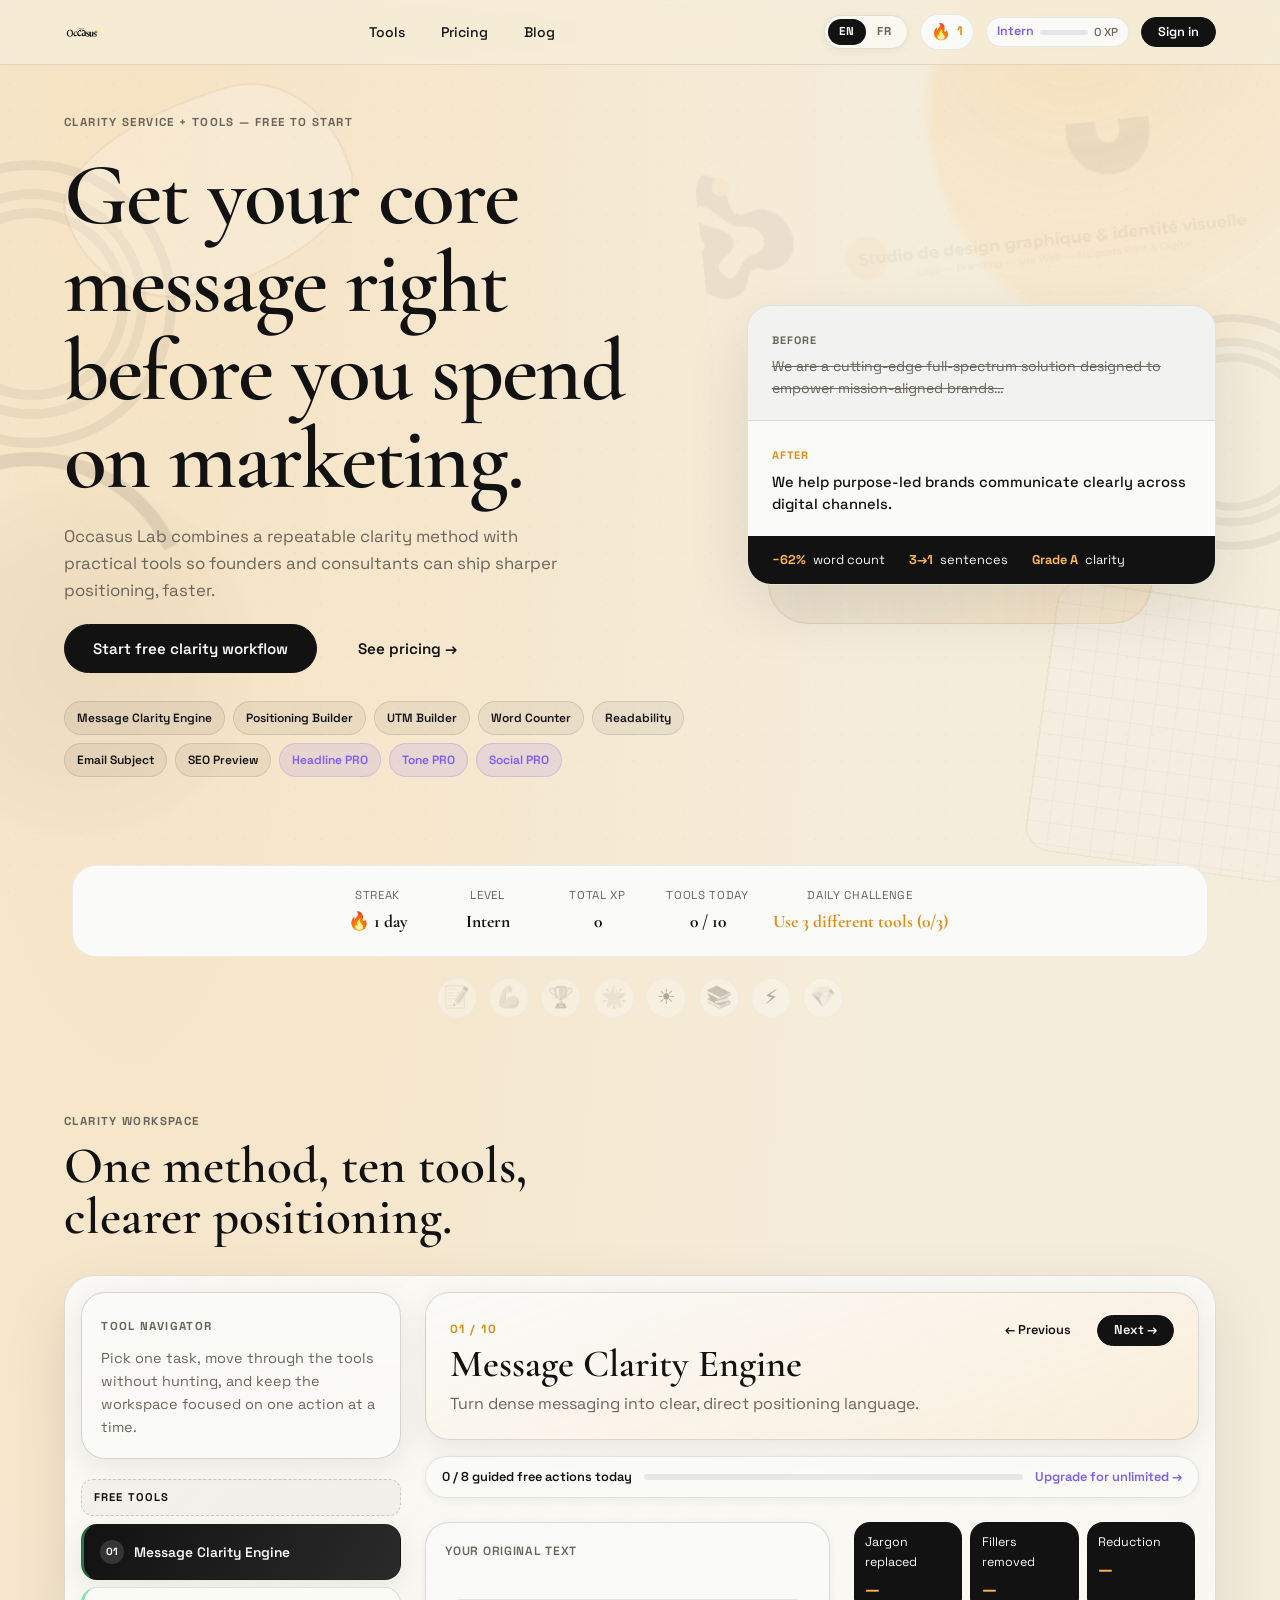
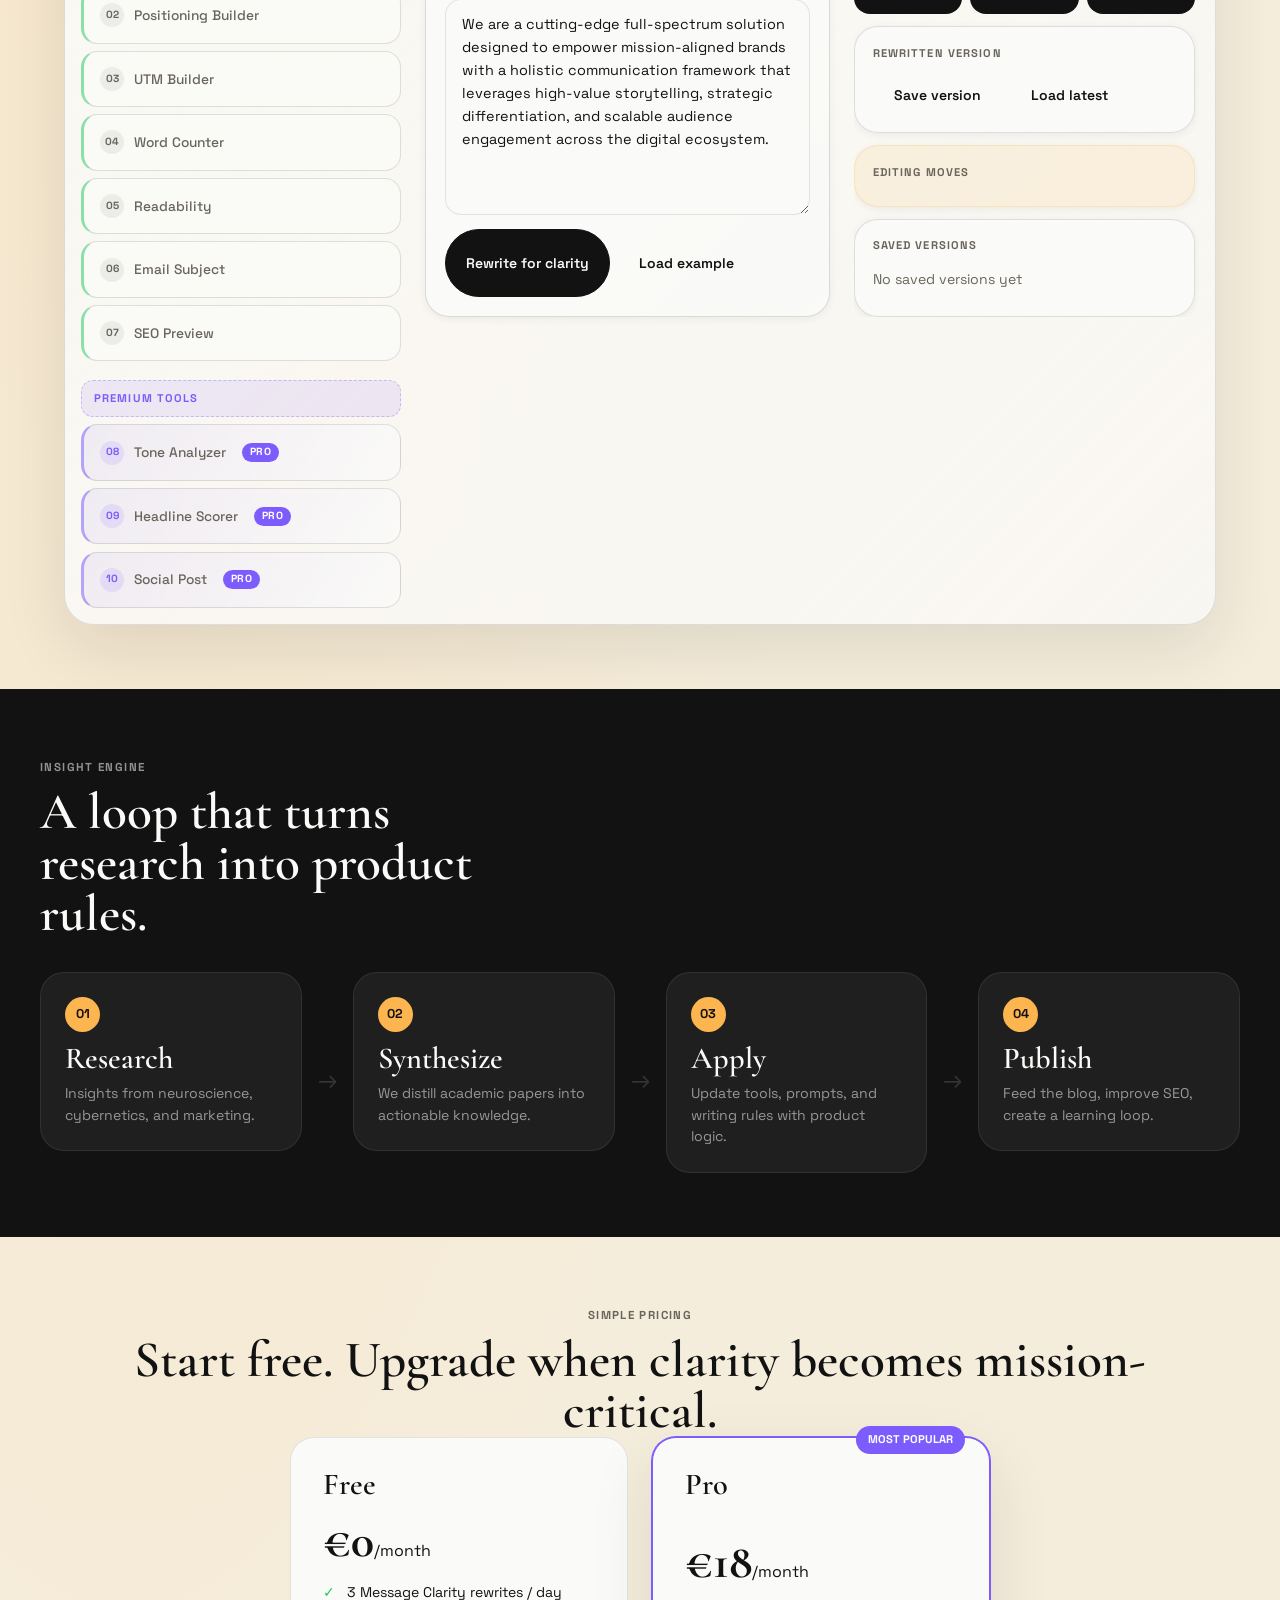
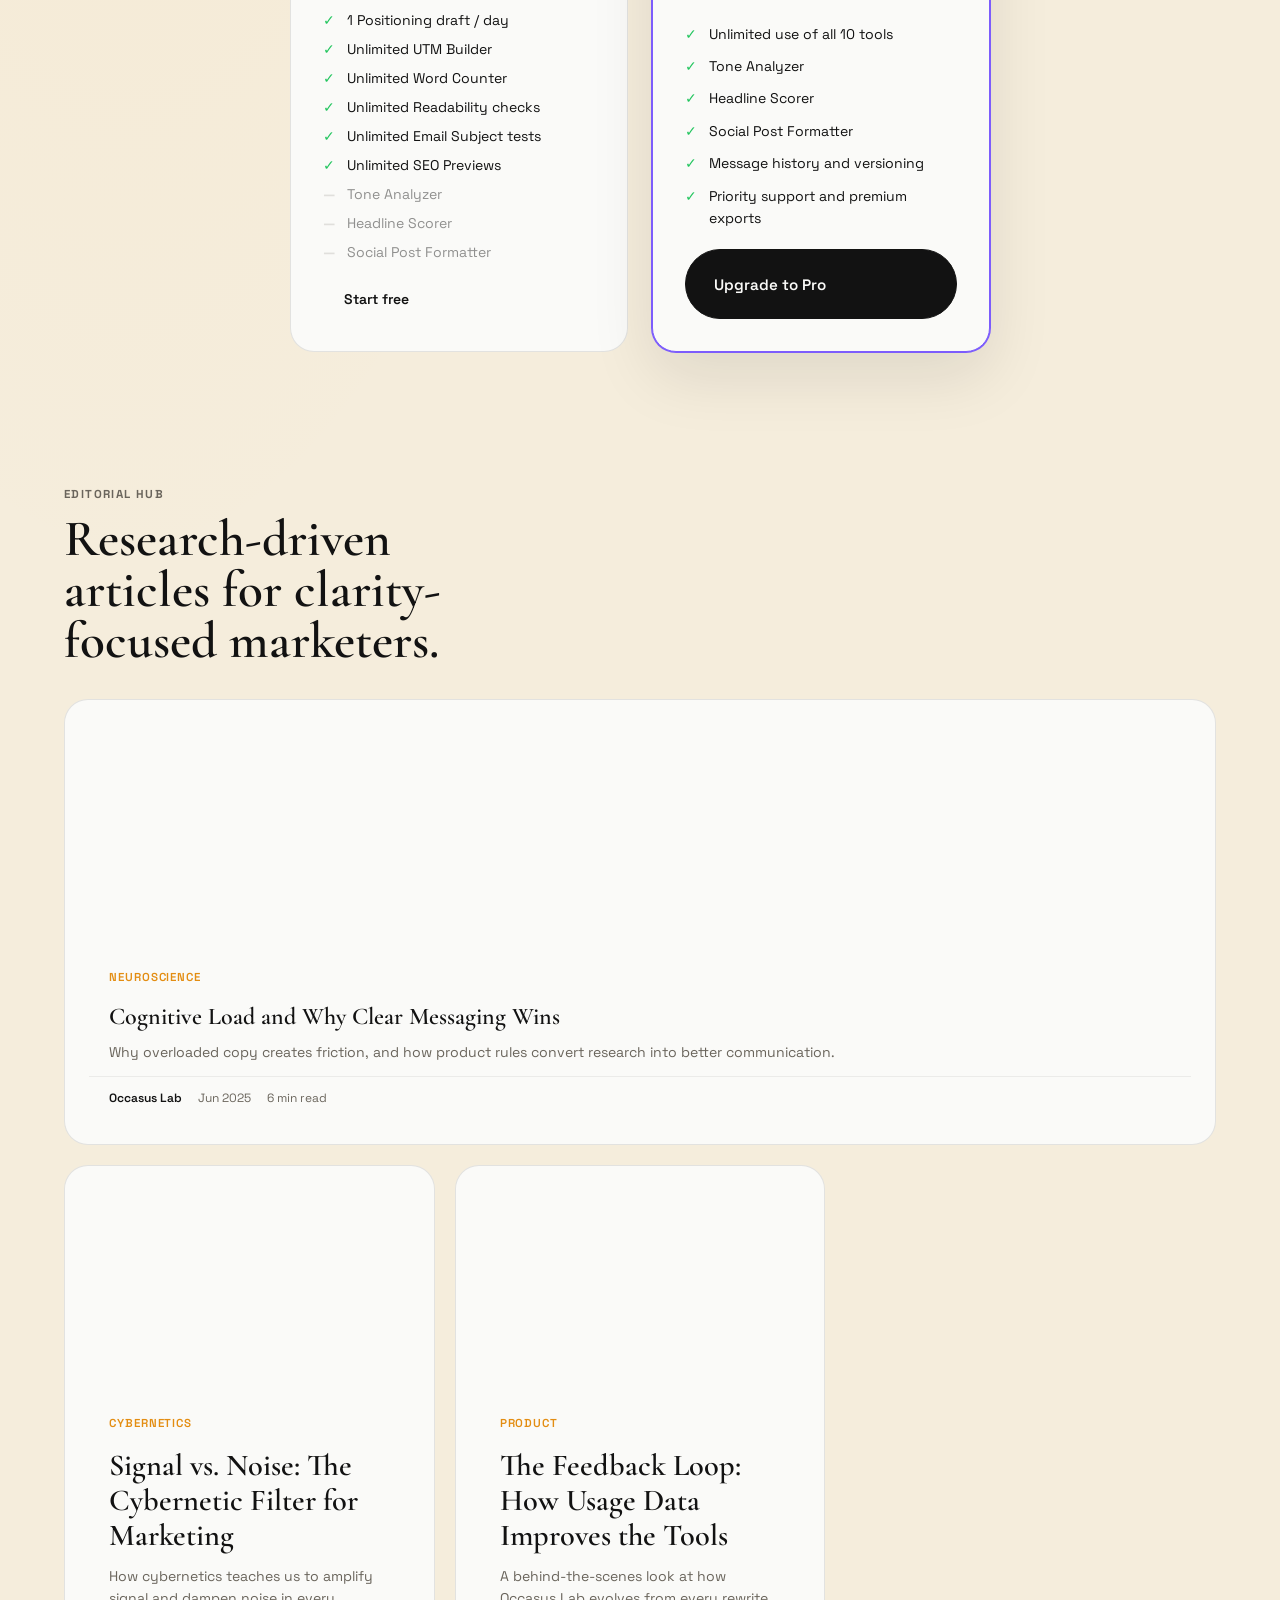
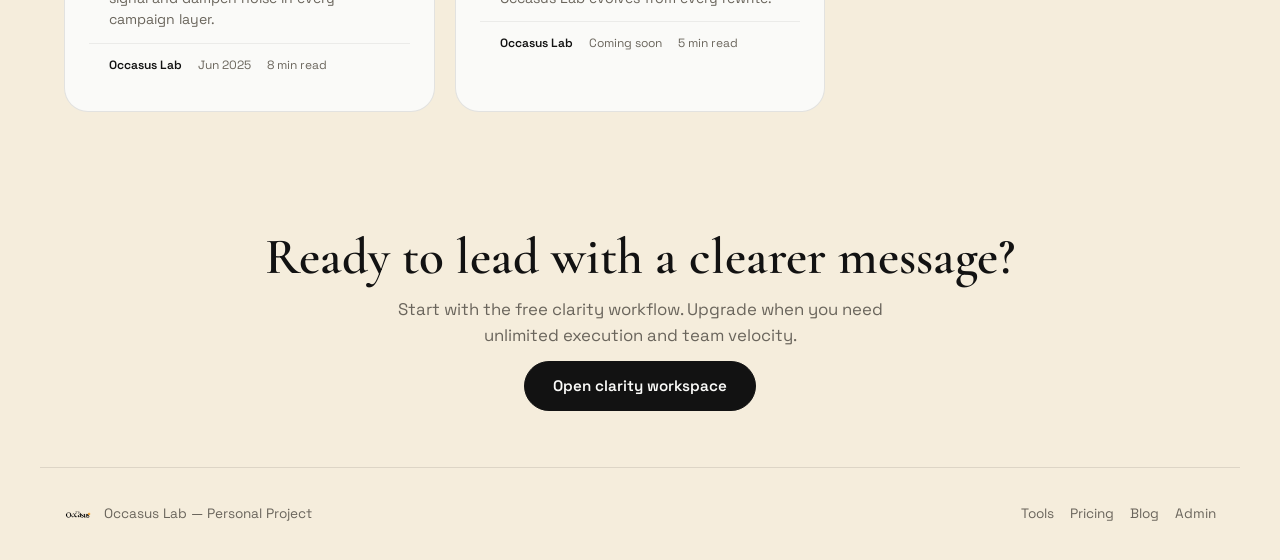
==== commit cdb6c536: "feat(ui): split free/pro tool cards and add premium examples" ====
--- a/site/index.html
+++ b/site/index.html
@@ -21,6 +21,10 @@
     <div class="site-atmosphere__orb site-atmosphere__orb--two"></div>
     <div class="site-atmosphere__rings site-atmosphere__rings--left"></div>
     <div class="site-atmosphere__rings site-atmosphere__rings--right"></div>
+    <div class="site-atmosphere__shape site-atmosphere__shape--seed"></div>
+    <div class="site-atmosphere__shape site-atmosphere__shape--capsule"></div>
+    <div class="site-atmosphere__shape site-atmosphere__shape--arc"></div>
+    <div class="site-atmosphere__shape site-atmosphere__shape--grid"></div>
     <img class="site-atmosphere__banner" src="assets/studio-occasus-banner.jpg" alt="">
     <img class="site-atmosphere__mark" src="assets/occasus-app-icon.png" alt="">
   </div>
@@ -219,32 +223,34 @@
           </div>
 
           <div class="tabs" role="tablist">
-        <button class="tabs__btn tabs__btn--active" role="tab" aria-selected="true" aria-controls="panel-clarity" data-tool="clarity" data-label-en="Message Clarity Engine" data-label-fr="Moteur de clarte" data-desc-en="Turn dense messaging into clear, direct positioning language." data-desc-fr="Transformez un message dense en formulation de positionnement claire et directe.">
+        <div class="tabs__group-title">Free tools</div>
+        <button class="tabs__btn tabs__btn--free tabs__btn--active" role="tab" aria-selected="true" aria-controls="panel-clarity" data-tool="clarity" data-label-en="Message Clarity Engine" data-label-fr="Moteur de clarte" data-desc-en="Turn dense messaging into clear, direct positioning language." data-desc-fr="Transformez un message dense en formulation de positionnement claire et directe.">
           <span class="tabs__num">01</span> Message Clarity Engine
         </button>
-        <button class="tabs__btn" role="tab" aria-selected="false" aria-controls="panel-brand" data-tool="brand" data-label-en="Positioning Builder" data-label-fr="Positionnement" data-desc-en="Turn a fuzzy offer into a clear positioning statement and value narrative." data-desc-fr="Transformez une offre floue en positionnement clair et proposition de valeur.">
+        <button class="tabs__btn tabs__btn--free" role="tab" aria-selected="false" aria-controls="panel-brand" data-tool="brand" data-label-en="Positioning Builder" data-label-fr="Positionnement" data-desc-en="Turn a fuzzy offer into a clear positioning statement and value narrative." data-desc-fr="Transformez une offre floue en positionnement clair et proposition de valeur.">
           <span class="tabs__num">02</span> Positioning Builder
         </button>
-        <button class="tabs__btn" role="tab" aria-selected="false" aria-controls="panel-utm" data-tool="utm" data-label-en="UTM Builder" data-label-fr="Créateur UTM" data-desc-en="Generate clean campaign links without manual tagging errors." data-desc-fr="Générez des liens de campagne propres sans erreurs de balisage.">
+        <button class="tabs__btn tabs__btn--free" role="tab" aria-selected="false" aria-controls="panel-utm" data-tool="utm" data-label-en="UTM Builder" data-label-fr="Créateur UTM" data-desc-en="Generate clean campaign links without manual tagging errors." data-desc-fr="Générez des liens de campagne propres sans erreurs de balisage.">
           <span class="tabs__num">03</span> UTM Builder
         </button>
+        <button class="tabs__btn tabs__btn--free" role="tab" aria-selected="false" aria-controls="panel-counter" data-tool="counter" data-label-en="Word Counter" data-label-fr="Compteur de mots" data-desc-en="Track word count, read time, and platform character limits live." data-desc-fr="Suivez en direct le nombre de mots, le temps de lecture et les limites de plateformes.">
+          <span class="tabs__num">06</span> Word Counter
+        </button>
+        <button class="tabs__btn tabs__btn--free" role="tab" aria-selected="false" aria-controls="panel-readability" data-tool="readability" data-label-en="Readability" data-label-fr="Lisibilité" data-desc-en="Check if your copy is easy to read before you publish it." data-desc-fr="Vérifiez si votre texte est facile à lire avant publication.">
+          <span class="tabs__num">07</span> Readability
+        </button>
+        <button class="tabs__btn tabs__btn--free" role="tab" aria-selected="false" aria-controls="panel-email" data-tool="email" data-label-en="Email Subject" data-label-fr="Objet d'email" data-desc-en="Test subject lines for mobile fit, spam risk, and punch." data-desc-fr="Testez vos objets d'email pour la longueur, le spam et l'impact.">
+          <span class="tabs__num">08</span> Email Subject
+        </button>
+        <button class="tabs__btn tabs__btn--free" role="tab" aria-selected="false" aria-controls="panel-seo" data-tool="seo" data-label-en="SEO Preview" data-label-fr="Aperçu SEO" data-desc-en="Preview title tags and descriptions before they hit search results." data-desc-fr="Prévisualisez vos balises titre et descriptions avant les résultats Google.">
+          <span class="tabs__num">09</span> SEO Preview
+        </button>
+        <div class="tabs__group-title tabs__group-title--pro">Premium tools</div>
         <button class="tabs__btn tabs__btn--pro" role="tab" aria-selected="false" aria-controls="panel-tone" data-tool="tone" data-label-en="Tone Analyzer" data-label-fr="Analyseur de ton" data-desc-en="Break down how formal, persuasive, or technical your text sounds." data-desc-fr="Analysez le niveau de formalité, de persuasion et de technicité du texte.">
           <span class="tabs__num">04</span> Tone Analyzer <span class="pro-badge">PRO</span>
         </button>
         <button class="tabs__btn tabs__btn--pro" role="tab" aria-selected="false" aria-controls="panel-headline" data-tool="headline" data-label-en="Headline Scorer" data-label-fr="Scoreur de titres" data-desc-en="Compare headlines and see what improves click potential." data-desc-fr="Comparez vos titres et voyez ce qui améliore leur impact.">
           <span class="tabs__num">05</span> Headline Scorer <span class="pro-badge">PRO</span>
-        </button>
-        <button class="tabs__btn" role="tab" aria-selected="false" aria-controls="panel-counter" data-tool="counter" data-label-en="Word Counter" data-label-fr="Compteur de mots" data-desc-en="Track word count, read time, and platform character limits live." data-desc-fr="Suivez en direct le nombre de mots, le temps de lecture et les limites de plateformes.">
-          <span class="tabs__num">06</span> Word Counter
-        </button>
-        <button class="tabs__btn" role="tab" aria-selected="false" aria-controls="panel-readability" data-tool="readability" data-label-en="Readability" data-label-fr="Lisibilité" data-desc-en="Check if your copy is easy to read before you publish it." data-desc-fr="Vérifiez si votre texte est facile à lire avant publication.">
-          <span class="tabs__num">07</span> Readability
-        </button>
-        <button class="tabs__btn" role="tab" aria-selected="false" aria-controls="panel-email" data-tool="email" data-label-en="Email Subject" data-label-fr="Objet d'email" data-desc-en="Test subject lines for mobile fit, spam risk, and punch." data-desc-fr="Testez vos objets d'email pour la longueur, le spam et l'impact.">
-          <span class="tabs__num">08</span> Email Subject
-        </button>
-        <button class="tabs__btn" role="tab" aria-selected="false" aria-controls="panel-seo" data-tool="seo" data-label-en="SEO Preview" data-label-fr="Aperçu SEO" data-desc-en="Preview title tags and descriptions before they hit search results." data-desc-fr="Prévisualisez vos balises titre et descriptions avant les résultats Google.">
-          <span class="tabs__num">09</span> SEO Preview
         </button>
         <button class="tabs__btn tabs__btn--pro" role="tab" aria-selected="false" aria-controls="panel-social" data-tool="social" data-label-en="Social Post" data-label-fr="Post social" data-desc-en="Adapt one message for X, LinkedIn, Instagram, and Threads." data-desc-fr="Adaptez un message pour X, LinkedIn, Instagram et Threads.">
           <span class="tabs__num">10</span> Social Post <span class="pro-badge">PRO</span>
@@ -292,10 +298,18 @@
             <div class="result-card">
               <span class="result-card__label">Rewritten version</span>
               <div id="clarity-output" aria-live="polite"></div>
+              <div class="form__actions" style="margin-top:.75rem;">
+                <button class="btn btn--ghost" type="button" id="clarity-save">Save version</button>
+                <button class="btn btn--ghost" type="button" id="clarity-load-latest">Load latest</button>
+              </div>
             </div>
             <div class="result-card result-card--accent">
               <span class="result-card__label">Editing moves</span>
               <ul id="clarity-notes" class="note-list"></ul>
+            </div>
+            <div class="result-card">
+              <span class="result-card__label">Saved versions</span>
+              <ul id="clarity-history" class="note-list"></ul>
             </div>
           </div>
         </div>
@@ -377,6 +391,7 @@
             <textarea id="tone-input" name="tone-input" rows="7" placeholder="Paste marketing copy, email, or landing page text..."></textarea>
             <div class="form__actions">
               <button class="btn btn--primary" type="button" id="btn-tone">Analyze tone</button>
+              <button class="btn btn--ghost" type="button" id="tone-sample">Load example</button>
             </div>
           </form>
           <div class="results">
@@ -401,6 +416,7 @@
             <input id="headline-input-2" name="headline-input-2" type="text" placeholder="Compare with a second headline">
             <div class="form__actions">
               <button class="btn btn--primary" type="button" id="btn-headline">Score headlines</button>
+              <button class="btn btn--ghost" type="button" id="headline-sample">Load example</button>
             </div>
           </form>
           <div class="results">
@@ -565,6 +581,7 @@
             <textarea id="social-input" rows="5" placeholder="Type your core message..."></textarea>
             <div class="form__actions">
               <button class="btn btn--primary" type="button" id="btn-social">Format for all platforms</button>
+              <button class="btn btn--ghost" type="button" id="social-sample">Load example</button>
             </div>
           </form>
           <div class="results">
--- a/site/assets/styles.css
+++ b/site/assets/styles.css
@@ -24,6 +24,7 @@
   --max-w: 1200px;
   --ease: cubic-bezier(.4, 0, .2, 1);
   --transition: 220ms var(--ease);
+  --font-heading: "Cormorant Garamond", Georgia, serif;
 }
 
 *, *::before, *::after { box-sizing: border-box; margin: 0; }
@@ -41,6 +42,171 @@
     var(--bg);
   line-height: 1.6;
   -webkit-font-smoothing: antialiased;
+  position: relative;
+  overflow-x: clip;
+}
+
+.site-atmosphere {
+  position: fixed;
+  inset: 0;
+  pointer-events: none;
+  z-index: -1;
+  overflow: clip;
+}
+
+.site-atmosphere__orb,
+.site-atmosphere__rings,
+.site-atmosphere__shape,
+.site-atmosphere__banner,
+.site-atmosphere__mark {
+  position: absolute;
+  will-change: transform;
+}
+
+.site-atmosphere::after {
+  content: "";
+  position: absolute;
+  inset: -20%;
+  background-image:
+    radial-gradient(circle at 20% 20%, rgba(18, 18, 18, .06) 0 1px, transparent 1px),
+    radial-gradient(circle at 80% 35%, rgba(253, 181, 79, .14) 0 1px, transparent 1px);
+  background-size: 26px 26px, 40px 40px;
+  opacity: .3;
+  animation: panGrid 42s linear infinite;
+}
+
+.site-atmosphere__shape {
+  border: 1px solid rgba(18, 18, 18, .12);
+  background: rgba(250, 250, 248, .35);
+  box-shadow: inset 0 0 0 1px rgba(253, 181, 79, .2);
+  opacity: .65;
+}
+
+.site-atmosphere__shape--seed {
+  width: 18rem;
+  height: 12rem;
+  left: 4rem;
+  top: 6rem;
+  border-radius: 67% 33% 61% 39% / 41% 60% 40% 59%;
+  transform: rotate(-16deg);
+  animation: pulseFloat 20s ease-in-out infinite;
+}
+
+.site-atmosphere__shape--capsule {
+  width: 24rem;
+  height: 5rem;
+  right: 8rem;
+  top: 34rem;
+  border-radius: 999px;
+  background: linear-gradient(90deg, rgba(18, 18, 18, .05), rgba(253, 181, 79, .25));
+  animation: sway 18s ease-in-out infinite;
+}
+
+.site-atmosphere__shape--arc {
+  width: 20rem;
+  height: 20rem;
+  left: -8rem;
+  bottom: 8rem;
+  border-radius: 50%;
+  border-width: 14px;
+  border-color: rgba(18, 18, 18, .14) transparent transparent rgba(18, 18, 18, .14);
+  background: transparent;
+  box-shadow: none;
+  transform: rotate(20deg);
+  animation: spinArc 38s linear infinite;
+}
+
+.site-atmosphere__shape--grid {
+  width: 17rem;
+  height: 17rem;
+  right: -2rem;
+  bottom: 2rem;
+  border-radius: 1.6rem;
+  background-image:
+    linear-gradient(rgba(18, 18, 18, .08) 1px, transparent 1px),
+    linear-gradient(90deg, rgba(18, 18, 18, .08) 1px, transparent 1px);
+  background-size: 22px 22px;
+  opacity: .4;
+  transform: rotate(8deg);
+  animation: drift 24s ease-in-out infinite alternate;
+}
+
+.site-atmosphere__orb {
+  border-radius: 50%;
+  filter: blur(4px);
+  opacity: .55;
+  animation: drift 18s ease-in-out infinite alternate;
+}
+
+.site-atmosphere__orb--one {
+  width: 30rem;
+  height: 30rem;
+  top: -8rem;
+  right: -8rem;
+  background: radial-gradient(circle at 30% 30%, rgba(253, 181, 79, .38), rgba(253, 181, 79, 0));
+}
+
+.site-atmosphere__orb--two {
+  width: 22rem;
+  height: 22rem;
+  bottom: 4rem;
+  left: -6rem;
+  background: radial-gradient(circle at 50% 50%, rgba(18, 18, 18, .08), rgba(18, 18, 18, 0));
+  animation-duration: 22s;
+}
+
+.site-atmosphere__rings {
+  width: 18rem;
+  height: 18rem;
+  border: 10px solid rgba(18, 18, 18, .09);
+  border-radius: 50%;
+  opacity: .65;
+}
+
+.site-atmosphere__rings::before,
+.site-atmosphere__rings::after {
+  content: "";
+  position: absolute;
+  inset: 1.2rem;
+  border: 10px solid rgba(18, 18, 18, .08);
+  border-radius: 50%;
+}
+
+.site-atmosphere__rings::after {
+  inset: 2.4rem;
+}
+
+.site-atmosphere__rings--left {
+  left: -7rem;
+  top: 10rem;
+  animation: floatSlow 26s ease-in-out infinite;
+}
+
+.site-atmosphere__rings--right {
+  right: -6rem;
+  top: 18rem;
+  transform: scale(.82);
+  animation: floatSlow 22s ease-in-out infinite reverse;
+}
+
+.site-atmosphere__banner {
+  width: min(42rem, 55vw);
+  top: 8rem;
+  right: -6rem;
+  opacity: .05;
+  mix-blend-mode: multiply;
+  border-radius: 2rem;
+  transform: rotate(-6deg);
+  animation: drift 24s ease-in-out infinite alternate;
+}
+
+.site-atmosphere__mark {
+  width: min(26rem, 32vw);
+  bottom: 5rem;
+  right: 4rem;
+  opacity: .04;
+  mix-blend-mode: multiply;
+  animation: floatSlow 20s ease-in-out infinite;
 }
 
 img { max-width: 100%; display: block; }
@@ -111,7 +277,9 @@
 }
 .btn:hover { transform: translateY(-1px); box-shadow: var(--shadow-sm); }
 .btn--primary { background: var(--ink); color: var(--surface); }
-.btn--primary:hover { background: #2a2a2a; }
+.btn--primary:hover { background: #2a2a2a; color: var(--surface); }
+.btn--primary:visited,
+.btn--primary:focus-visible { color: var(--surface); }
 .btn--ghost { border-color: transparent; }
 .btn--ghost:hover { background: rgba(18, 18, 18, .05); }
 .btn--lg { padding: 1rem 1.75rem; font-size: .95rem; }
@@ -168,6 +336,33 @@
 .nav__link:hover, .nav__link.active { background: rgba(18, 18, 18, .06); }
 
 .nav__auth { display: flex; align-items: center; gap: .5rem; }
+
+.lang-switch {
+  display: inline-flex;
+  align-items: center;
+  padding: .2rem;
+  border-radius: 999px;
+  background: rgba(250, 250, 248, .78);
+  border: 1px solid var(--line);
+  box-shadow: var(--shadow-sm);
+}
+
+.lang-switch__btn {
+  border: none;
+  background: transparent;
+  color: var(--muted);
+  font: 700 .72rem/1 "Space Grotesk", sans-serif;
+  letter-spacing: .08em;
+  padding: .45rem .7rem;
+  border-radius: 999px;
+  cursor: pointer;
+  transition: background var(--transition), color var(--transition);
+}
+
+.lang-switch__btn--active {
+  background: var(--ink);
+  color: var(--surface);
+}
 
 /* Avatar / dropdown */
 .avatar-btn {
@@ -238,6 +433,14 @@
 }
 .hero__visual { display: grid; gap: 1rem; }
 
+.hero__content,
+.section,
+.cta-banner,
+.footer {
+  position: relative;
+  z-index: 1;
+}
+
 /* Demo card */
 .demo-card {
   border-radius: var(--radius-lg);
@@ -295,39 +498,119 @@
 /* ═══════════════════════════════════════════════════
    TABS — HubSpot-style pill switcher
    ═══════════════════════════════════════════════════ */
+.tool-workspace {
+  display: grid;
+  grid-template-columns: minmax(280px, 320px) minmax(0, 1fr);
+  gap: 1.5rem;
+  align-items: start;
+  padding: 1rem;
+  border-radius: calc(var(--radius-lg) + 6px);
+  border: 1px solid rgba(18, 18, 18, .12);
+  background:
+    linear-gradient(135deg, rgba(250, 250, 248, .92), rgba(250, 250, 248, .72));
+  box-shadow: var(--shadow-lg);
+}
+
+.tool-nav {
+  position: sticky;
+  top: calc(var(--nav-h) + 1rem);
+  display: grid;
+  gap: 1rem;
+}
+
+.tool-nav__intro {
+  padding: 1.2rem;
+  border-radius: var(--radius-lg);
+  border: 1px solid rgba(18, 18, 18, .16);
+  background: linear-gradient(180deg, rgba(250, 250, 248, .95), rgba(250, 250, 248, .78));
+  box-shadow: var(--shadow);
+}
+
+.tool-nav__copy {
+  margin-top: .55rem;
+  font-size: .9rem;
+  color: var(--muted);
+}
+
+.tool-mobile-switch { display: none; }
+
+.tool-mobile-switch__label {
+  display: block;
+  margin-bottom: .45rem;
+  font-size: .74rem;
+  font-weight: 700;
+  letter-spacing: .08em;
+  text-transform: uppercase;
+  color: var(--muted);
+}
+
+.tool-mobile-switch__select {
+  width: 100%;
+  border: 1.5px solid var(--line);
+  border-radius: var(--radius);
+  background: rgba(250, 250, 248, .92);
+  padding: .9rem 1rem;
+  font: 600 .92rem/1 "Space Grotesk", sans-serif;
+}
+
 .tabs {
+  display: grid;
+  gap: .45rem;
+}
+.tabs__group-title {
+  margin-top: .25rem;
+  padding: .55rem .75rem;
+  border-radius: .75rem;
+  border: 1px dashed rgba(18, 18, 18, .18);
+  background: rgba(18, 18, 18, .03);
+  color: var(--ink);
+  font-size: .7rem;
+  font-weight: 700;
+  letter-spacing: .1em;
+  text-transform: uppercase;
+}
+.tabs__group-title--pro {
+  margin-top: .7rem;
+  border-color: rgba(124, 92, 252, .35);
+  background: rgba(124, 92, 252, .1);
+  color: var(--pro);
+}
+.tabs__btn {
   display: flex;
-  gap: .25rem;
-  padding: .3rem;
-  background: rgba(18, 18, 18, .04);
-  border-radius: 999px;
-  border: 1px solid var(--line);
-  overflow-x: auto;
-  margin-bottom: 1rem;
-}
-.tabs__btn {
-  flex: 1;
-  display: flex;
-  align-items: center;
-  justify-content: center;
-  gap: .4rem;
-  padding: .7rem 1rem;
-  border: none;
-  border-radius: 999px;
-  background: transparent;
-  font: 500 .82rem/1 "Space Grotesk", sans-serif;
+  align-items: center;
+  justify-content: flex-start;
+  gap: .65rem;
+  padding: .95rem 1rem;
+  border: 1px solid rgba(18, 18, 18, .12);
+  border-radius: var(--radius);
+  background: rgba(250, 250, 248, .9);
+  font: 500 .86rem/1.2 "Space Grotesk", sans-serif;
   color: var(--muted);
   cursor: pointer;
-  transition: all var(--transition);
-  white-space: nowrap;
-}
-.tabs__btn:hover { color: var(--ink); }
+  transition: transform var(--transition), background var(--transition), color var(--transition), border-color var(--transition), box-shadow var(--transition);
+  text-align: left;
+}
+.tabs__btn--free {
+  border-left: 3px solid rgba(34, 197, 94, .5);
+}
+.tabs__btn--pro {
+  border-left: 3px solid rgba(124, 92, 252, .55);
+  background: linear-gradient(120deg, rgba(124, 92, 252, .08), rgba(250, 250, 248, .92));
+}
+.tabs__btn:hover {
+  color: var(--ink);
+  border-color: rgba(18, 18, 18, .26);
+  transform: translateX(2px);
+  box-shadow: var(--shadow-sm);
+}
 .tabs__btn--active {
-  background: var(--surface);
-  color: var(--ink);
-  box-shadow: var(--shadow-sm);
+  background: linear-gradient(120deg, var(--ink), #2a2a2a);
+  color: var(--surface);
+  box-shadow: var(--shadow);
   font-weight: 600;
 }
+.tabs__btn--active:hover { color: var(--surface); }
+.tabs__btn--active .tabs__num { background: rgba(250, 250, 248, .14); color: var(--surface); }
 .tabs__btn--pro .tabs__num { background: var(--pro-soft); color: var(--pro); }
 .tabs__num {
   display: inline-flex;
@@ -339,6 +622,52 @@
   background: rgba(18, 18, 18, .06);
   font-size: .65rem;
   font-weight: 700;
+  flex-shrink: 0;
+}
+
+.tool-stage {
+  min-width: 0;
+}
+
+.tool-stage__header {
+  display: flex;
+  justify-content: space-between;
+  align-items: flex-start;
+  gap: 1rem;
+  padding: 1.4rem 1.5rem;
+  margin-bottom: 1rem;
+  border-radius: var(--radius-lg);
+  border: 1px solid rgba(18, 18, 18, .14);
+  background: linear-gradient(160deg, rgba(250, 250, 248, .96), rgba(253, 181, 79, .15));
+  box-shadow: var(--shadow);
+}
+
+.tool-stage__step {
+  display: inline-block;
+  margin-bottom: .45rem;
+  font-size: .74rem;
+  font-weight: 700;
+  letter-spacing: .12em;
+  text-transform: uppercase;
+  color: var(--accent-deep);
+}
+
+.tool-stage__header h3 {
+  font-size: clamp(1.7rem, 3vw, 2.4rem);
+  line-height: .98;
+}
+
+.tool-stage__header p {
+  max-width: 50ch;
+  margin-top: .45rem;
+  color: var(--muted);
+}
+
+.tool-stage__controls {
+  display: flex;
+  gap: .55rem;
+  flex-wrap: wrap;
+  justify-content: flex-end;
 }
 
 /* ═══════════════════════════════════════════════════
@@ -354,6 +683,8 @@
   border: 1px solid var(--line);
   margin-bottom: 1.5rem;
   font-size: .8rem;
+  background: rgba(250, 250, 248, .82);
+  box-shadow: var(--shadow-sm);
 }
 .usage-bar__text { font-weight: 600; white-space: nowrap; }
 .usage-bar__track {
@@ -382,7 +713,7 @@
 .panel--active { display: block; }
 .panel__grid {
   display: grid;
-  grid-template-columns: 1fr 1fr;
+  grid-template-columns: minmax(0, 1.08fr) minmax(340px, .92fr);
   gap: 1.5rem;
 }
 
@@ -416,6 +747,13 @@
    FORMS
    ═══════════════════════════════════════════════════ */
 .form { display: grid; gap: .6rem; }
+.form {
+  padding: 1.2rem;
+  border-radius: var(--radius-lg);
+  border: 1px solid rgba(18, 18, 18, .14);
+  background: rgba(250, 250, 248, .95);
+  box-shadow: var(--shadow-sm);
+}
 .form label {
   font-size: .75rem;
   font-weight: 600;
@@ -450,6 +788,8 @@
    RESULTS
    ═══════════════════════════════════════════════════ */
 .results { display: grid; gap: .75rem; align-content: start; }
+.results { position: sticky; top: calc(var(--nav-h) + 1rem); }
+.results { max-height: calc(100vh - var(--nav-h) - 2rem); overflow: auto; padding-right: .25rem; }
 
 .metrics {
   display: grid;
@@ -468,8 +808,9 @@
 .result-card {
   padding: 1.1rem;
   border-radius: var(--radius-lg);
-  background: var(--surface);
-  border: 1px solid var(--line);
+  background: rgba(250, 250, 248, .98);
+  border: 1px solid rgba(18, 18, 18, .12);
+  box-shadow: var(--shadow-sm);
 }
 .result-card--accent {
   background: rgba(253, 181, 79, .12);
@@ -942,6 +1283,12 @@
 @keyframes fadeIn { from { opacity: 0; } to { opacity: 1; } }
 @keyframes scaleIn { from { opacity: 0; transform: scale(.95); } to { opacity: 1; transform: scale(1); } }
 @keyframes slideInRight { from { opacity: 0; transform: translateX(100%); } to { opacity: 1; transform: translateX(0); } }
+@keyframes drift { from { transform: translate3d(0, 0, 0) rotate(0deg); } to { transform: translate3d(1.5rem, 1rem, 0) rotate(6deg); } }
+@keyframes floatSlow { 0%, 100% { transform: translateY(0); } 50% { transform: translateY(-1rem); } }
+@keyframes panGrid { from { transform: translate3d(0, 0, 0); } to { transform: translate3d(-80px, -40px, 0); } }
+@keyframes pulseFloat { 0%, 100% { transform: rotate(-16deg) translateY(0) scale(1); } 50% { transform: rotate(-10deg) translateY(-10px) scale(1.04); } }
+@keyframes sway { 0%, 100% { transform: rotate(-2deg) translateX(0); } 50% { transform: rotate(2deg) translateX(-16px); } }
+@keyframes spinArc { from { transform: rotate(20deg); } to { transform: rotate(380deg); } }
 
 .fade-in { animation: fadeUp 320ms var(--ease) both; }
 .delay-1 { animation-delay: .15s; }
@@ -949,12 +1296,109 @@
 .hero-text { max-width: 60ch; color: var(--muted); font-size: 1.05rem; line-height: 1.6; }
 
 /* ═══════════════════════════════════════════════════
+   v5 COMPONENTS — Gamification, New Tools, Blog Images
+   ═══════════════════════════════════════════════════ */
+
+/* ── Nav Gamification Pills ────────────────────── */
+.nav__right { display: flex; align-items: center; gap: .75rem; flex-wrap: wrap; justify-content: flex-end; }
+.streak-pill, .xp-pill { display: flex; align-items: center; gap: .35rem; background: var(--surface); border: 1.5px solid rgba(0,0,0,.08); border-radius: 999px; padding: .25rem .65rem; font-size: .78rem; font-weight: 500; }
+.streak-pill__fire { font-size: 1rem; }
+.streak-pill__count { color: var(--accent-deep); font-weight: 700; }
+.xp-pill__level { color: var(--pro); font-weight: 600; }
+.xp-pill__bar { width: 48px; height: 5px; background: rgba(0,0,0,.08); border-radius: 3px; overflow: hidden; }
+.xp-pill__fill { height: 100%; background: var(--pro); border-radius: 3px; transition: width .4s var(--ease); }
+.xp-pill__points { color: var(--muted); font-size: .72rem; }
+
+/* ── Gamification Dashboard ────────────────────── */
+.gamify { padding: 1.5rem 2rem; }
+.gamify__bar { display: flex; flex-wrap: wrap; gap: 1.25rem; justify-content: center; background: var(--surface); border: 1.5px solid rgba(0,0,0,.06); border-radius: var(--radius-lg); padding: 1.25rem 2rem; margin-bottom: 1.25rem; }
+.gamify__stat { text-align: center; min-width: 90px; }
+.gamify__stat strong { display: block; font-size: 1.1rem; font-family: var(--font-heading); color: var(--ink); }
+.gamify__label { display: block; font-size: .72rem; text-transform: uppercase; letter-spacing: .06em; color: var(--muted); margin-bottom: .2rem; }
+.gamify__stat--challenge strong { color: var(--accent-deep); }
+
+/* ── Badges Row ────────────────────────────────── */
+.badges-row { display: flex; flex-wrap: wrap; justify-content: center; gap: .65rem; }
+.badge-item { display: inline-flex; align-items: center; justify-content: center; width: 42px; height: 42px; font-size: 1.3rem; border-radius: 50%; background: var(--surface); border: 2px solid rgba(0,0,0,.06); transition: all .25s var(--ease); cursor: default; }
+.badge-item--locked { opacity: .3; filter: grayscale(1); }
+.badge-item--earned { opacity: 1; filter: none; border-color: var(--accent); box-shadow: 0 0 0 3px var(--pro-soft); animation: badgePop .35s var(--ease); }
+@keyframes badgePop { 0% { transform: scale(.5); } 60% { transform: scale(1.2); } 100% { transform: scale(1); } }
+
+/* ── Badge Modal ───────────────────────────────── */
+.badge-modal { position: fixed; bottom: 2rem; left: 50%; transform: translateX(-50%); background: var(--ink); color: #fff; padding: 1.25rem 2rem; border-radius: var(--radius); text-align: center; z-index: 9000; box-shadow: 0 8px 32px rgba(0,0,0,.3); animation: badgeSlide .4s var(--ease); }
+.badge-modal.hidden { display: none; }
+.badge-modal__icon { font-size: 2.5rem; margin-bottom: .5rem; }
+.badge-modal h3 { font-family: var(--font-heading); font-size: 1.2rem; margin: 0 0 .25rem; }
+.badge-modal p { font-size: .85rem; color: rgba(255,255,255,.7); margin: 0; }
+@keyframes badgeSlide { from { opacity: 0; transform: translateX(-50%) translateY(20px); } to { opacity: 1; transform: translateX(-50%) translateY(0); } }
+
+/* ── Big Score (readability, email, SEO) ───────── */
+.big-score { font-family: var(--font-heading); font-size: 2.4rem; font-weight: 700; line-height: 1; }
+.score-good { color: #2c9a42; }
+.score-ok { color: var(--accent-deep); }
+.score-bad { color: var(--red); }
+.metric-good { color: #2c9a42; }
+.metric-bad { color: var(--red); }
+
+/* ── Limit Bar (word counter) ──────────────────── */
+.platform-limits { display: flex; flex-direction: column; gap: .65rem; }
+.limit-row { display: flex; align-items: center; gap: .75rem; font-size: .85rem; }
+.limit-row span { min-width: 80px; color: var(--muted); }
+.limit-bar__track { flex: 1; height: 7px; background: rgba(0,0,0,.06); border-radius: 4px; overflow: hidden; }
+.limit-bar__fill { height: 100%; background: var(--accent); border-radius: 4px; transition: width .3s var(--ease); }
+.limit-bar__fill--over { background: var(--red); }
+
+/* ── SERP Preview ──────────────────────────────── */
+.serp-preview { padding: 1rem; background: #fff; border: 1px solid #dfe1e5; border-radius: 8px; font-family: Arial, sans-serif; }
+.serp-preview__url { font-size: .82rem; color: #202124; margin-bottom: .15rem; }
+.serp-preview__title { font-size: 1.15rem; color: #1a0dab; text-decoration: none; margin-bottom: .25rem; line-height: 1.3; }
+.serp-preview__desc { font-size: .85rem; color: #4d5156; line-height: 1.5; }
+
+/* ── Mobile Email Preview ──────────────────────── */
+.mobile-preview { background: #f8f8f8; border: 1px solid #e0e0e0; border-radius: 12px; padding: 1rem; font-family: -apple-system, BlinkMacSystemFont, sans-serif; }
+.mobile-preview__from { font-size: .78rem; color: #888; margin-bottom: .35rem; }
+.mobile-preview__subject { font-weight: 600; font-size: .95rem; color: #1a1a1a; margin-bottom: .2rem; }
+.mobile-preview__preview { font-size: .82rem; color: #888; white-space: nowrap; overflow: hidden; text-overflow: ellipsis; }
+
+/* ── Mono block (SEO HTML) ─────────────────────── */
+.mono { font-family: 'SF Mono', 'Fira Code', monospace; font-size: .8rem; background: var(--ink); color: #e8e8e4; padding: 1rem; border-radius: 8px; overflow-x: auto; white-space: pre-wrap; word-break: break-all; }
+
+/* ── Note list (SEO tips) ──────────────────────── */
+.note-list { list-style: none; padding: 0; margin: 0; }
+.note-list li { padding: .4rem 0; border-bottom: 1px solid rgba(0,0,0,.06); font-size: .88rem; color: var(--muted); }
+.note-list li:last-child { border-bottom: none; }
+
+/* ── Metrics grid variants ─────────────────────── */
+.metrics--4 { grid-template-columns: repeat(4, 1fr); }
+.metrics--3 { grid-template-columns: repeat(3, 1fr); }
+.metrics--2 { grid-template-columns: repeat(2, 1fr); }
+
+/* ── Blog Card (HubSpot-style with images) ─────── */
+.blog-card__img { width: 100%; height: 200px; background-size: cover; background-position: center; border-radius: var(--radius) var(--radius) 0 0; }
+.blog-card--featured .blog-card__img { height: 220px; }
+.blog-card__cat { display: inline-block; font-size: .72rem; text-transform: uppercase; letter-spacing: .08em; color: var(--accent-deep); font-weight: 600; margin: .75rem 0 .25rem; padding: 0 1.25rem; }
+.blog-card--featured { grid-column: 1 / -1; }
+.blog-card--featured h3 { font-size: 1.5rem; }
+.blog-card h3 { padding: 0 1.25rem; }
+.blog-card p { padding: 0 1.25rem; }
+.blog-card__footer { display: flex; gap: 1rem; padding: .75rem 1.25rem; font-size: .75rem; color: var(--muted); border-top: 1px solid rgba(0,0,0,.06); margin-top: auto; }
+.blog-card__author { font-weight: 600; color: var(--ink); }
+.blog-card__date, .blog-card__read { color: var(--muted); }
+
+/* ═══════════════════════════════════════════════════
    RESPONSIVE
    ═══════════════════════════════════════════════════ */
 @media (max-width: 980px) {
   .hero { grid-template-columns: 1fr; min-height: auto; padding: 2rem 1.5rem 3rem; }
   .hero__visual { order: -1; }
   .panel__grid { grid-template-columns: 1fr; }
+  .tool-workspace { grid-template-columns: 1fr; }
+  .tool-nav { position: static; }
+  .tabs__group-title { margin-top: .15rem; }
+  .tabs { grid-template-columns: repeat(2, minmax(0, 1fr)); }
+  .results { position: static; }
+  .tool-stage__header { flex-direction: column; }
+  .metrics--4 { grid-template-columns: repeat(2, 1fr); }
   .flow { flex-direction: column; }
   .flow__arrow { transform: rotate(90deg); align-self: center; }
   .pricing-grid { grid-template-columns: 1fr; max-width: 400px; }
@@ -962,12 +1406,18 @@
   .admin__stats { grid-template-columns: repeat(2, 1fr); }
   .blog-pipeline { flex-direction: column; }
   .blog-pipeline .flow__arrow { transform: rotate(90deg); align-self: center; }
+  .site-atmosphere__banner { width: 28rem; right: -10rem; top: 12rem; }
+  .site-atmosphere__mark { width: 18rem; right: -2rem; bottom: 10rem; }
+  .site-atmosphere__shape--seed { width: 12rem; height: 8rem; left: 1rem; top: 9rem; }
+  .site-atmosphere__shape--capsule { width: 16rem; height: 4rem; right: 1rem; top: 30rem; }
+  .site-atmosphere__shape--arc { width: 14rem; height: 14rem; left: -5rem; bottom: 7rem; }
+  .site-atmosphere__shape--grid { width: 12rem; height: 12rem; right: -1rem; bottom: 1rem; }
 }
 
 @media (max-width: 640px) {
   .nav__links { display: none; }
-  .tabs { gap: 0; }
-  .tabs__btn { padding: .55rem .6rem; font-size: .72rem; }
+  .tool-mobile-switch { display: block; }
+  .tabs { display: none; }
   .tabs__num { display: none; }
   .metrics { grid-template-columns: 1fr; }
   .hero__actions { flex-direction: column; }
@@ -981,4 +1431,23 @@
   .blog-grid { grid-template-columns: 1fr; }
   .admin__stats { grid-template-columns: 1fr; }
   .upgrade-options { grid-template-columns: 1fr; }
-}
+  .gamify__bar { flex-direction: column; align-items: center; padding: 1rem; }
+  .nav__right { gap: .4rem; }
+  .lang-switch { order: -1; }
+  .streak-pill, .xp-pill { padding: .2rem .45rem; font-size: .7rem; }
+  .xp-pill__bar { width: 32px; }
+  .metrics--4 { grid-template-columns: repeat(2, 1fr); }
+  .blog-card--featured { grid-column: auto; }
+  .blog-card--featured .blog-card__img { height: 180px; }
+  .blog-card__img { height: 160px; }
+  .badge-modal { left: 1rem; right: 1rem; transform: none; }
+  .tool-stage__controls { width: 100%; }
+  .tool-stage__controls .btn { flex: 1; justify-content: center; }
+  .site-atmosphere__mark { width: 14rem; bottom: 7rem; right: -3rem; opacity: .06; }
+  .site-atmosphere__banner { width: 20rem; top: 14rem; right: -8rem; opacity: .08; }
+  .site-atmosphere__rings--left,
+  .site-atmosphere__rings--right { width: 12rem; height: 12rem; }
+  .site-atmosphere__shape--capsule,
+  .site-atmosphere__shape--grid { display: none; }
+  .site-atmosphere__shape--seed { opacity: .35; }
+}
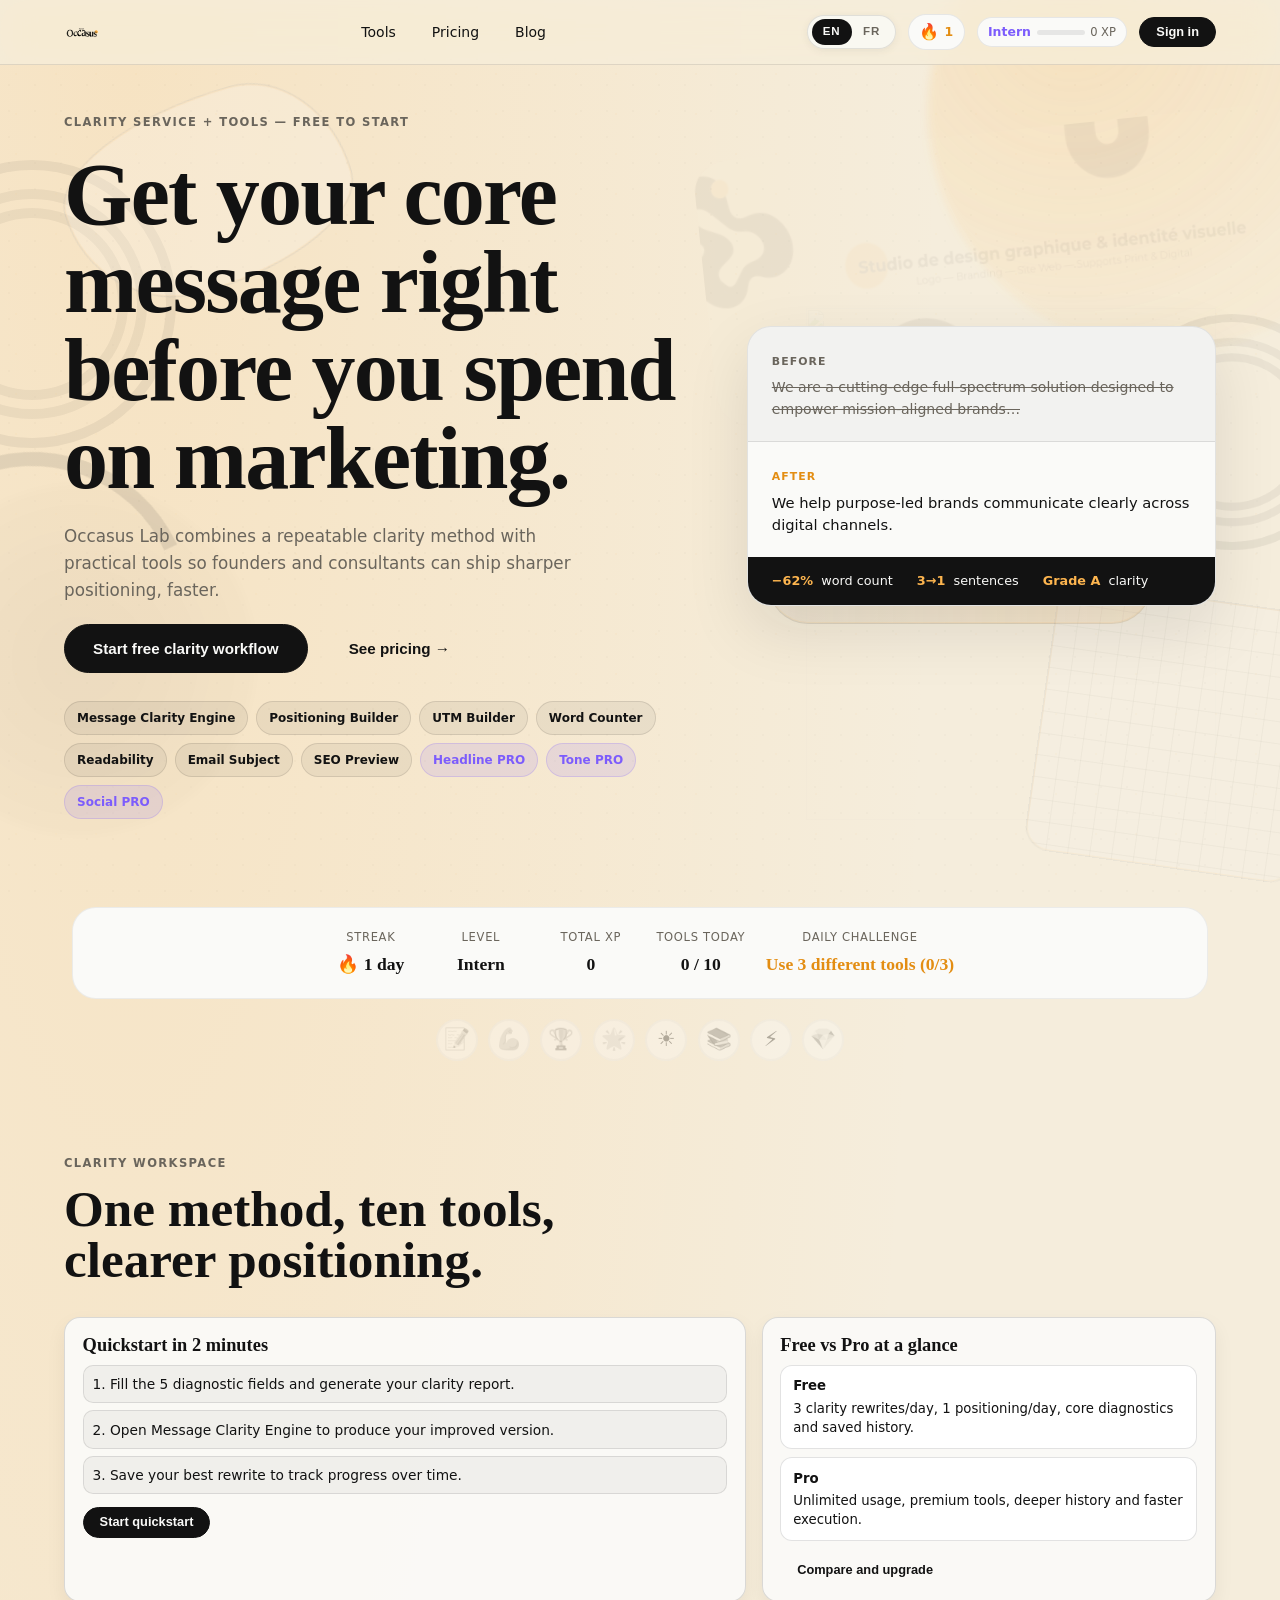
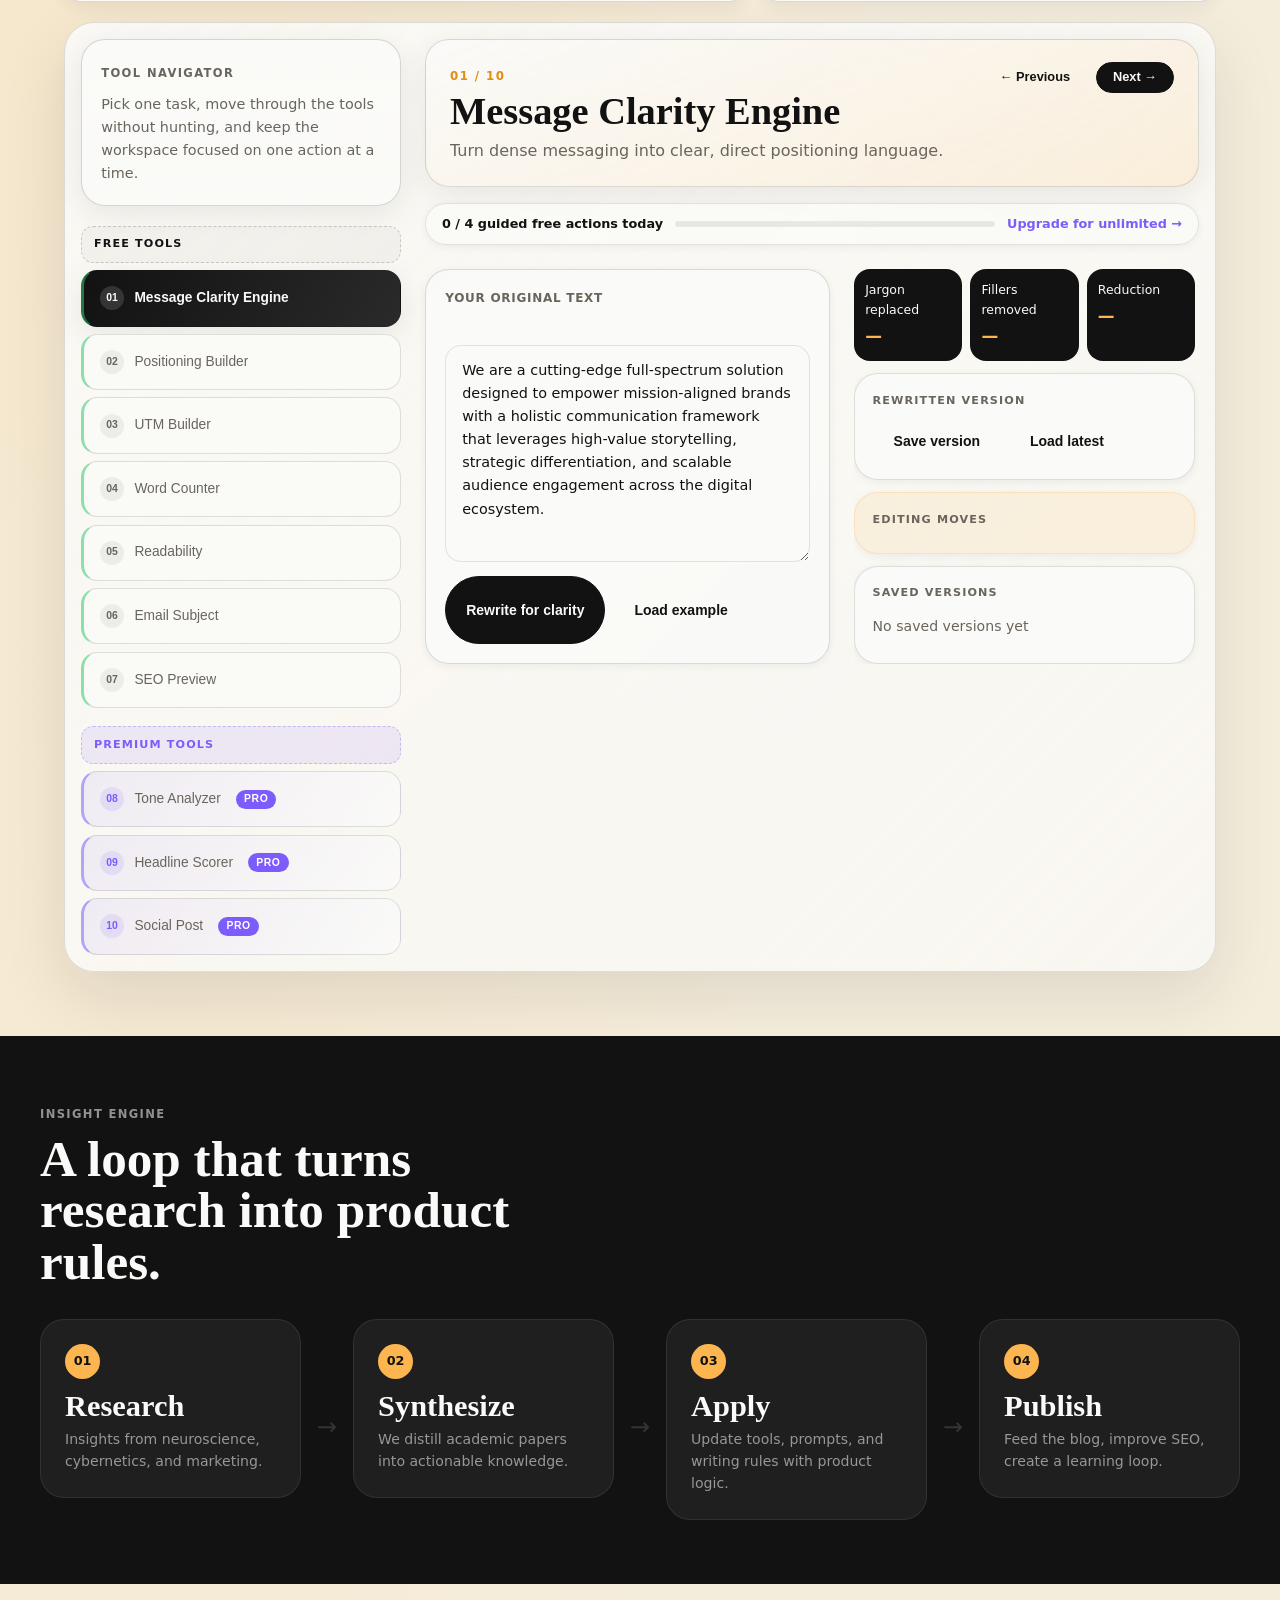
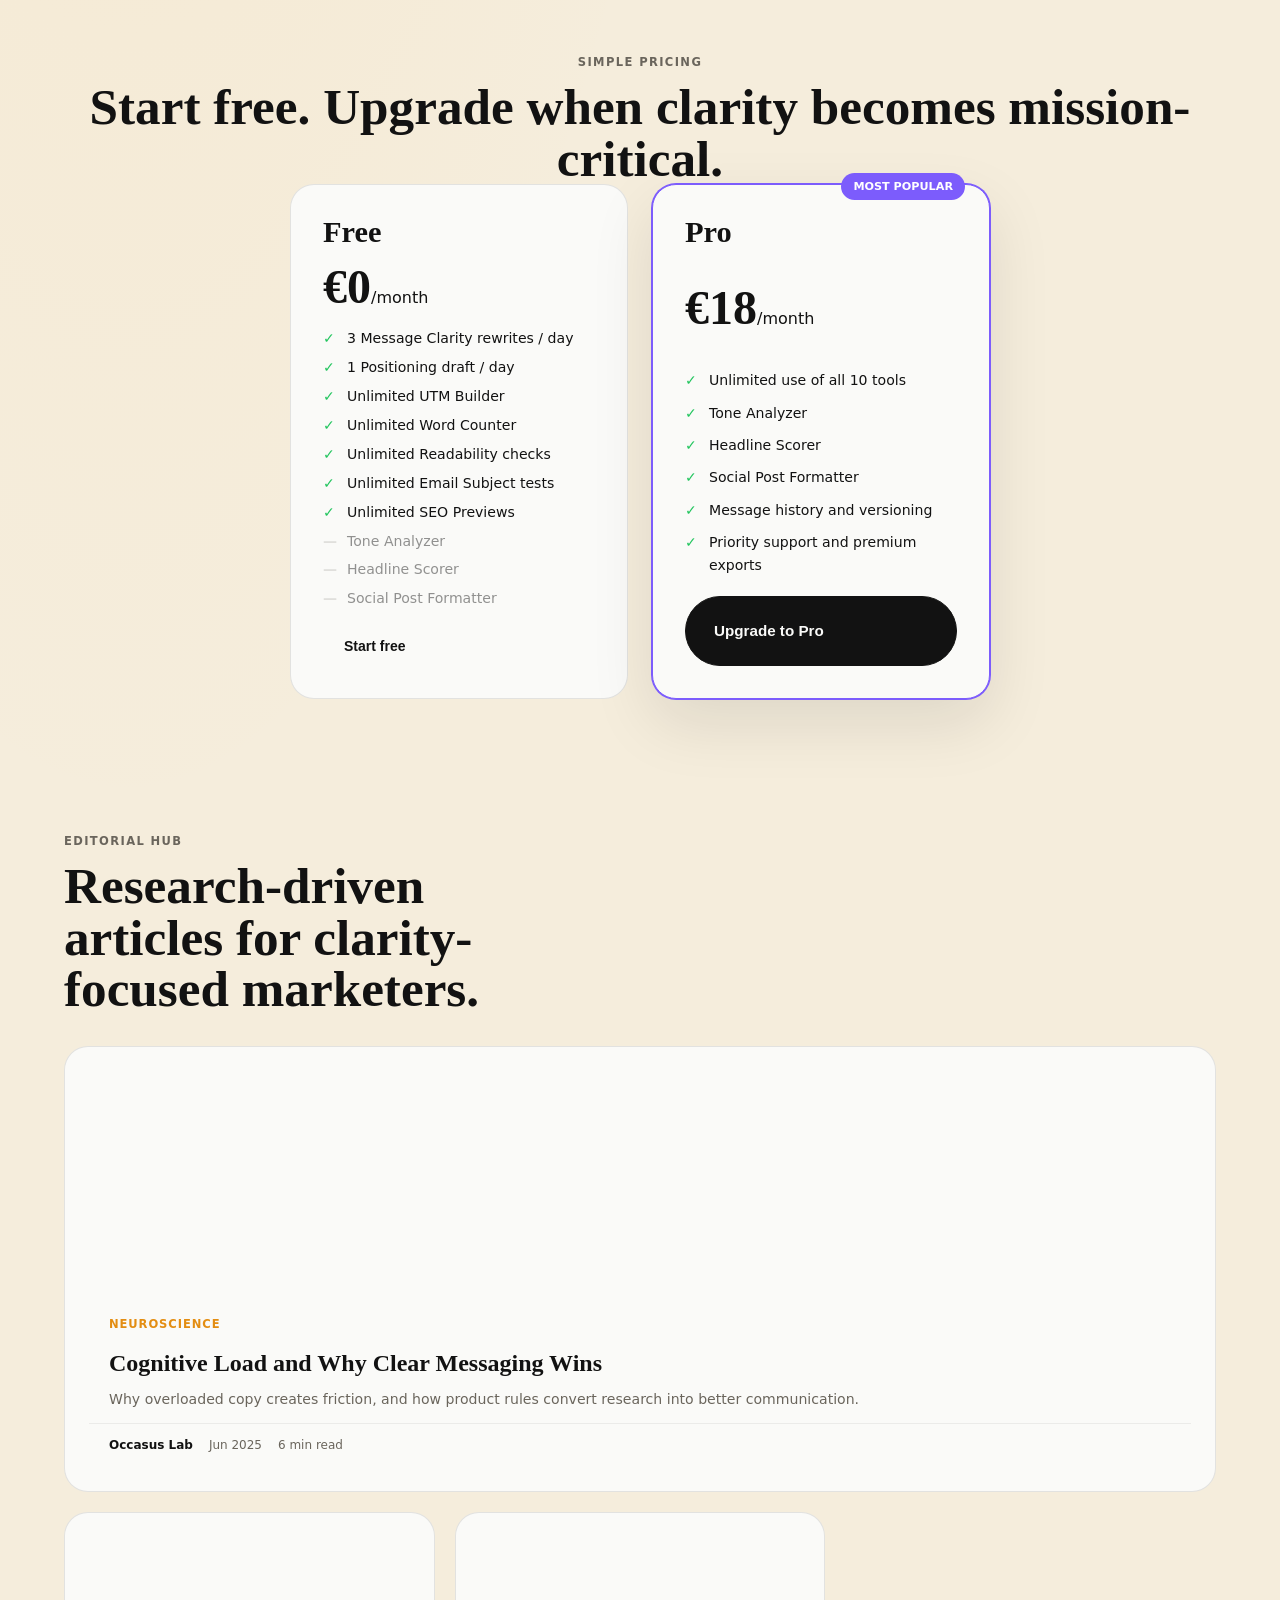
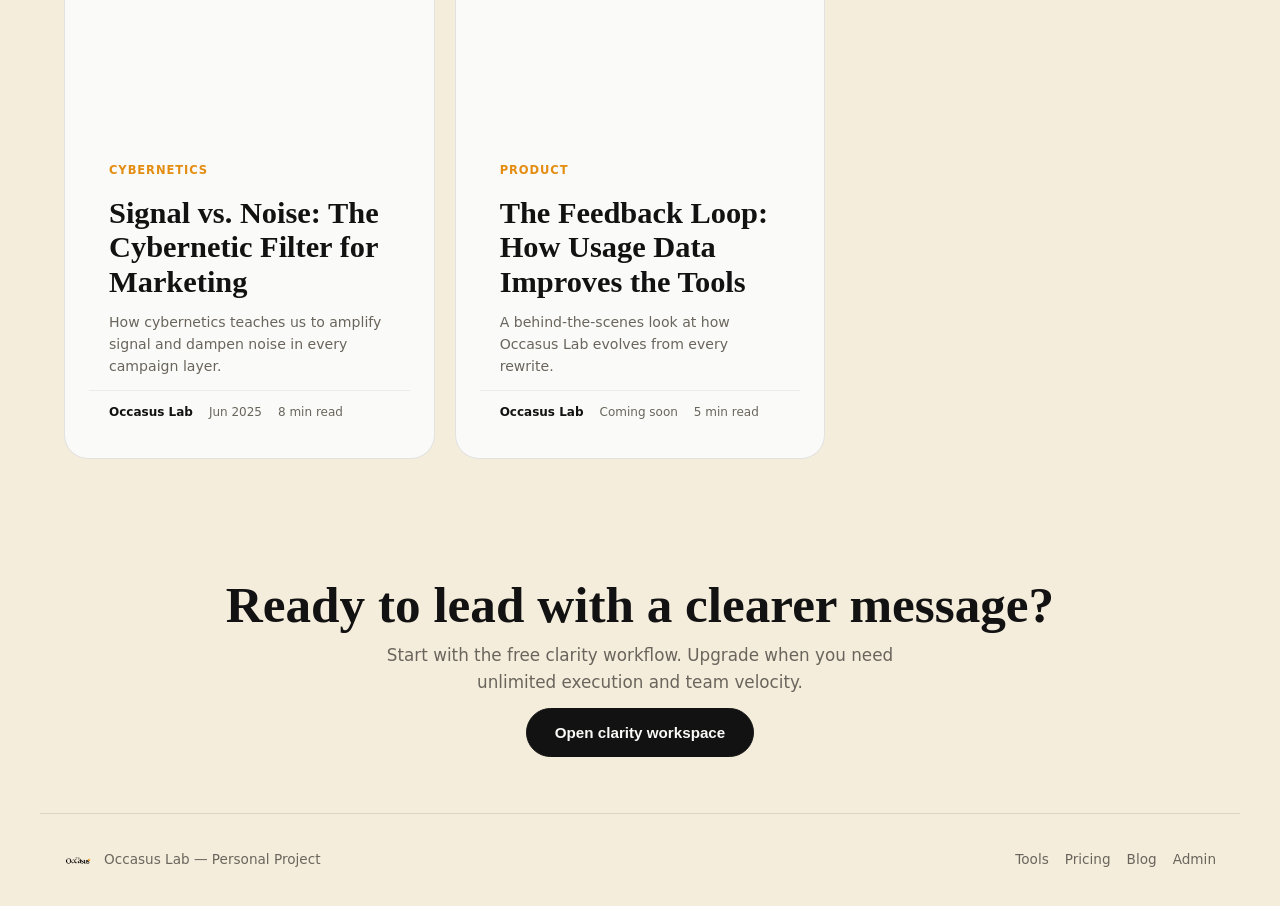
==== commit 9e6d6d5d: "feat: run multi-agent decisions and deploy non-Stripe growth updates - Add quickstart 3-step onboard" ====
--- a/site/index.html
+++ b/site/index.html
@@ -10,10 +10,75 @@
   <meta property="og:description" content="A repeatable clarity method with practical tools: diagnose your message, rewrite with precision, and scale with Pro.">
   <meta property="og:type" content="website">
   <meta property="og:image" content="assets/studio-occasus-banner.jpg">
+  <meta http-equiv="Content-Security-Policy" content="default-src 'self'; script-src 'self' 'unsafe-inline' https://www.gstatic.com https://apis.google.com https://identitytoolkit.googleapis.com; style-src 'self' 'unsafe-inline' https://fonts.googleapis.com; font-src https://fonts.gstatic.com; img-src 'self' https://images.unsplash.com https://lh3.googleusercontent.com data:; connect-src 'self' https://firestore.googleapis.com https://identitytoolkit.googleapis.com https://www.googleapis.com https://*.firebaseio.com https://*.firebaseapp.com; frame-src https://studio-occasus.firebaseapp.com https://apis.google.com;">
+  <meta http-equiv="X-Frame-Options" content="SAMEORIGIN">
+  <meta name="referrer" content="strict-origin-when-cross-origin">
   <link rel="preconnect" href="https://fonts.googleapis.com">
   <link rel="preconnect" href="https://fonts.gstatic.com" crossorigin>
-  <link href="https://fonts.googleapis.com/css2?family=Cormorant+Garamond:wght@500;600;700&family=Space+Grotesk:wght@400;500;700&display=swap" rel="stylesheet">
+  <link rel="preload" as="style" href="https://fonts.googleapis.com/css2?family=Cormorant+Garamond:wght@500;600;700&family=Space+Grotesk:wght@400;500;700&display=swap" onload="this.onload=null;this.rel='stylesheet'">
+  <noscript><link href="https://fonts.googleapis.com/css2?family=Cormorant+Garamond:wght@500;600;700&family=Space+Grotesk:wght@400;500;700&display=swap" rel="stylesheet"></noscript>
   <link rel="stylesheet" href="assets/styles.css">
+  <style>
+    .launch-grid {
+      display: grid;
+      grid-template-columns: 1.2fr .8fr;
+      gap: 1rem;
+      margin-bottom: 1.2rem;
+    }
+    .launch-card {
+      border: 1px solid rgba(18, 18, 18, .14);
+      border-radius: 16px;
+      background: rgba(250, 250, 248, .94);
+      box-shadow: 0 8px 20px rgba(18, 18, 18, .06);
+      padding: 1rem 1.1rem;
+    }
+    .launch-card h3 {
+      font-size: 1.15rem;
+      line-height: 1.2;
+      margin-bottom: .55rem;
+    }
+    .launch-card p {
+      color: #5f5a51;
+      font-size: .9rem;
+      line-height: 1.5;
+      margin-bottom: .8rem;
+    }
+    .quickstart-list {
+      list-style: none;
+      padding: 0;
+      margin: 0 0 .8rem;
+      display: grid;
+      gap: .45rem;
+      font-size: .86rem;
+    }
+    .quickstart-list li {
+      padding: .45rem .55rem;
+      border-radius: 10px;
+      background: rgba(18, 18, 18, .04);
+      border: 1px solid rgba(18, 18, 18, .1);
+    }
+    .plan-rows {
+      display: grid;
+      gap: .55rem;
+      margin-bottom: .85rem;
+    }
+    .plan-row {
+      border-radius: 12px;
+      border: 1px solid rgba(18, 18, 18, .12);
+      background: #fff;
+      padding: .65rem .75rem;
+      font-size: .83rem;
+      line-height: 1.45;
+    }
+    .plan-row strong {
+      display: block;
+      margin-bottom: .2rem;
+      color: #121212;
+    }
+    @media (max-width: 980px) {
+      .launch-grid { grid-template-columns: 1fr; }
+    }
+  </style>
 </head>
 <body>
   <div class="site-atmosphere" aria-hidden="true">
@@ -25,15 +90,15 @@
     <div class="site-atmosphere__shape site-atmosphere__shape--capsule"></div>
     <div class="site-atmosphere__shape site-atmosphere__shape--arc"></div>
     <div class="site-atmosphere__shape site-atmosphere__shape--grid"></div>
-    <img class="site-atmosphere__banner" src="assets/studio-occasus-banner.jpg" alt="">
-    <img class="site-atmosphere__mark" src="assets/occasus-app-icon.png" alt="">
+    <img class="site-atmosphere__banner" src="assets/studio-occasus-banner.jpg" alt="" width="720" height="266" loading="lazy">
+    <img class="site-atmosphere__mark" src="assets/occasus-app-icon.png" alt="" width="512" height="512" loading="lazy">
   </div>
 
   <!-- ── Sticky Nav ──────────────────────────────── -->
   <header class="nav" id="nav">
     <div class="nav__inner">
       <a class="nav__brand" href="#top" aria-label="Occasus Lab home">
-        <img src="assets/studio-occasus-logo.png" alt="Studio Occasus" height="36">
+        <img src="assets/studio-occasus-logo.png" alt="Studio Occasus" width="36" height="36">
       </a>
       <nav class="nav__links" aria-label="Primary">
         <a href="#tools" class="nav__link">Tools</a>
@@ -51,7 +116,7 @@
         </div>
         <div class="xp-pill" title="Your Marketing XP">
           <span class="xp-pill__level" id="xp-level">Intern</span>
-          <div class="xp-pill__bar"><div class="xp-pill__fill" id="xp-fill" style="width:0%"></div></div>
+            <div class="xp-pill__bar"><div class="xp-pill__fill" id="xp-fill" style="transform:scaleX(0)"></div></div>
           <span class="xp-pill__points" id="xp-points">0 XP</span>
         </div>
         <div class="nav__auth" id="auth-area">
@@ -161,6 +226,32 @@
         <h2>One method, ten tools, clearer positioning.</h2>
       </div>
 
+      <div class="launch-grid" aria-label="Quickstart and plans">
+        <div class="launch-card">
+          <h3 id="quickstart-title">Quickstart in 2 minutes</h3>
+          <ul class="quickstart-list">
+            <li id="quickstart-step-1">1. Fill the 5 diagnostic fields and generate your clarity report.</li>
+            <li id="quickstart-step-2">2. Open Message Clarity Engine to produce your improved version.</li>
+            <li id="quickstart-step-3">3. Save your best rewrite to track progress over time.</li>
+          </ul>
+          <button class="btn btn--primary btn--sm" type="button" id="btn-quickstart">Start quickstart</button>
+        </div>
+        <div class="launch-card">
+          <h3 id="freepro-title">Free vs Pro at a glance</h3>
+          <div class="plan-rows">
+            <div class="plan-row">
+              <strong>Free</strong>
+              3 clarity rewrites/day, 1 positioning/day, core diagnostics and saved history.
+            </div>
+            <div class="plan-row">
+              <strong>Pro</strong>
+              Unlimited usage, premium tools, deeper history and faster execution.
+            </div>
+          </div>
+          <button class="btn btn--ghost btn--sm" type="button" id="btn-upgrade-inline">Compare and upgrade</button>
+        </div>
+      </div>
+
       <div class="panel" id="diagnostic-panel" style="margin-bottom:1.25rem;">
         <div class="panel__grid">
           <form class="form" id="diagnostic-form">
@@ -223,8 +314,8 @@
           </div>
 
           <div class="tabs" role="tablist">
-        <div class="tabs__group-title">Free tools</div>
-        <button class="tabs__btn tabs__btn--free tabs__btn--active" role="tab" aria-selected="true" aria-controls="panel-clarity" data-tool="clarity" data-label-en="Message Clarity Engine" data-label-fr="Moteur de clarte" data-desc-en="Turn dense messaging into clear, direct positioning language." data-desc-fr="Transformez un message dense en formulation de positionnement claire et directe.">
+        <div class="tabs__group-title" id="tool-group-free">Free tools</div>
+        <button class="tabs__btn tabs__btn--free tabs__btn--active" role="tab" aria-selected="true" aria-controls="panel-clarity" data-tool="clarity" data-label-en="Message Clarity Engine" data-label-fr="Moteur de clarte" data-desc-en="Turn dense messaging into clear, direct positioning language." data-desc-fr="Transformez un message dense en positionnement clair et direct.">
           <span class="tabs__num">01</span> Message Clarity Engine
         </button>
         <button class="tabs__btn tabs__btn--free" role="tab" aria-selected="false" aria-controls="panel-brand" data-tool="brand" data-label-en="Positioning Builder" data-label-fr="Positionnement" data-desc-en="Turn a fuzzy offer into a clear positioning statement and value narrative." data-desc-fr="Transformez une offre floue en positionnement clair et proposition de valeur.">
@@ -245,14 +336,14 @@
         <button class="tabs__btn tabs__btn--free" role="tab" aria-selected="false" aria-controls="panel-seo" data-tool="seo" data-label-en="SEO Preview" data-label-fr="Aperçu SEO" data-desc-en="Preview title tags and descriptions before they hit search results." data-desc-fr="Prévisualisez vos balises titre et descriptions avant les résultats Google.">
           <span class="tabs__num">09</span> SEO Preview
         </button>
-        <div class="tabs__group-title tabs__group-title--pro">Premium tools</div>
-        <button class="tabs__btn tabs__btn--pro" role="tab" aria-selected="false" aria-controls="panel-tone" data-tool="tone" data-label-en="Tone Analyzer" data-label-fr="Analyseur de ton" data-desc-en="Break down how formal, persuasive, or technical your text sounds." data-desc-fr="Analysez le niveau de formalité, de persuasion et de technicité du texte.">
+        <div class="tabs__group-title tabs__group-title--pro" id="tool-group-pro">Premium tools</div>
+        <button class="tabs__btn tabs__btn--pro" role="tab" aria-selected="false" aria-controls="panel-tone" data-tool="tone" data-label-en="Tone Analyzer" data-label-fr="Analyseur de ton" data-desc-en="Break down how formal, persuasive, or technical your text sounds." data-desc-fr="Mesurez le niveau de formalite, de persuasion et de technicite de votre texte.">
           <span class="tabs__num">04</span> Tone Analyzer <span class="pro-badge">PRO</span>
         </button>
         <button class="tabs__btn tabs__btn--pro" role="tab" aria-selected="false" aria-controls="panel-headline" data-tool="headline" data-label-en="Headline Scorer" data-label-fr="Scoreur de titres" data-desc-en="Compare headlines and see what improves click potential." data-desc-fr="Comparez vos titres et voyez ce qui améliore leur impact.">
           <span class="tabs__num">05</span> Headline Scorer <span class="pro-badge">PRO</span>
         </button>
-        <button class="tabs__btn tabs__btn--pro" role="tab" aria-selected="false" aria-controls="panel-social" data-tool="social" data-label-en="Social Post" data-label-fr="Post social" data-desc-en="Adapt one message for X, LinkedIn, Instagram, and Threads." data-desc-fr="Adaptez un message pour X, LinkedIn, Instagram et Threads.">
+        <button class="tabs__btn tabs__btn--pro" role="tab" aria-selected="false" aria-controls="panel-social" data-tool="social" data-label-en="Social Post" data-label-fr="Post social" data-desc-en="Adapt one message for X, LinkedIn, Instagram, and Threads." data-desc-fr="Adaptez un message pour X, LinkedIn, Instagram et Threads en un clic.">
           <span class="tabs__num">10</span> Social Post <span class="pro-badge">PRO</span>
         </button>
           </div>
@@ -274,7 +365,7 @@
       <!-- Usage meter -->
       <div class="usage-bar" id="usage-bar">
         <span class="usage-bar__text" id="usage-text">3 free rewrites left today</span>
-        <div class="usage-bar__track"><div class="usage-bar__fill" id="usage-fill" style="width:0%"></div></div>
+        <div class="usage-bar__track"><div class="usage-bar__fill" id="usage-fill" style="transform:scaleX(0)"></div></div>
         <a href="#pricing" class="usage-bar__link">Upgrade for unlimited &rarr;</a>
       </div>
 
@@ -744,7 +835,7 @@
   <footer class="footer">
     <div class="footer__inner">
       <div class="footer__brand">
-        <img src="assets/studio-occasus-logo.png" alt="Studio Occasus" height="28">
+        <img src="assets/studio-occasus-logo.png" alt="Studio Occasus" width="28" height="28">
         <p>Occasus Lab &mdash; Personal Project</p>
       </div>
       <div class="footer__links">
@@ -756,10 +847,10 @@
     </div>
   </footer>
 
-  <script src="https://www.gstatic.com/firebasejs/10.14.1/firebase-app-compat.js"></script>
-  <script src="https://www.gstatic.com/firebasejs/10.14.1/firebase-auth-compat.js"></script>
-  <script src="https://www.gstatic.com/firebasejs/10.14.1/firebase-firestore-compat.js"></script>
-  <script src="assets/firebase-config.js"></script>
-  <script src="assets/app.js"></script>
+  <script src="https://www.gstatic.com/firebasejs/10.14.1/firebase-app-compat.js" defer></script>
+  <script src="https://www.gstatic.com/firebasejs/10.14.1/firebase-auth-compat.js" defer></script>
+  <script src="https://www.gstatic.com/firebasejs/10.14.1/firebase-firestore-compat.js" defer></script>
+  <script src="assets/firebase-config.js" defer></script>
+  <script src="assets/app.js" defer></script>
 </body>
 </html>
--- a/site/assets/styles.css
+++ b/site/assets/styles.css
@@ -602,6 +602,11 @@
   border-color: rgba(18, 18, 18, .26);
   transform: translateX(2px);
   box-shadow: var(--shadow-sm);
+}
+.tabs__btn:focus-visible {
+  outline: 3px solid rgba(253, 181, 79, .5);
+  outline-offset: 2px;
+  border-color: rgba(18, 18, 18, .28);
 }
 .tabs__btn--active {
   background: linear-gradient(120deg, var(--ink), #2a2a2a);
